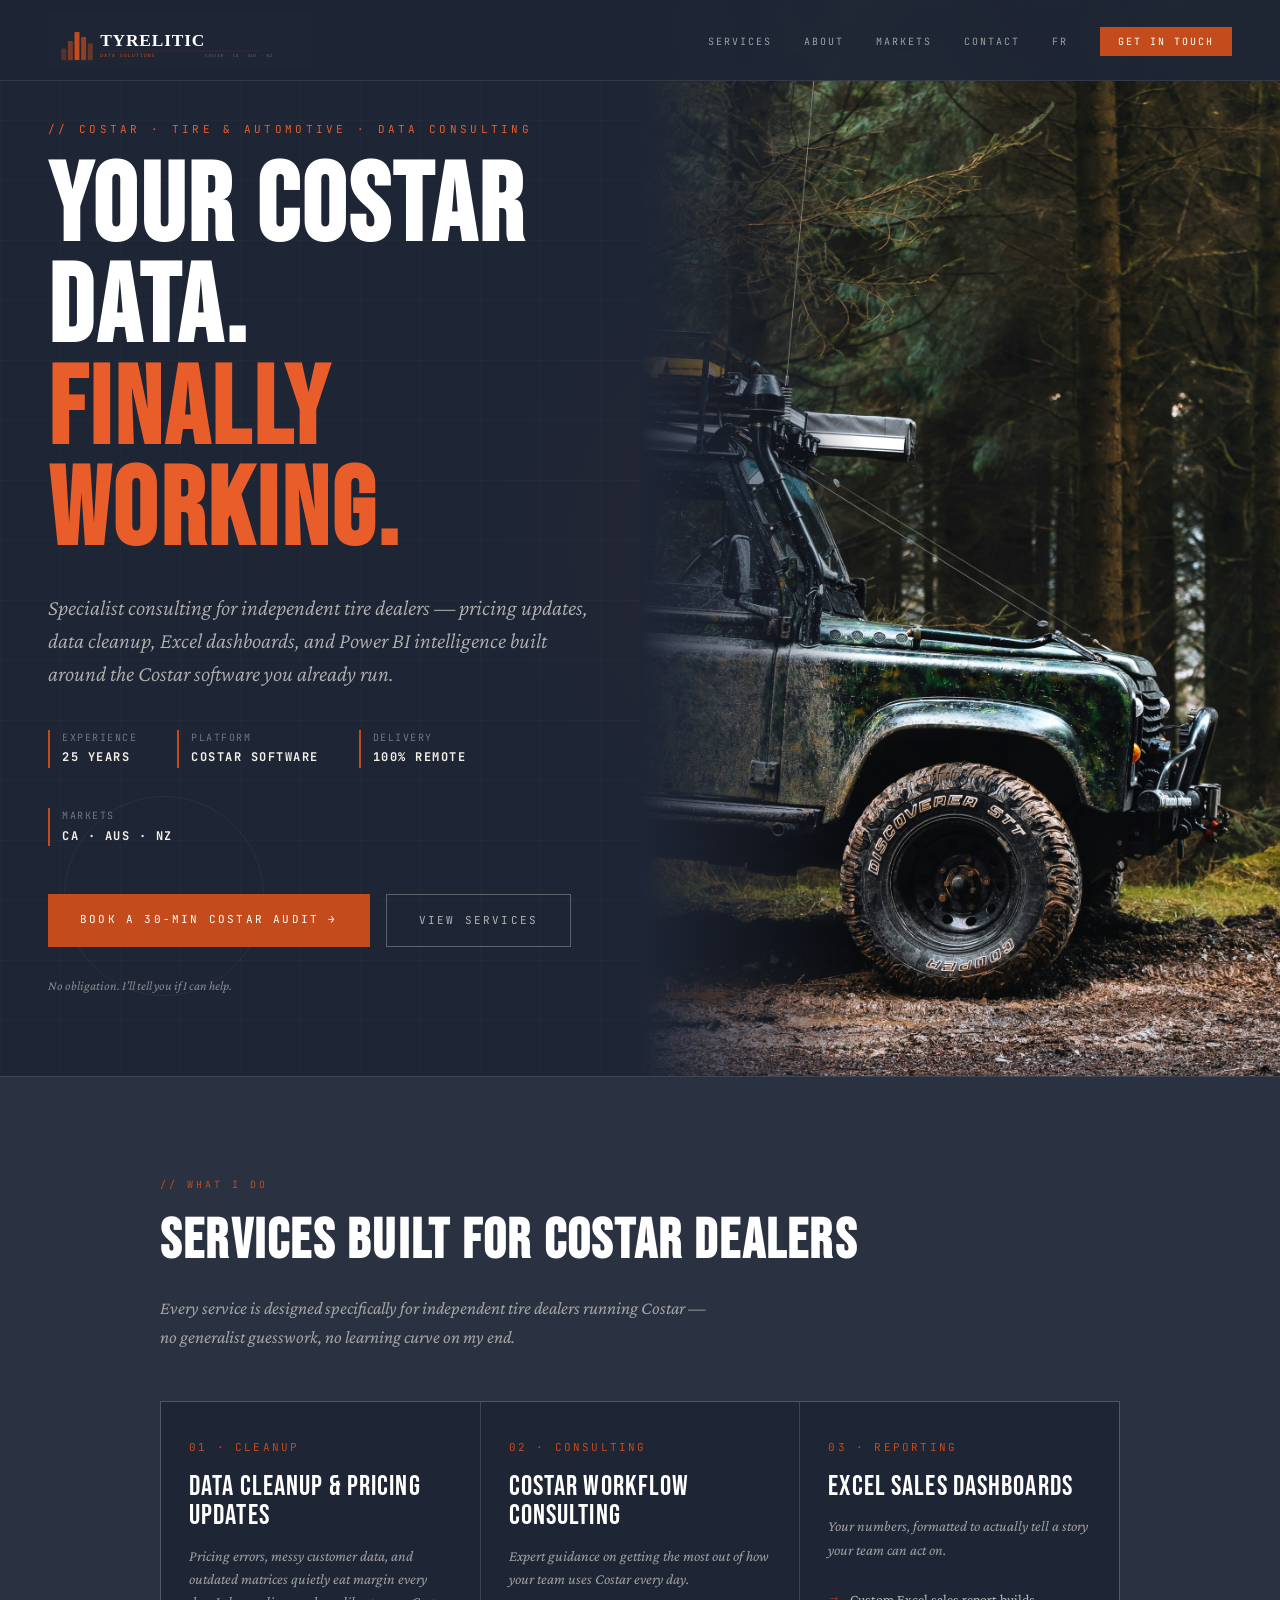
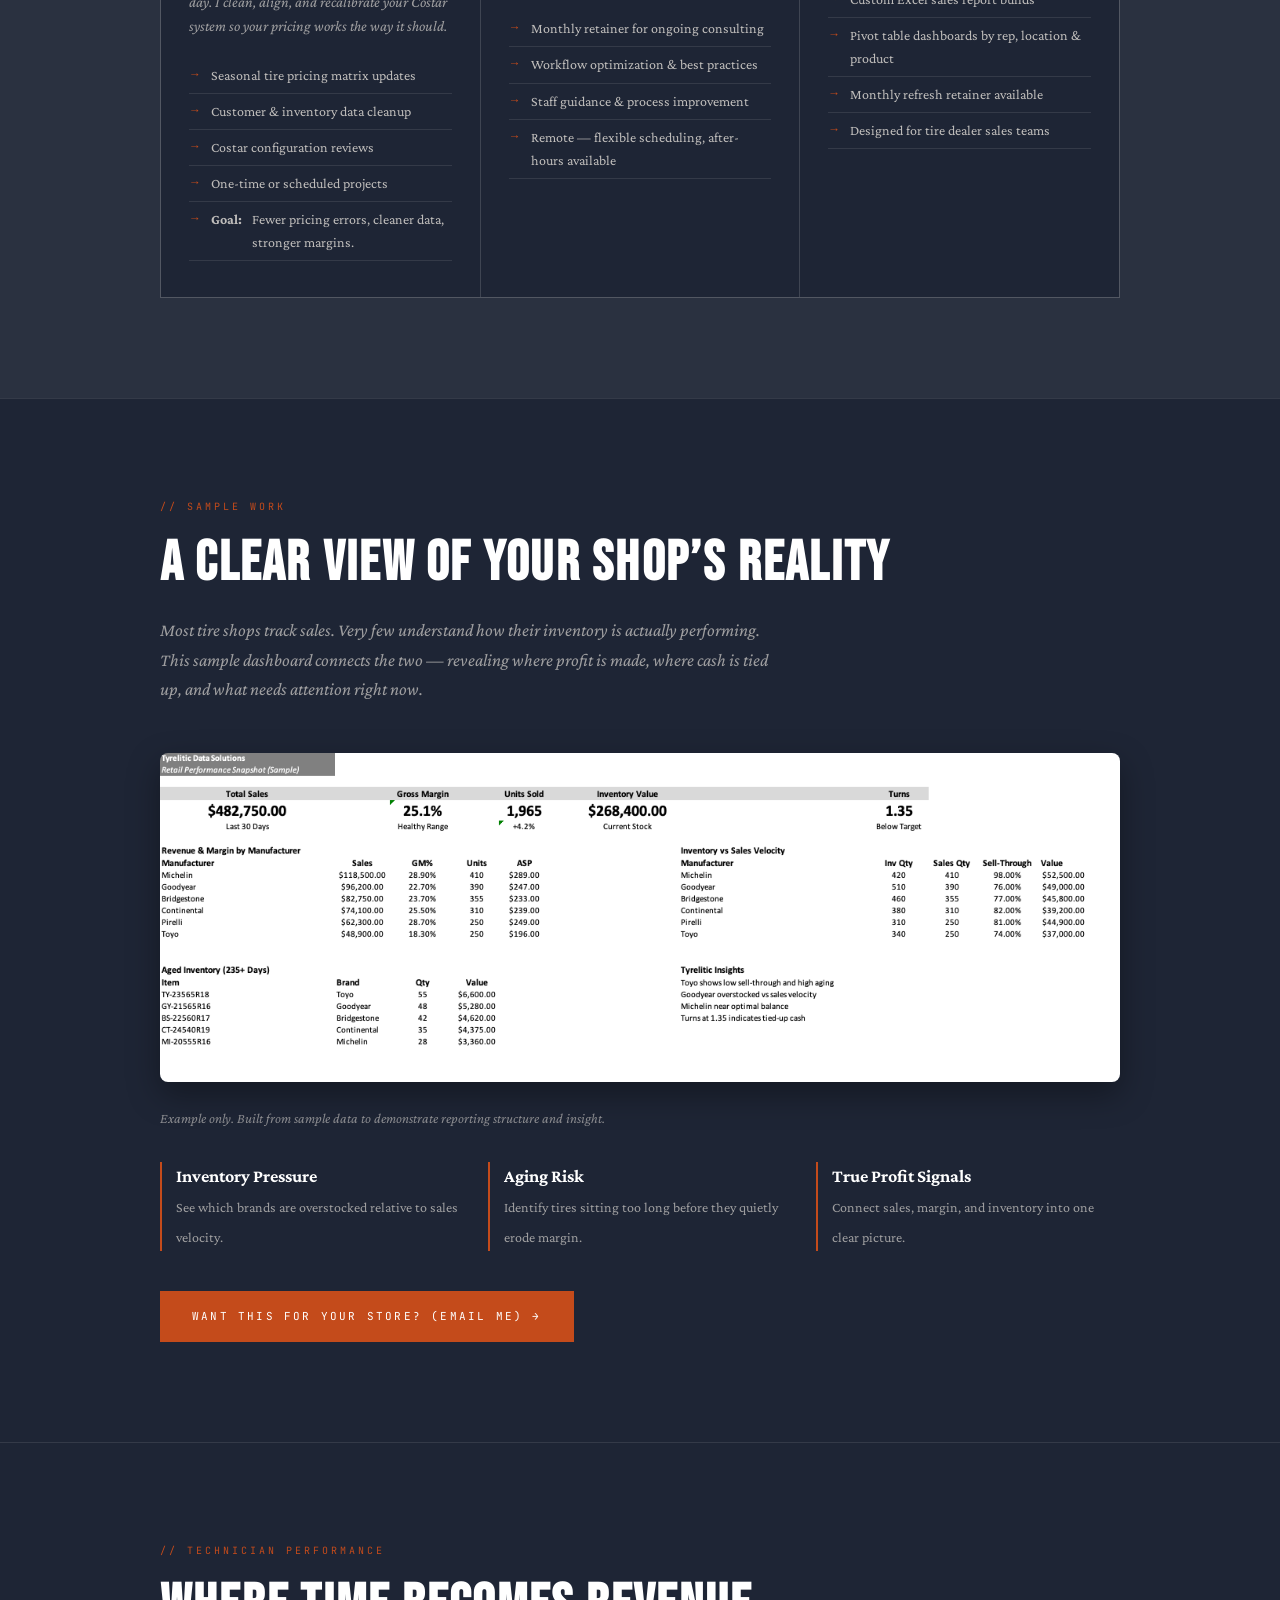
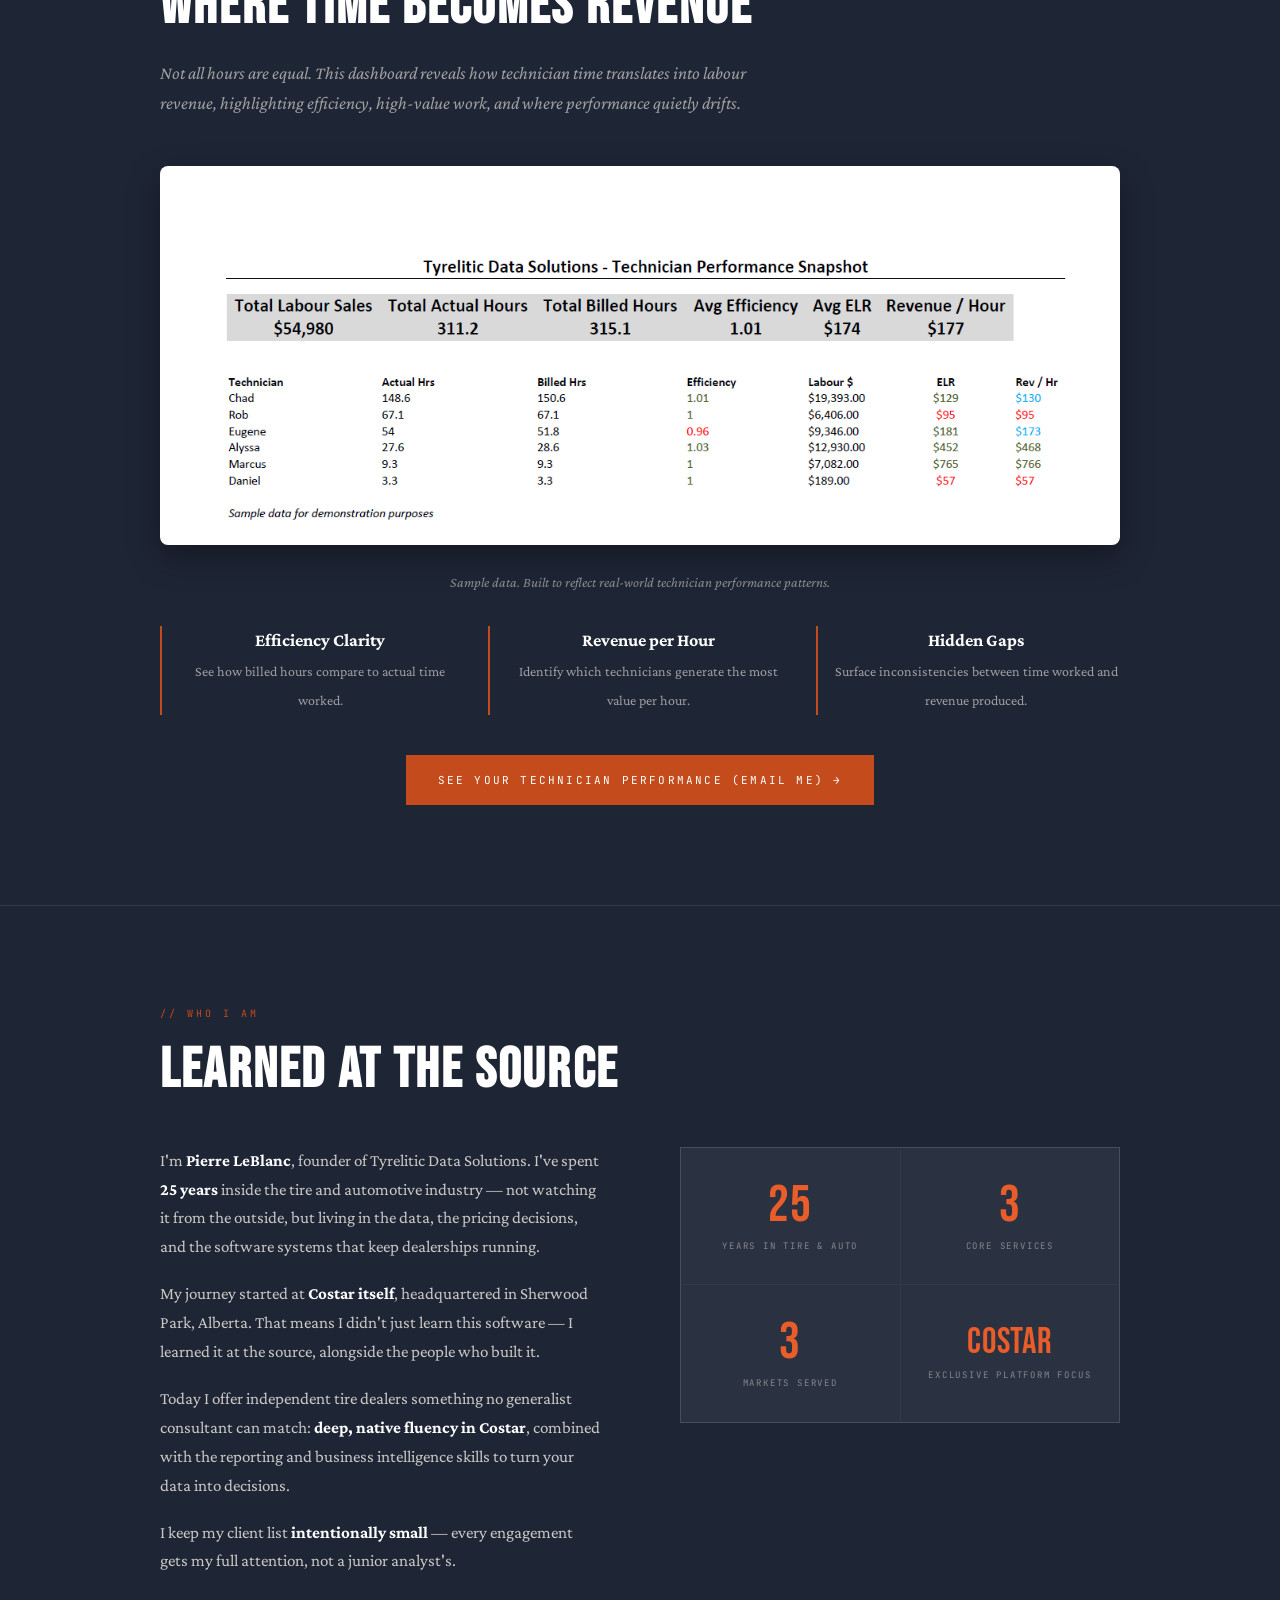
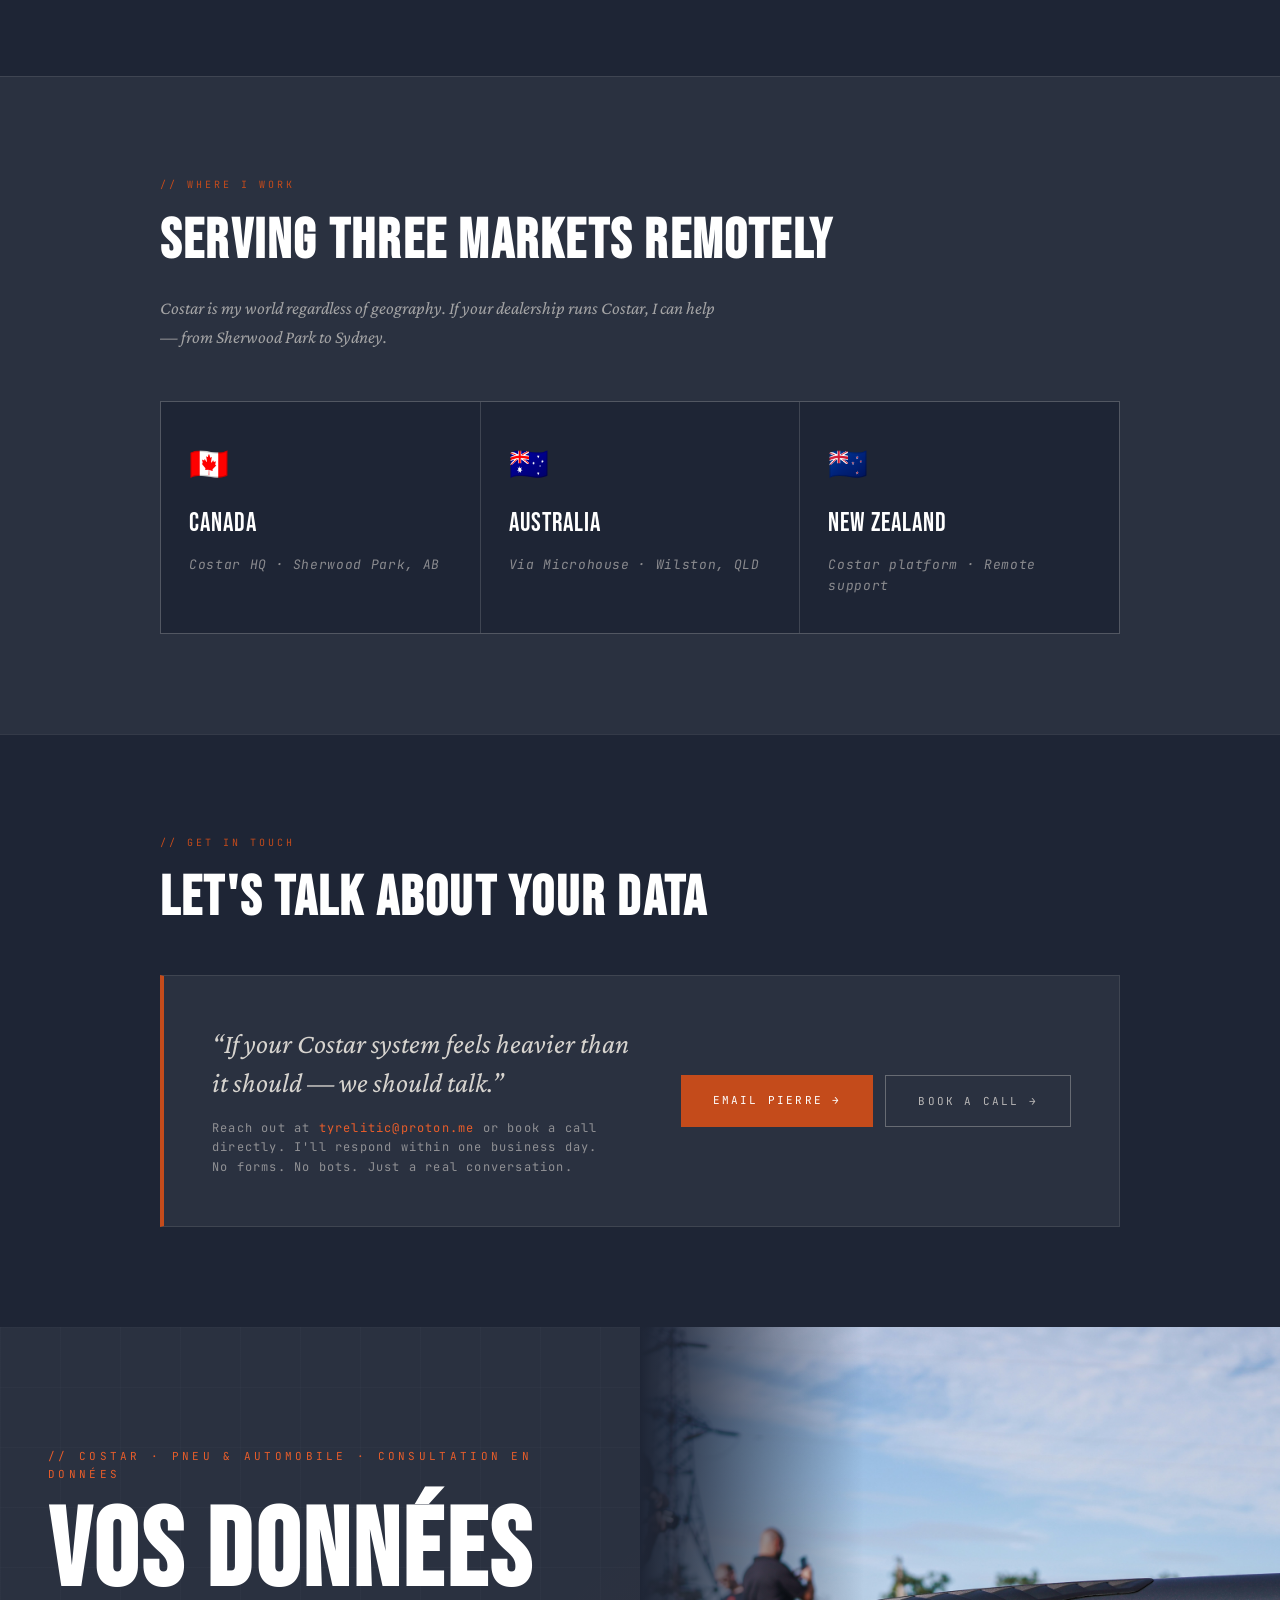
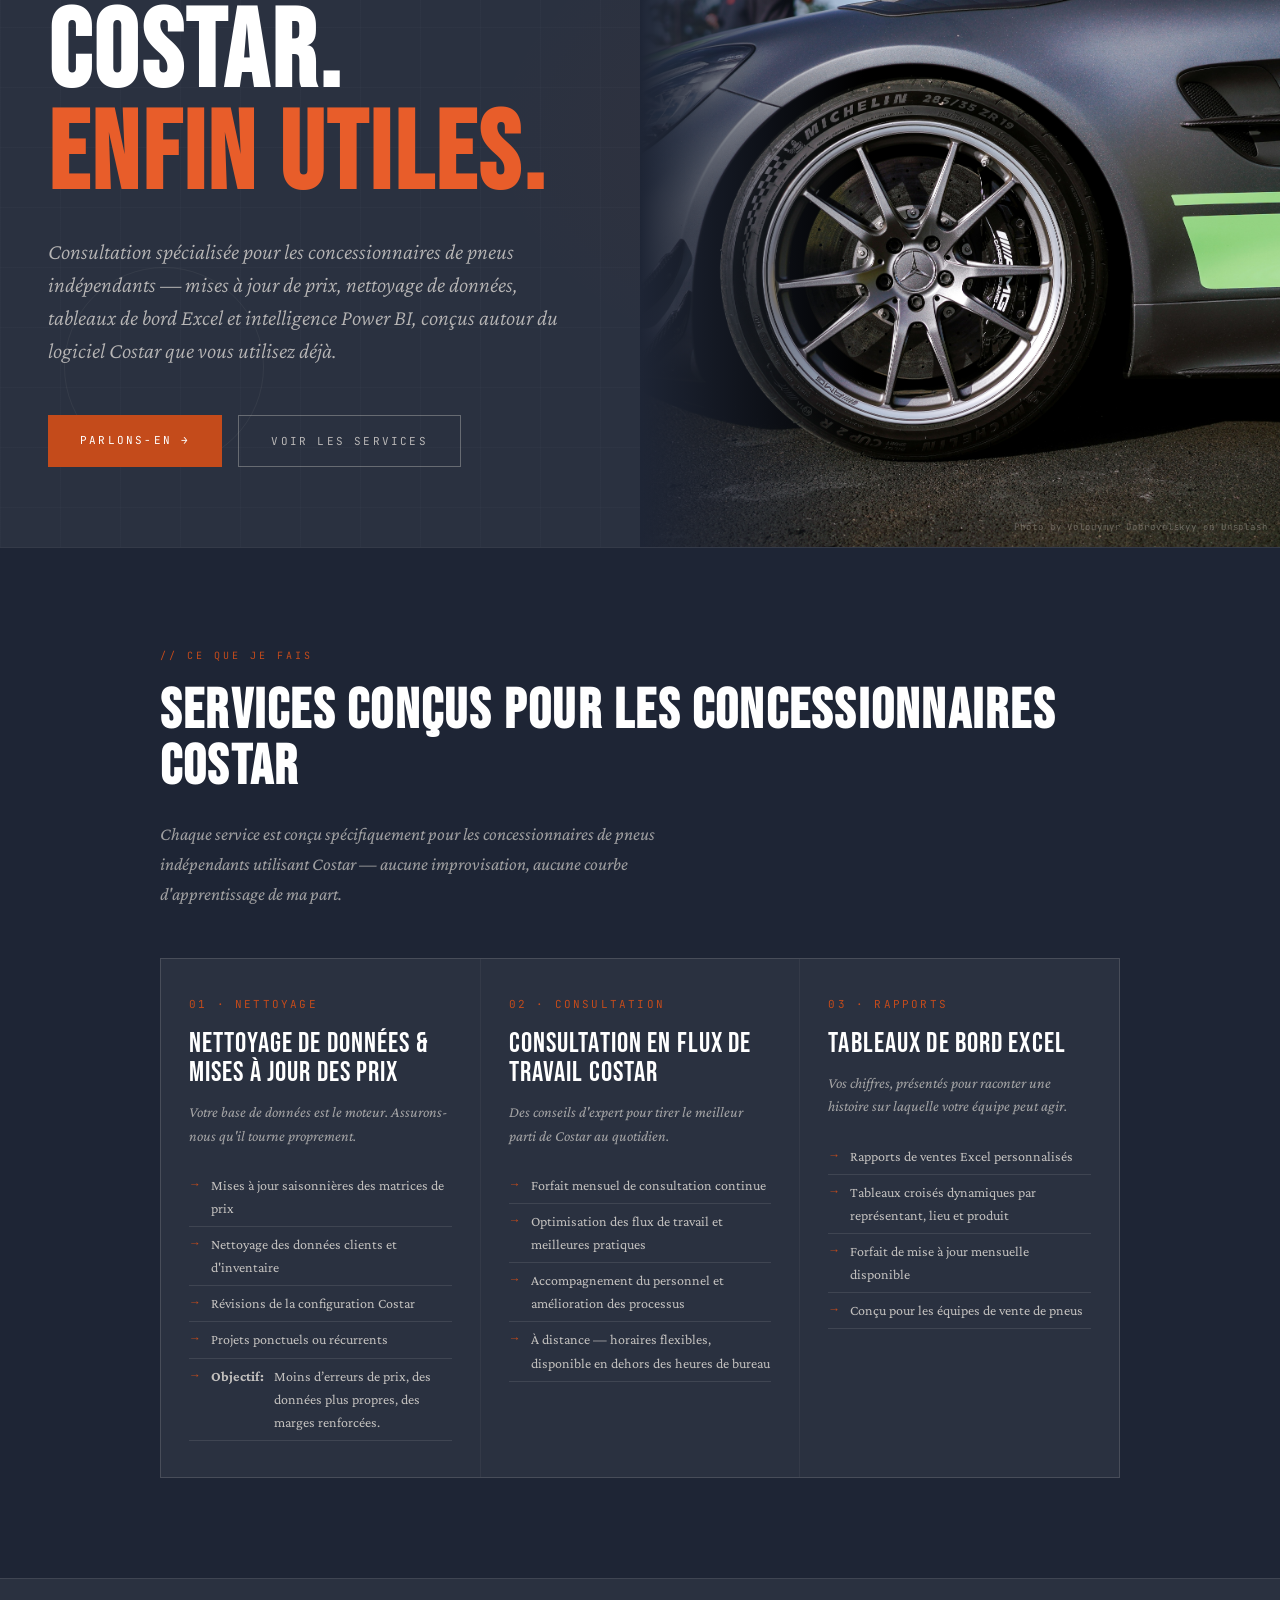
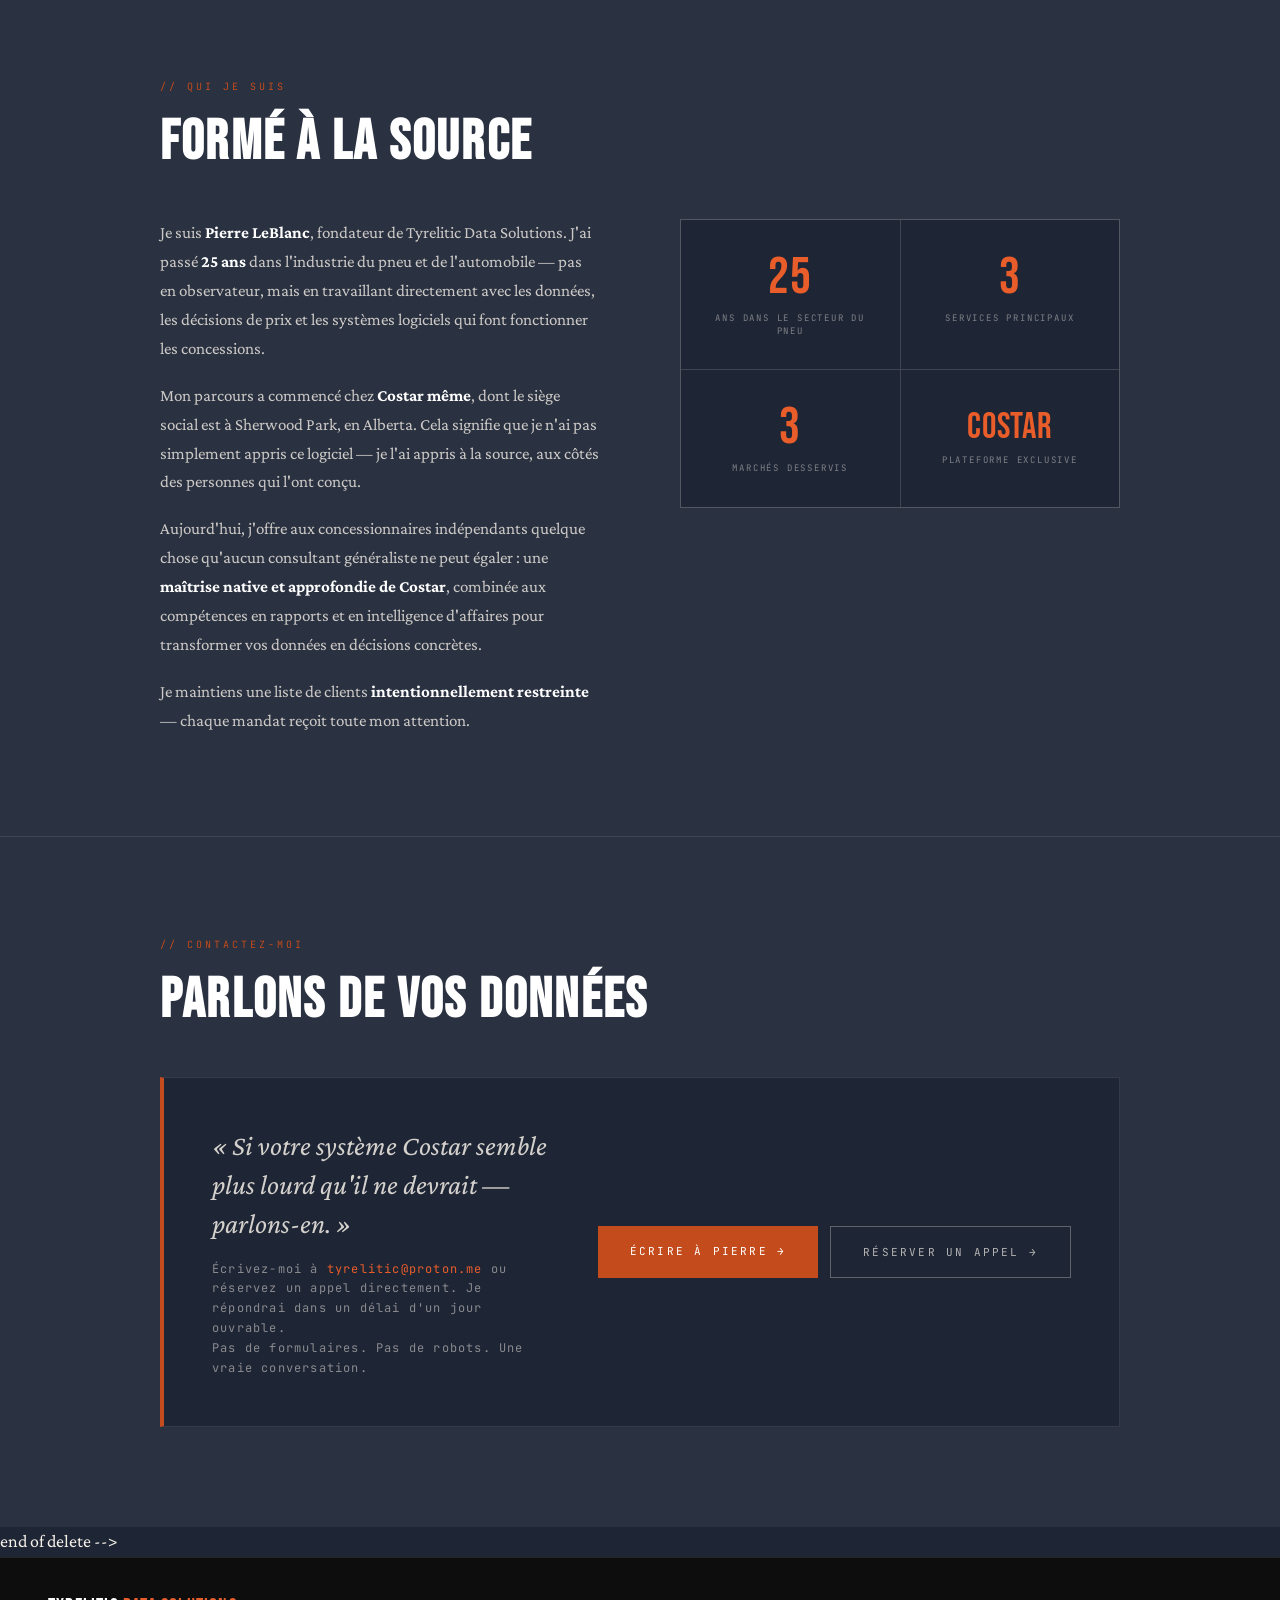
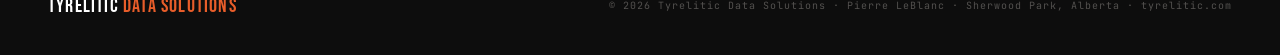
==== index.html @ 3309d840 "Add files via upload" ====
<!DOCTYPE html>
<html lang="en">
<head>
<meta charset="UTF-8">
<meta name="viewport" content="width=device-width, initial-scale=1.0">

<!-- Primary SEO -->
<title>Tyrelitic Data Solutions | Costar Tire Dealer Consultant — Canada, Australia, New Zealand</title>
<meta name="description" content="Expert Costar software consulting for independent tire dealers. Pricing updates, data cleanup, Excel dashboards, and Power BI reporting. Serving dealers across Canada, Australia (via Microhouse), and New Zealand. Remote. Flexible. 25 years of tire industry experience.">
<meta name="keywords" content="Costar software consultant, Costar tire dealer support, Costar pricing update, tire pricing matrix, Costar data cleanup, Microhouse tire software, independent tire dealer consultant, tire dealer Excel reporting, Power BI tire dealer, Costar workflow consulting, tire dealer data solutions, Costar Canada, Costar Australia, Costar New Zealand, Microhouse Queensland, tire shop software support, automotive dealer data consulting">
<meta name="author" content="Pierre LeBlanc — Tyrelitic Data Solutions">
<meta name="robots" content="index, follow">
<link rel="canonical" href="https://tyrelitic.com">

<!-- Geographic targeting -->
<meta name="geo.region" content="CA-AB">
<meta name="geo.placename" content="Sherwood Park, Alberta, Canada">
<meta name="geo.region" content="AU-QLD">
<meta name="geo.region" content="NZ">

<!-- Open Graph (social sharing) -->
<meta property="og:type" content="website">
<meta property="og:url" content="https://tyrelitic.com">
<meta property="og:title" content="Tyrelitic Data Solutions | Costar Tire Dealer Consultant">
<meta property="og:description" content="Expert Costar software consulting for independent tire dealers across Canada, Australia, and New Zealand. Pricing updates, data cleanup, Excel dashboards, and Power BI reporting.">
<meta property="og:image" content="https://tyrelitic.com/tyrelitic-logo-dark.svg">
<meta property="og:locale" content="en_CA">
<meta property="og:locale:alternate" content="fr_CA">

<!-- Twitter/X Card -->
<meta name="twitter:card" content="summary_large_image">
<meta name="twitter:title" content="Tyrelitic Data Solutions | Costar Tire Dealer Consultant">
<meta name="twitter:description" content="Expert Costar software consulting for independent tire dealers across Canada, Australia, and New Zealand.">

<!-- Schema.org structured data -->
<script type="application/ld+json">
{
  "@context": "https://schema.org",
  "@type": "ProfessionalService",
  "name": "Tyrelitic Data Solutions",
  "description": "Expert Costar software consulting for independent tire dealers. Pricing updates, data cleanup, Excel dashboards, and Power BI reporting.",
  "url": "https://tyrelitic.com",
  "email": "tyrelitic@proton.me",
  "founder": {
    "@type": "Person",
    "name": "Pierre LeBlanc"
  },
  "address": {
    "@type": "PostalAddress",
    "addressLocality": "Sherwood Park",
    "addressRegion": "Alberta",
    "addressCountry": "CA"
  },
  "areaServed": ["CA", "AU", "NZ"],
  "serviceType": [
    "Costar Software Consulting",
    "Tire Dealer Data Cleanup",
    "Pricing Matrix Updates",
    "Excel Sales Dashboards",
    "Power BI Reporting"
  ],
  "knowsAbout": ["Costar Software", "Microhouse", "Tire Pricing", "Automotive Data", "Power BI", "Microsoft Excel"]
}
</script>
<link href="https://fonts.googleapis.com/css2?family=Bebas+Neue&family=Crimson+Pro:ital,wght@0,300;0,400;0,600;1,300;1,400;1,600&family=JetBrains+Mono:wght@300;400;500&display=swap" rel="stylesheet">
<style>
  :root {
    --ink: #0d0d0d;
    --rust: #c44b1b;
    --rust-light: #e85d2a;
    --steel: #1e2535;
    --steel-mid: #2a3140;
    --steel-light: #3a4255;
    --cream: #f5f0e8;
    --divider: rgba(245,240,232,0.1);
  }
  * { margin: 0; padding: 0; box-sizing: border-box; }
  html { scroll-behavior: smooth; }
  body { background: var(--steel); color: var(--cream); font-family: 'Crimson Pro', Georgia, serif; font-size: 18px; line-height: 1.65; overflow-x: hidden; }

  /* NAV */
  nav { position: fixed; top: 0; left: 0; right: 0; z-index: 100; display: flex; justify-content: space-between; align-items: center; padding: 12px 48px; background: rgba(30,37,53,0.95); backdrop-filter: blur(12px); border-bottom: 1px solid var(--divider); }
  .nav-logo img { height: 56px; width: auto; display: block; }
  .nav-links { display: flex; gap: 32px; list-style: none; }
  .nav-links a { font-family: 'JetBrains Mono', monospace; font-size: 10px; letter-spacing: 0.2em; text-transform: uppercase; color: rgba(245,240,232,0.6); text-decoration: none; transition: color 0.2s; }
  .nav-links a:hover { color: var(--rust-light); }
  .nav-cta { color: #fff !important; background: var(--rust); padding: 8px 18px; transition: background 0.2s !important; }
  .nav-cta:hover { background: var(--rust-light) !important; }
  @media (max-width: 680px) { nav { padding: 12px 24px; } .nav-links { display: none; } }

  /* HERO */
  .hero { min-height: 100vh; position: relative; overflow: hidden; display: flex; flex-direction: column; }
  .hero-bg { position: absolute; inset: 0; background: radial-gradient(ellipse 60% 50% at 80% 50%, rgba(196,75,27,0.08) 0%, transparent 70%); }
  .hero-bg::after { content: ''; position: absolute; inset: 0; background-image: linear-gradient(rgba(245,240,232,0.02) 1px, transparent 1px), linear-gradient(90deg, rgba(245,240,232,0.02) 1px, transparent 1px); background-size: 60px 60px; }
  .hero-ring { position: absolute; border-radius: 50%; border: 1px solid rgba(196,75,27,0.15); pointer-events: none; }
  .ring-1 { width: 500px; height: 500px; top: -100px; right: -100px; }
  .ring-2 { width: 300px; height: 300px; top: 50px; right: 50px; border-color: rgba(196,75,27,0.08); }
  .ring-3 { width: 200px; height: 200px; bottom: 80px; left: 5%; border-color: rgba(245,240,232,0.05); }
  .hero-inner { display: grid; grid-template-columns: 1fr 1fr; flex: 1; position: relative; z-index: 1; }
  .hero-left { display: flex; flex-direction: column; justify-content: center; padding: 120px 48px 80px; }
  .hero-right { position: relative; overflow: hidden; min-height: 500px; }
  .hero-right img { width: 100%; height: 100%; object-fit: cover; object-position: center center; display: block; }
  .hero-right::before { content: ''; position: absolute; inset: 0; background: linear-gradient(to right, var(--steel) 0%, transparent 35%); z-index: 1; }
  .hero-photo-credit { position: absolute; bottom: 12px; right: 12px; font-family: 'JetBrains Mono', monospace; font-size: 9px; letter-spacing: 0.1em; color: rgba(245,240,232,0.3); z-index: 2; }
  .hero-photo-credit a { color: rgba(245,240,232,0.3); text-decoration: none; }
  .hero-photo-credit a:hover { color: rgba(245,240,232,0.6); }
  @media (max-width: 768px) { .hero-inner { grid-template-columns: 1fr; } .hero-right { min-height: 280px; } .hero-left { padding: 100px 24px 48px; } }
  .hero-eyebrow { font-family: 'JetBrains Mono', monospace; font-size: 11px; letter-spacing: 0.3em; text-transform: uppercase; color: var(--rust-light); margin-bottom: 20px; opacity: 0; animation: fadeUp 0.8s ease forwards 0.2s; }
  .hero-title { font-family: 'Bebas Neue', sans-serif; font-size: clamp(56px, 10vw, 110px); line-height: 0.92; letter-spacing: 0.03em; color: #fff; opacity: 0; animation: fadeUp 0.8s ease forwards 0.4s; }
  .hero-title .accent { color: var(--rust-light); }
  .hero-subtitle { margin-top: 28px; font-size: clamp(18px, 2.5vw, 22px); font-style: italic; font-weight: 300; color: rgba(245,240,232,0.7); max-width: 540px; line-height: 1.5; opacity: 0; animation: fadeUp 0.8s ease forwards 0.6s; }
  .hero-meta { margin-top: 40px; display: flex; gap: 40px; flex-wrap: wrap; opacity: 0; animation: fadeUp 0.8s ease forwards 0.8s; }
  .hero-meta-item { font-family: 'JetBrains Mono', monospace; font-size: 10px; letter-spacing: 0.15em; text-transform: uppercase; color: rgba(245,240,232,0.4); border-left: 2px solid var(--rust); padding-left: 12px; }
  .hero-meta-item strong { display: block; font-size: 12px; color: var(--cream); margin-top: 2px; }
  .hero-cta { margin-top: 48px; display: flex; gap: 16px; flex-wrap: wrap; opacity: 0; animation: fadeUp 0.8s ease forwards 1s; }

  /* BUTTONS */
  .btn-primary { font-family: 'JetBrains Mono', monospace; font-size: 11px; letter-spacing: 0.2em; text-transform: uppercase; background: var(--rust); color: #fff; padding: 16px 32px; text-decoration: none; transition: background 0.2s, transform 0.2s; display: inline-block; }
  .btn-primary:hover { background: var(--rust-light); transform: translateY(-2px); }
  .btn-secondary { font-family: 'JetBrains Mono', monospace; font-size: 11px; letter-spacing: 0.2em; text-transform: uppercase; border: 1px solid rgba(245,240,232,0.3); color: rgba(245,240,232,0.7); padding: 16px 32px; text-decoration: none; transition: border-color 0.2s, color 0.2s; display: inline-block; }
  .btn-secondary:hover { border-color: var(--rust-light); color: var(--rust-light); }
  .cta-note {
  flex-basis: 100%;
  margin-top: 12px;
  font-size: 13px;
  font-style: italic;
  color: rgba(245,240,232,0.5);
  font-family: 'Crimson Pro', serif;
}

  /* SECTIONS */
  section { padding: 100px 48px; border-top: 1px solid var(--divider); position: relative; }
  @media (max-width: 680px) { section { padding: 72px 24px; } }
  .section-inner { max-width: 960px; margin: 0 auto; }
  .section-label { font-family: 'JetBrains Mono', monospace; font-size: 10px; letter-spacing: 0.3em; text-transform: uppercase; color: var(--rust); margin-bottom: 20px; }
  .section-title { font-family: 'Bebas Neue', sans-serif; font-size: clamp(36px, 5vw, 56px); letter-spacing: 0.04em; color: #fff; line-height: 1; margin-bottom: 24px; }

  /* SERVICES */
  #services { background: var(--steel-mid); }
  #fr-services { background: var(--steel); }
  .services-grid { display: grid; grid-template-columns: repeat(auto-fit, minmax(220px, 1fr)); gap: 1px; background: var(--divider); margin-top: 48px; border: 1px solid var(--divider); }
  .service-card { background: var(--steel); padding: 36px 28px; transition: background 0.25s; position: relative; overflow: hidden; }
  #fr-services .service-card { background: var(--steel-mid); }
  .service-card::before { content: ''; position: absolute; top: 0; left: 0; right: 0; height: 2px; background: var(--rust); transform: scaleX(0); transform-origin: left; transition: transform 0.3s ease; }
  .service-card:hover { background: var(--steel-light); }
  .service-card:hover::before { transform: scaleX(1); }
  .service-icon { font-family: 'JetBrains Mono', monospace; font-size: 11px; letter-spacing: 0.2em; color: var(--rust); margin-bottom: 16px; text-transform: uppercase; }
  .service-name { font-family: 'Bebas Neue', sans-serif; font-size: 28px; letter-spacing: 0.04em; color: #fff; line-height: 1.05; margin-bottom: 14px; }
  .service-desc { font-size: 15px; color: rgba(245,240,232,0.6); font-style: italic; line-height: 1.55; margin-bottom: 20px; }
  .service-list { list-style: none; }
  .service-list li { font-size: 14px; color: rgba(245,240,232,0.75); padding: 6px 0; border-bottom: 1px solid var(--divider); display: flex; gap: 10px; align-items: flex-start; }
  .service-list li::before { content: '→'; color: var(--rust); flex-shrink: 0; margin-top: 1px; font-size: 12px; }
  .coming-soon { display: inline-block; margin-top: 16px; font-family: 'JetBrains Mono', monospace; font-size: 9px; letter-spacing: 0.2em; text-transform: uppercase; color: var(--rust-light); border: 1px solid var(--rust); padding: 4px 10px; }

  
  /* ABOUT */
  #about { background: var(--steel); }
  #fr-about { background: var(--steel-mid); }
  .about-grid { display: grid; grid-template-columns: 1fr 1fr; gap: 80px; margin-top: 48px; align-items: start; }
  @media (max-width: 768px) { .about-grid { grid-template-columns: 1fr; gap: 40px; } }
  .about-text p { font-size: 17px; color: rgba(245,240,232,0.8); margin-bottom: 18px; line-height: 1.7; }
  .about-text p:last-child { margin-bottom: 0; }
  .about-text strong { color: #fff; }
  .about-stats { display: grid; grid-template-columns: 1fr 1fr; gap: 1px; background: var(--divider); border: 1px solid var(--divider); height: fit-content; }
  .stat-box { background: var(--steel-mid); padding: 32px 24px; text-align: center; }
  #fr-about .stat-box { background: var(--steel); }
  .stat-number { font-family: 'Bebas Neue', sans-serif; font-size: 52px; color: var(--rust-light); line-height: 1; letter-spacing: 0.02em; }
  .stat-label { font-family: 'JetBrains Mono', monospace; font-size: 9px; letter-spacing: 0.2em; text-transform: uppercase; color: rgba(245,240,232,0.45); margin-top: 8px; line-height: 1.4; }

  /* MARKETS */
  #markets { background: var(--steel-mid); }
  .markets-row { display: flex; gap: 1px; background: var(--divider); border: 1px solid var(--divider); margin-top: 48px; flex-wrap: wrap; }
  .market-card { flex: 1; min-width: 200px; background: var(--steel); padding: 36px 28px; transition: background 0.2s; }
  .market-card:hover { background: var(--steel-light); }
  .market-flag { font-size: 32px; margin-bottom: 12px; }
  .market-name { font-family: 'Bebas Neue', sans-serif; font-size: 26px; letter-spacing: 0.04em; color: #fff; margin-bottom: 8px; }
  .market-note { font-size: 13px; color: rgba(245,240,232,0.5); font-style: italic; font-family: 'JetBrains Mono', monospace; letter-spacing: 0.05em; }

  /* CONTACT */
  #contact { background: var(--steel); }
  #fr-contact { background: var(--steel-mid); }
  .contact-box { margin-top: 48px; border: 1px solid var(--divider); border-left: 4px solid var(--rust); padding: 48px; background: var(--steel-mid); display: grid; grid-template-columns: 1fr auto; gap: 48px; align-items: center; }
  #fr-contact .contact-box { background: var(--steel); }
  @media (max-width: 680px) { .contact-box { grid-template-columns: 1fr; padding: 32px 24px; } }
  .contact-lead { font-size: clamp(20px, 3vw, 28px); font-style: italic; color: rgba(245,240,232,0.85); line-height: 1.4; margin-bottom: 16px; }
  .contact-detail { font-family: 'JetBrains Mono', monospace; font-size: 12px; letter-spacing: 0.1em; color: rgba(245,240,232,0.5); }
  .contact-detail a { color: var(--rust-light); text-decoration: none; }
  .contact-detail a:hover { text-decoration: underline; }
  .contact-buttons { display: flex; gap: 12px; flex-wrap: wrap; }

  /* LANG DIVIDER */
  .lang-divider { display: flex; align-items: center; gap: 24px; padding: 48px; background: var(--rust); justify-content: center; }
  .lang-divider-text { font-family: 'Bebas Neue', sans-serif; font-size: 28px; letter-spacing: 0.1em; color: #fff; }
  .lang-divider-line { flex: 1; max-width: 120px; height: 1px; background: rgba(255,255,255,0.3); }

  /* FOOTER */
  footer { background: var(--ink); padding: 32px 48px; display: flex; justify-content: space-between; align-items: center; flex-wrap: wrap; gap: 12px; border-top: 1px solid var(--divider); }
  .footer-logo { font-family: 'Bebas Neue', sans-serif; font-size: 20px; letter-spacing: 0.06em; color: #fff; }
  .footer-logo span { color: var(--rust-light); }
  .footer-copy { font-family: 'JetBrains Mono', monospace; font-size: 10px; letter-spacing: 0.1em; color: rgba(245,240,232,0.3); }
  iframe {
  border-radius: 8px;
  box-shadow: 0 8px 24px rgba(0,0,0,0.25);
}
iframe {
  border-radius: 8px;
  box-shadow: 0 8px 24px rgba(0,0,0,0.25);
}

img {
  transition: transform 0.2s ease;
}

img:hover {
  transform: scale(1.01);
}
  @keyframes fadeUp { from { opacity: 0; transform: translateY(24px); } to { opacity: 1; transform: translateY(0); } }
</style>
</head>
<body>

<nav>
  <div class="nav-logo"><img src="tyrelitic-logo-dark.svg" alt="Tyrelitic Data Solutions"></div>
  <ul class="nav-links">
    <li><a href="#services">Services</a></li>
    <li><a href="#about">About</a></li>
    <li><a href="#markets">Markets</a></li>
    <li><a href="#contact">Contact</a></li>
    <li><a href="fr.html">FR</a></li>
    <li><a href="mailto:tyrelitic@proton.me" class="nav-cta">Get in Touch</a></li>
  </ul>
</nav>

<!-- ENGLISH -->

<div class="hero" id="top">
  <div class="hero-bg"></div>
  <div class="hero-ring ring-1"></div>
  <div class="hero-ring ring-2"></div>
  <div class="hero-ring ring-3"></div>
  <div class="hero-inner">
    <div class="hero-left">
      <div class="hero-eyebrow">// Costar &middot; Tire &amp; Automotive &middot; Data Consulting</div>
      <h1 class="hero-title">Your Costar<br>Data.<br><span class="accent">Finally Working.</span></h1>
      <p class="hero-subtitle">Specialist consulting for independent tire dealers &mdash; pricing updates, data cleanup, Excel dashboards, and Power BI intelligence built around the Costar software you already run.</p>
      <div class="hero-meta">
        <div class="hero-meta-item">Experience<strong>25 Years</strong></div>
        <div class="hero-meta-item">Platform<strong>Costar Software</strong></div>
        <div class="hero-meta-item">Delivery<strong>100% Remote</strong></div>
        <div class="hero-meta-item">Markets<strong>CA &middot; AUS &middot; NZ</strong></div>
      </div>
      <div class="hero-cta">
        <a href="mailto:tyrelitic@proton.me" class="btn-primary">Book a 30-Min Costar Audit &rarr;</a>
        <a href="#services" class="btn-secondary">View Services</a>
        <p class="cta-note">No obligation. I’ll tell you if I can help.</p>
      </div>
    </div>
    <div class="hero-right">
      <img src="hero.jpg" alt="Land Rover Defender with Cooper tires in forest">
      <div class="hero-photo-credit">Photo by <a href="https://unsplash.com/@theheadlinedesign" target="_blank">Thomas Tucker</a> on Unsplash</div>
    </div>
  </div>
</div>

<section id="services">
  <div class="section-inner">
    <div class="section-label">// What I Do</div>
    <h2 class="section-title">Services Built for Costar Dealers</h2>
    <p style="max-width:560px; color:rgba(245,240,232,0.6); font-style:italic;">Every service is designed specifically for independent tire dealers running Costar &mdash; no generalist guesswork, no learning curve on my end.</p>
    <div class="services-grid">
      <div class="service-card">
        <div class="service-icon">01 &middot; Cleanup</div>
        <div class="service-name">Data Cleanup &amp; Pricing Updates</div>
        <div class="service-desc">
Pricing errors, messy customer data, and outdated matrices quietly eat margin every day. I clean, align, and recalibrate your Costar system so your pricing works the way it should.
</div>
        <ul class="service-list">
          <li>Seasonal tire pricing matrix updates</li>
          <li>Customer &amp; inventory data cleanup</li>
          <li>Costar configuration reviews</li>
          <li>One-time or scheduled projects</li>
          <li><strong>Goal:</strong> Fewer pricing errors, cleaner data, stronger margins.</li>
        </ul>
      </div>
      <div class="service-card">
        <div class="service-icon">02 &middot; Consulting</div>
        <div class="service-name">Costar Workflow Consulting</div>
        <div class="service-desc">Expert guidance on getting the most out of how your team uses Costar every day.</div>
        <ul class="service-list">
          <li>Monthly retainer for ongoing consulting</li>
          <li>Workflow optimization &amp; best practices</li>
          <li>Staff guidance &amp; process improvement</li>
          <li>Remote &mdash; flexible scheduling, after-hours available</li>
        </ul>
      </div>
      <div class="service-card">
        <div class="service-icon">03 &middot; Reporting</div>
        <div class="service-name">Excel Sales Dashboards</div>
        <div class="service-desc">Your numbers, formatted to actually tell a story your team can act on.</div>
        <ul class="service-list">
          <li>Custom Excel sales report builds</li>
          <li>Pivot table dashboards by rep, location &amp; product</li>
          <li>Monthly refresh retainer available</li>
          <li>Designed for tire dealer sales teams</li>
        </ul>
      </div>
      <!--
<div class="service-card" style="background: linear-gradient(135deg, var(--steel-mid) 0%, rgba(196,75,27,0.12) 100%);">
  <div class="service-icon">04 &middot; Intelligence</div>
  <div class="service-name">Power BI Live Dashboards</div>
  <div class="service-desc">Real-time intelligence, connected directly to your Costar database.</div>
  <ul class="service-list">
    <li>Live Costar database connection</li>
    <li>Sales, inventory &amp; pricing dashboards</li>
    <li>Custom KPIs for your dealership</li>
    <li>Business intelligence, automated</li>
  </ul>
  <div class="coming-soon">Launching Spring 2026</div>
</div>
-->
    </div>
  </div>
</section>
<section id="sample">
  <div class="section-inner">
    <div class="section-label">// Sample Work</div>
    <h2 class="section-title">A Clear View of Your Shop’s Reality</h2>

    <p style="max-width:620px; color:rgba(245,240,232,0.6); font-style:italic;">
      Most tire shops track sales. Very few understand how their inventory is actually performing.
      This sample dashboard connects the two — revealing where profit is made, where cash is tied up,
      and what needs attention right now.
    </p>

  <div style="margin-top:48px; text-align:center;">
  <a href="RetailSnapshotSample.pdf" target="_blank">
    <img 
      src="RetailSnapshotSample.png" 
      alt="Tyrelitic Tire Dashboard Sample"
      style="max-width:100%; border-radius:8px; box-shadow:0 12px 32px rgba(0,0,0,0.35); transition: transform 0.2s;">
  </a>
</div>

    <p style="margin-top:16px; font-size:14px; color:rgba(245,240,232,0.5); font-style:italic;">
      Example only. Built from sample data to demonstrate reporting structure and insight.
    </p>

    <div style="margin-top:32px; display:grid; grid-template-columns:repeat(auto-fit, minmax(220px,1fr)); gap:24px;">
      
      <div style="border-left:2px solid var(--rust); padding-left:14px;">
        <strong style="color:#fff;">Inventory Pressure</strong><br>
        <span style="font-size:14px; color:rgba(245,240,232,0.6);">
          See which brands are overstocked relative to sales velocity.
        </span>
      </div>

      <div style="border-left:2px solid var(--rust); padding-left:14px;">
        <strong style="color:#fff;">Aging Risk</strong><br>
        <span style="font-size:14px; color:rgba(245,240,232,0.6);">
          Identify tires sitting too long before they quietly erode margin.
        </span>
      </div>

      <div style="border-left:2px solid var(--rust); padding-left:14px;">
        <strong style="color:#fff;">True Profit Signals</strong><br>
        <span style="font-size:14px; color:rgba(245,240,232,0.6);">
          Connect sales, margin, and inventory into one clear picture.
        </span>
      </div>

    </div>

    <div style="margin-top:40px;">
      <a href="mailto:tyrelitic@proton.me" class="btn-primary">
        Want This for Your Store? (Email me)  &rarr;
      </a>
    </div>

  </div>
</section>
  <section id="technicians">
  <div class="section-inner">
    <div class="section-label">// Technician Performance</div>
    <h2 class="section-title">Where Time Becomes Revenue</h2>

    <p style="max-width:620px; color:rgba(245,240,232,0.6); font-style:italic;">
      Not all hours are equal. This dashboard reveals how technician time translates into labour revenue,
      highlighting efficiency, high-value work, and where performance quietly drifts.
    </p>

     <div style="margin-top:48px; text-align:center;">
      <a href="Technician_Dashboard_Sample.pdf" target="_blank">
        <img 
          src="Technician_Dashboard_Sample.png" 
          alt="Technician Performance Dashboard"
          style="max-width:100%; border-radius:8px; box-shadow:0 12px 32px rgba(0,0,0,0.35);">
      </a> 
     
    <p style="margin-top:16px; font-size:14px; color:rgba(245,240,232,0.5); font-style:italic;">
      Sample data. Built to reflect real-world technician performance patterns.
    </p>

    <div style="margin-top:32px; display:grid; grid-template-columns:repeat(auto-fit, minmax(220px,1fr)); gap:24px;">
      
      <div style="border-left:2px solid var(--rust); padding-left:14px;">
        <strong style="color:#fff;">Efficiency Clarity</strong><br>
        <span style="font-size:14px; color:rgba(245,240,232,0.6);">
          See how billed hours compare to actual time worked.
        </span>
      </div>

      <div style="border-left:2px solid var(--rust); padding-left:14px;">
        <strong style="color:#fff;">Revenue per Hour</strong><br>
        <span style="font-size:14px; color:rgba(245,240,232,0.6);">
          Identify which technicians generate the most value per hour.
        </span>
      </div>

      <div style="border-left:2px solid var(--rust); padding-left:14px;">
        <strong style="color:#fff;">Hidden Gaps</strong><br>
        <span style="font-size:14px; color:rgba(245,240,232,0.6);">
          Surface inconsistencies between time worked and revenue produced.
        </span>
      </div>

    </div>

    <div style="margin-top:40px;">
      <a href="mailto:tyrelitic@proton.me" class="btn-primary">
        See Your Technician Performance (Email me) &rarr;
      </a>
    </div>

  </div>
</section>
<section id="about">
  <div class="section-inner">
    <div class="section-label">// Who I Am</div>
    <h2 class="section-title">Learned at the Source</h2>
    <div class="about-grid">
      <div class="about-text">
        <p>I&#39;m <strong>Pierre LeBlanc</strong>, founder of Tyrelitic Data Solutions. I&#39;ve spent <strong>25 years</strong> inside the tire and automotive industry &mdash; not watching it from the outside, but living in the data, the pricing decisions, and the software systems that keep dealerships running.</p>
        <p>My journey started at <strong>Costar itself</strong>, headquartered in Sherwood Park, Alberta. That means I didn&#39;t just learn this software &mdash; I learned it at the source, alongside the people who built it.</p>
        <p>Today I offer independent tire dealers something no generalist consultant can match: <strong>deep, native fluency in Costar</strong>, combined with the reporting and business intelligence skills to turn your data into decisions.</p>
        <p>I keep my client list <strong>intentionally small</strong> &mdash; every engagement gets my full attention, not a junior analyst&#39;s.</p>
      </div>
      <div class="about-stats">
        <div class="stat-box"><div class="stat-number">25</div><div class="stat-label">Years in Tire &amp; Auto</div></div>
        <div class="stat-box"><div class="stat-number">3</div><div class="stat-label">Core Services</div></div>
        <div class="stat-box"><div class="stat-number">3</div><div class="stat-label">Markets Served</div></div>
        <div class="stat-box"><div class="stat-number" style="font-size:36px;padding-top:8px;">Costar</div><div class="stat-label">Exclusive Platform Focus</div></div>
      </div>
    </div>
  </div>
</section>

<section id="markets">
  <div class="section-inner">
    <div class="section-label">// Where I Work</div>
    <h2 class="section-title">Serving Three Markets Remotely</h2>
    <p style="max-width:560px; color:rgba(245,240,232,0.6); font-style:italic;">Costar is my world regardless of geography. If your dealership runs Costar, I can help &mdash; from Sherwood Park to Sydney.</p>
    <div class="markets-row">
      <div class="market-card"><div class="market-flag">&#127464;&#127462;</div><div class="market-name">Canada</div><div class="market-note">Costar HQ &middot; Sherwood Park, AB</div></div>
      <div class="market-card"><div class="market-flag">&#127462;&#127482;</div><div class="market-name">Australia</div><div class="market-note">Via Microhouse &middot; Wilston, QLD</div></div>
      <div class="market-card"><div class="market-flag">&#127475;&#127487;</div><div class="market-name">New Zealand</div><div class="market-note">Costar platform &middot; Remote support</div></div>
    </div>
  </div>
</section>

<section id="contact">
  <div class="section-inner">
    <div class="section-label">// Get in Touch</div>
    <h2 class="section-title">Let&#39;s Talk About Your Data</h2>
    <div class="contact-box">
      <div>
        <p class="contact-lead">&ldquo;If your Costar system feels heavier than it should &mdash; we should talk.&rdquo;</p>
        <p class="contact-detail">Reach out at <a href="mailto:tyrelitic@proton.me">tyrelitic@proton.me</a> or book a call directly. I&#39;ll respond within one business day.<br>No forms. No bots. Just a real conversation.</p>
      </div>
      <div class="contact-buttons">
        <a href="mailto:tyrelitic@proton.me" class="btn-primary" style="white-space:nowrap;">Email Pierre &rarr;</a>
        <a href="https://calendar.proton.me/bookings#vPKWCAFpTAHfR4FjWbgsDrqKMrx75NHlermlY7PmTB0=" target="_blank" class="btn-secondary" style="white-space:nowrap;">Book a Call &rarr;</a>
      </div>
    </div>
  </div>
</section>

<!-- Delete from here down
<div class="lang-divider">
  <div class="lang-divider-line"></div>
  <div class="lang-divider-text">Version Fran&#231;aise</div>
  <div class="lang-divider-line"></div>
</div>

<!-- FRANCAIS -->

<div class="hero" id="fr-hero" style="min-height:80vh; background: var(--steel-mid);">
  <div class="hero-bg"></div>
  <div class="hero-ring ring-1"></div>
  <div class="hero-ring ring-3"></div>
  <div class="hero-inner" style="min-height:80vh;">
    <div class="hero-left">
      <div class="hero-eyebrow">// Costar &middot; Pneu &amp; Automobile &middot; Consultation en donn&#233;es</div>
      <h1 class="hero-title">Vos donn&#233;es<br>Costar.<br><span class="accent">Enfin utiles.</span></h1>
      <p class="hero-subtitle">Consultation sp&#233;cialis&#233;e pour les concessionnaires de pneus ind&#233;pendants &mdash; mises &#224; jour de prix, nettoyage de donn&#233;es, tableaux de bord Excel et intelligence Power BI, con&#231;us autour du logiciel Costar que vous utilisez d&#233;j&#224;.</p>
      <div class="hero-cta">
        <a href="mailto:tyrelitic@proton.me" class="btn-primary">Parlons-en &rarr;</a>
        <a href="#fr-services" class="btn-secondary">Voir les services</a>
      </div>
    </div>
    <div class="hero-right">
      <img src="hero-fr.jpg" alt="Mercedes-AMG GT avec pneus Michelin">
      <div class="hero-photo-credit">Photo by <a href="https://unsplash.com/@vdobrovolskyy" target="_blank">Volodymyr Dobrovolskyy</a> on Unsplash</div>
    </div>
  </div>
</div>

<section id="fr-services">
  <div class="section-inner">
    <div class="section-label">// Ce que je fais</div>
    <h2 class="section-title">Services con&#231;us pour les concessionnaires Costar</h2>
    <p style="max-width:560px; color:rgba(245,240,232,0.6); font-style:italic;">Chaque service est con&#231;u sp&#233;cifiquement pour les concessionnaires de pneus ind&#233;pendants utilisant Costar &mdash; aucune improvisation, aucune courbe d&#39;apprentissage de ma part.</p>
    <div class="services-grid">
      <div class="service-card">
        <div class="service-icon">01 &middot; Nettoyage</div>
        <div class="service-name">Nettoyage de donn&#233;es &amp; mises &#224; jour des prix</div>
        <div class="service-desc">Votre base de donn&#233;es est le moteur. Assurons-nous qu&#39;il tourne proprement.</div>
        <ul class="service-list">
          <li>Mises &#224; jour saisonni&#232;res des matrices de prix</li>
          <li>Nettoyage des donn&#233;es clients et d&#39;inventaire</li>
          <li>R&#233;visions de la configuration Costar</li>
          <li>Projets ponctuels ou r&#233;currents</li>
          <li><strong>Objectif:</strong> Moins d’erreurs de prix, des données plus propres, des marges renforcées.</li>
        </ul>
      </div>
      <div class="service-card">
        <div class="service-icon">02 &middot; Consultation</div>
        <div class="service-name">Consultation en flux de travail Costar</div>
        <div class="service-desc">Des conseils d&#39;expert pour tirer le meilleur parti de Costar au quotidien.</div>
        <ul class="service-list">
          <li>Forfait mensuel de consultation continue</li>
          <li>Optimisation des flux de travail et meilleures pratiques</li>
          <li>Accompagnement du personnel et am&#233;lioration des processus</li>
          <li>&#192; distance &mdash; horaires flexibles, disponible en dehors des heures de bureau</li>
        </ul>
      </div>
      <div class="service-card">
        <div class="service-icon">03 &middot; Rapports</div>
        <div class="service-name">Tableaux de bord Excel</div>
        <div class="service-desc">Vos chiffres, pr&#233;sent&#233;s pour raconter une histoire sur laquelle votre &#233;quipe peut agir.</div>
        <ul class="service-list">
          <li>Rapports de ventes Excel personnalis&#233;s</li>
          <li>Tableaux crois&#233;s dynamiques par repr&#233;sentant, lieu et produit</li>
          <li>Forfait de mise &#224; jour mensuelle disponible</li>
          <li>Con&#231;u pour les &#233;quipes de vente de pneus</li>
        </ul>
      </div>
     <!-- <div class="service-card" style="background: linear-gradient(135deg, var(--steel) 0%, rgba(196,75,27,0.12) 100%);">
        <div class="service-icon">04 &middot; Intelligence</div>
        <div class="service-name">Tableaux de bord Power BI en direct</div>
        <div class="service-desc">Intelligence en temps r&#233;el, connect&#233;e directement &#224; votre base de donn&#233;es Costar.</div>
        <ul class="service-list">
          <li>Connexion directe &#224; la base de donn&#233;es Costar</li>
          <li>Tableaux de bord ventes, inventaire &amp; prix</li>
          <li>Indicateurs cl&#233;s personnalis&#233;s pour votre concession</li>
          <li>Intelligence d&#39;affaires automatis&#233;e</li>
        </ul>
        <div class="coming-soon">Lancement Printemps 2026</div>
        </div> -->
    </div>
  </div>
</section>

<section id="fr-about">
  <div class="section-inner">
    <div class="section-label">// Qui je suis</div>
    <h2 class="section-title">Form&#233; &#224; la source</h2>
    <div class="about-grid">
      <div class="about-text">
        <p>Je suis <strong>Pierre LeBlanc</strong>, fondateur de Tyrelitic Data Solutions. J&#39;ai pass&#233; <strong>25 ans</strong> dans l&#39;industrie du pneu et de l&#39;automobile &mdash; pas en observateur, mais en travaillant directement avec les donn&#233;es, les d&#233;cisions de prix et les syst&#232;mes logiciels qui font fonctionner les concessions.</p>
        <p>Mon parcours a commenc&#233; chez <strong>Costar m&#234;me</strong>, dont le si&#232;ge social est &#224; Sherwood Park, en Alberta. Cela signifie que je n&#39;ai pas simplement appris ce logiciel &mdash; je l&#39;ai appris &#224; la source, aux c&#244;t&#233;s des personnes qui l&#39;ont con&#231;u.</p>
        <p>Aujourd&#39;hui, j&#39;offre aux concessionnaires ind&#233;pendants quelque chose qu&#39;aucun consultant g&#233;n&#233;raliste ne peut &#233;galer&nbsp;: une <strong>ma&#238;trise native et approfondie de Costar</strong>, combin&#233;e aux comp&#233;tences en rapports et en intelligence d&#39;affaires pour transformer vos donn&#233;es en d&#233;cisions concr&#232;tes.</p>
        <p>Je maintiens une liste de clients <strong>intentionnellement restreinte</strong> &mdash; chaque mandat re&#231;oit toute mon attention.</p>
      </div>
      <div class="about-stats">
        <div class="stat-box"><div class="stat-number">25</div><div class="stat-label">Ans dans le secteur du pneu</div></div>
        <div class="stat-box"><div class="stat-number">3</div><div class="stat-label">Services principaux</div></div>
        <div class="stat-box"><div class="stat-number">3</div><div class="stat-label">March&#233;s desservis</div></div>
        <div class="stat-box"><div class="stat-number" style="font-size:36px;padding-top:8px;">Costar</div><div class="stat-label">Plateforme exclusive</div></div>
      </div>
    </div>
  </div>
</section>

<section id="fr-contact">
  <div class="section-inner">
    <div class="section-label">// Contactez-moi</div>
    <h2 class="section-title">Parlons de vos donn&#233;es</h2>
    <div class="contact-box">
      <div>
        <p class="contact-lead">&#171;&nbsp;Si votre syst&#232;me Costar semble plus lourd qu&#39;il ne devrait &mdash; parlons-en.&nbsp;&#187;</p>
        <p class="contact-detail">&#201;crivez-moi &#224; <a href="mailto:tyrelitic@proton.me">tyrelitic@proton.me</a> ou r&#233;servez un appel directement. Je r&#233;pondrai dans un d&#233;lai d&#39;un jour ouvrable.<br>Pas de formulaires. Pas de robots. Une vraie conversation.</p>
      </div>
      <div class="contact-buttons">
        <a href="mailto:tyrelitic@proton.me" class="btn-primary" style="white-space:nowrap;">&#201;crire &#224; Pierre &rarr;</a>
        <a href="https://calendar.proton.me/bookings#vPKWCAFpTAHfR4FjWbgsDrqKMrx75NHlermlY7PmTB0=" target="_blank" class="btn-secondary" style="white-space:nowrap;">R&#233;server un appel &rarr;</a>
      </div>
    </div>
  </div>
</section> end of delete  -->

<footer>
  <div class="footer-logo">Tyrelitic <span>Data Solutions</span></div>
  <div class="footer-copy">&copy; 2026 Tyrelitic Data Solutions &middot; Pierre LeBlanc &middot; Sherwood Park, Alberta &middot; tyrelitic.com</div>
</footer>

</body>
</html>
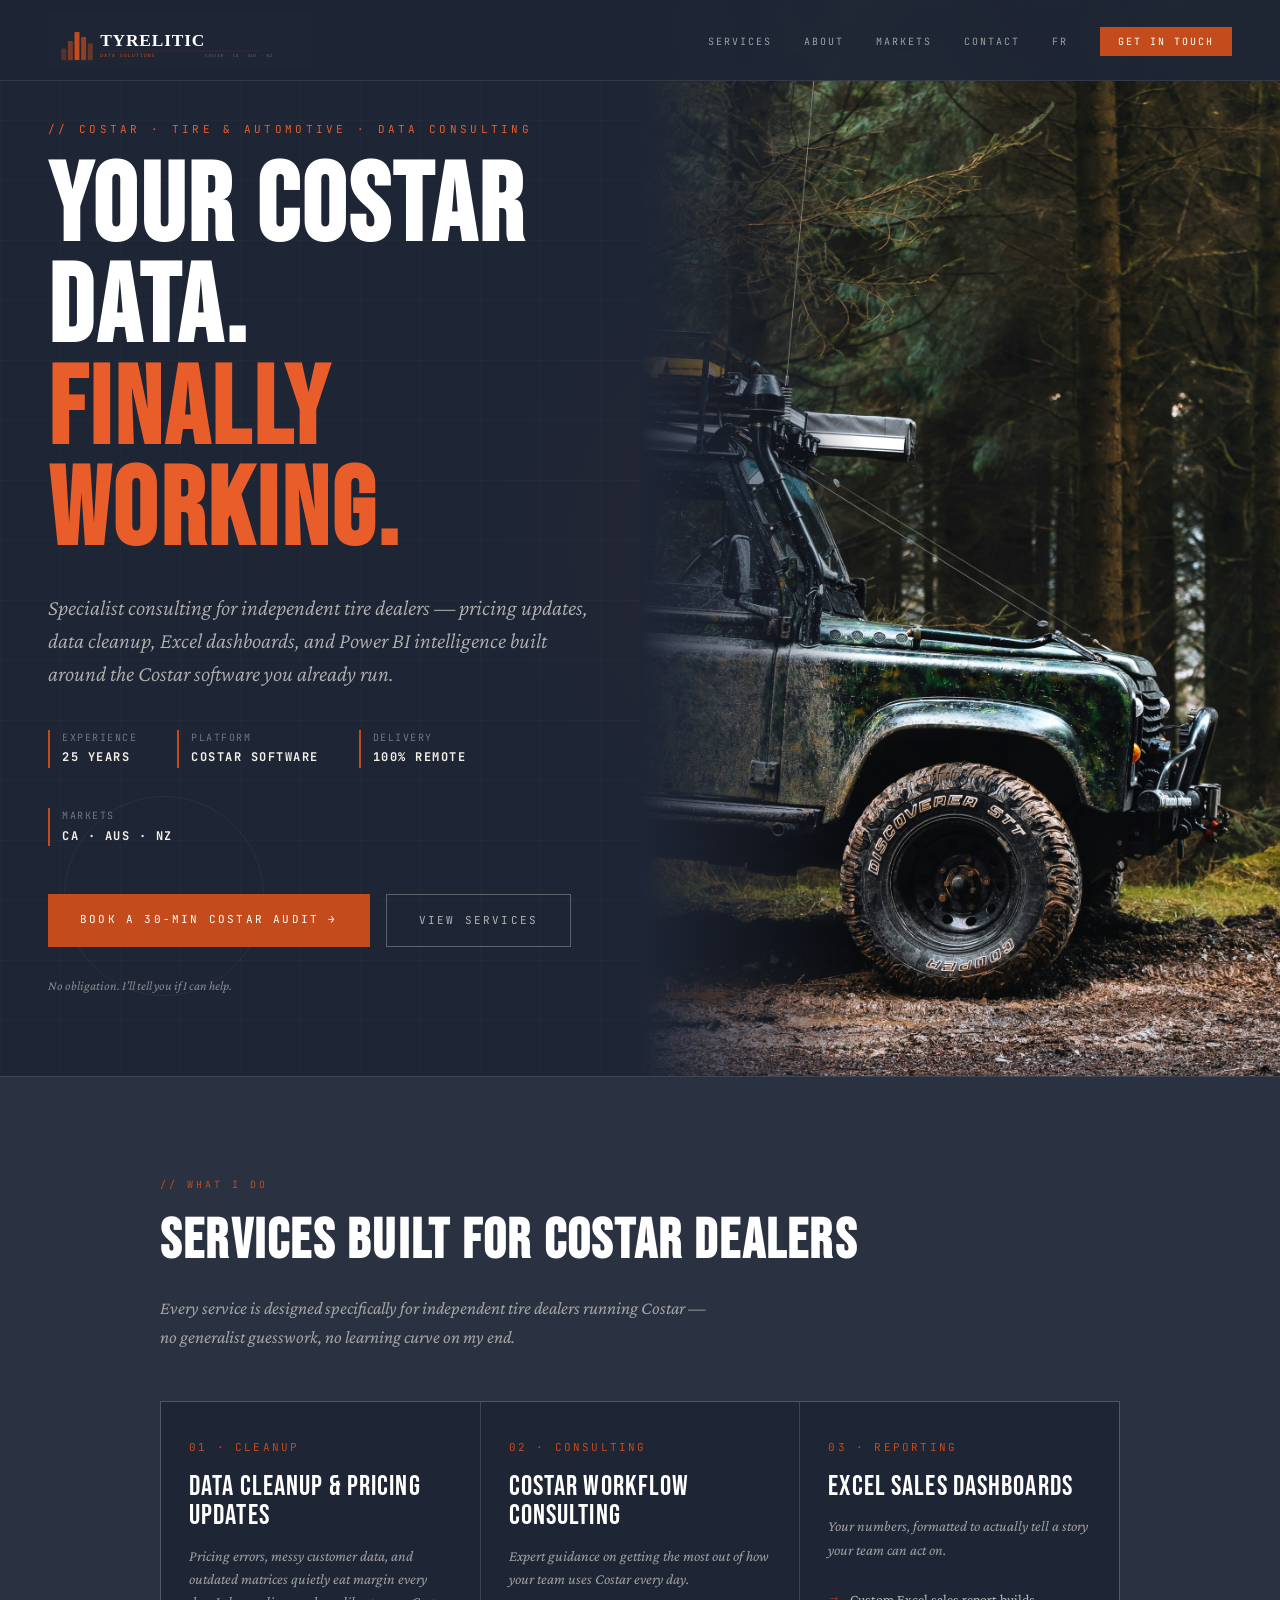
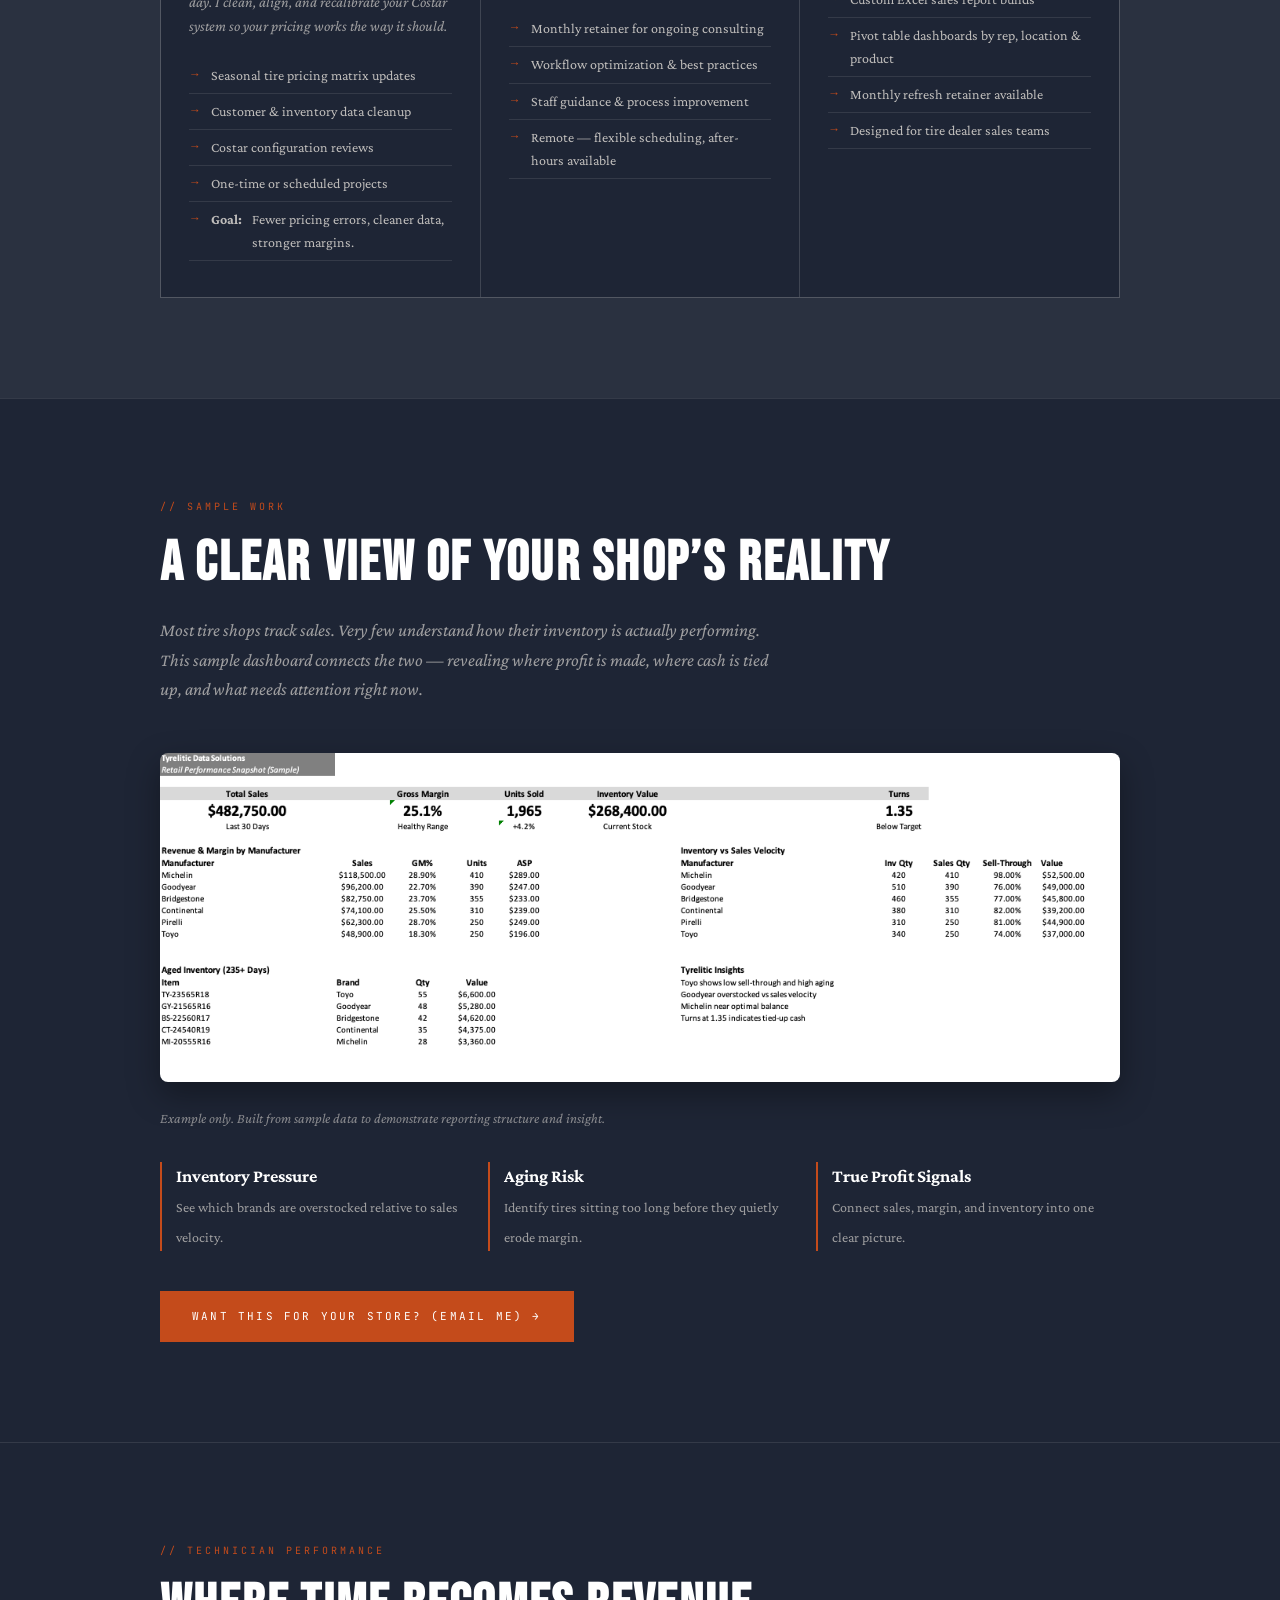
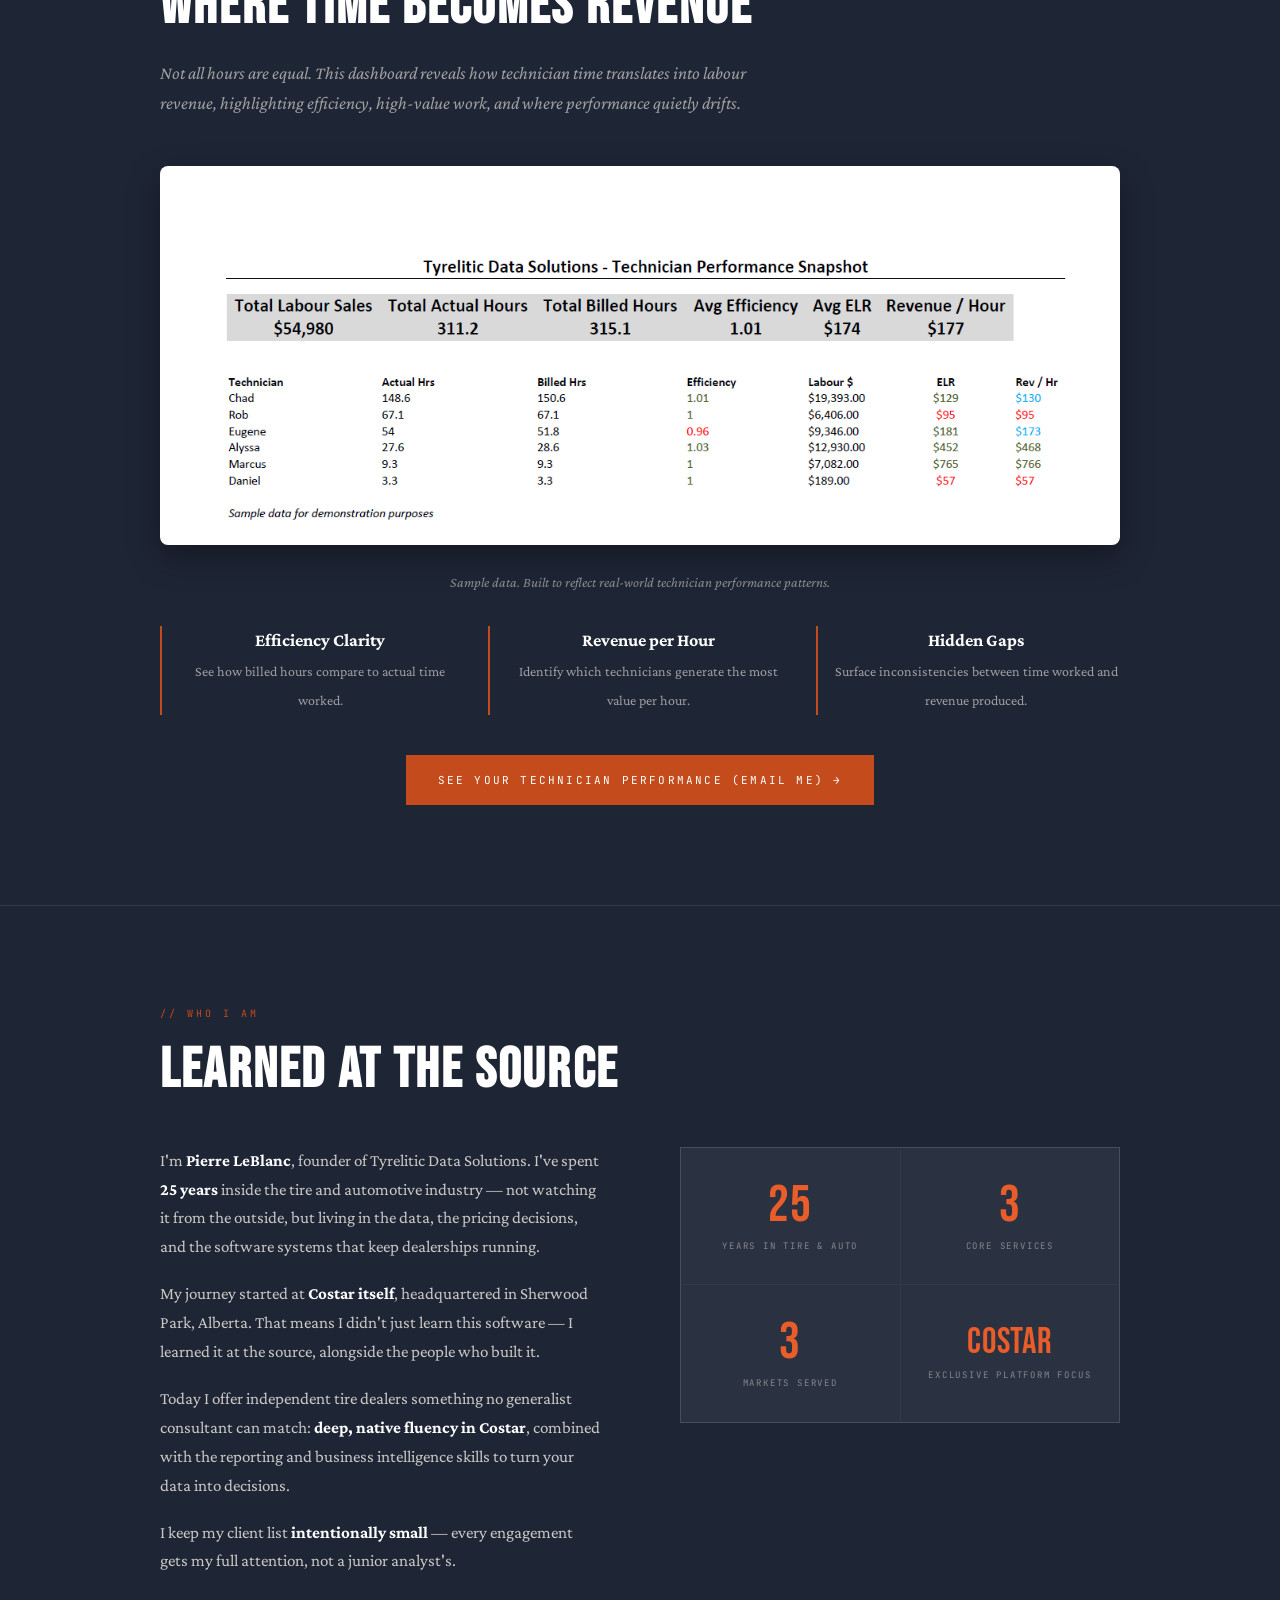
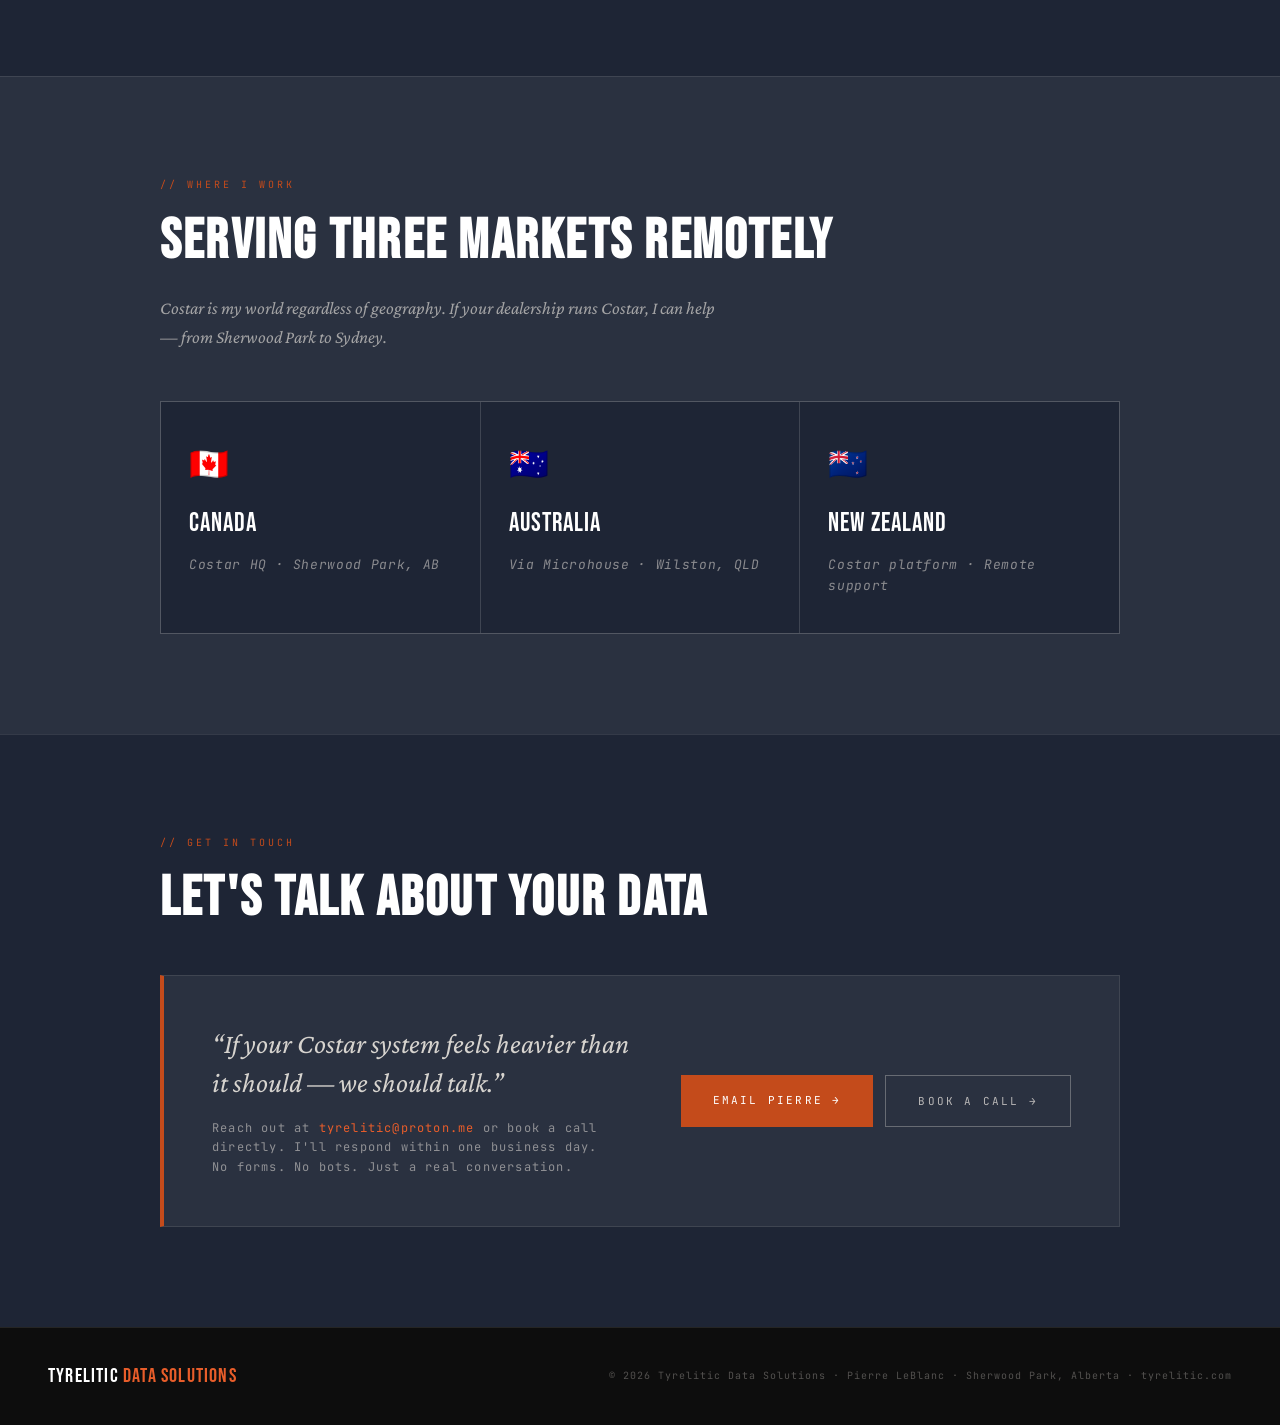
==== commit 0697d0f8: "Add files via upload" ====
--- a/index.html
+++ b/index.html
@@ -483,131 +483,7 @@
     </div>
   </div>
 </section>
-
-<!-- Delete from here down
-<div class="lang-divider">
-  <div class="lang-divider-line"></div>
-  <div class="lang-divider-text">Version Fran&#231;aise</div>
-  <div class="lang-divider-line"></div>
-</div>
-
-<!-- FRANCAIS -->
-
-<div class="hero" id="fr-hero" style="min-height:80vh; background: var(--steel-mid);">
-  <div class="hero-bg"></div>
-  <div class="hero-ring ring-1"></div>
-  <div class="hero-ring ring-3"></div>
-  <div class="hero-inner" style="min-height:80vh;">
-    <div class="hero-left">
-      <div class="hero-eyebrow">// Costar &middot; Pneu &amp; Automobile &middot; Consultation en donn&#233;es</div>
-      <h1 class="hero-title">Vos donn&#233;es<br>Costar.<br><span class="accent">Enfin utiles.</span></h1>
-      <p class="hero-subtitle">Consultation sp&#233;cialis&#233;e pour les concessionnaires de pneus ind&#233;pendants &mdash; mises &#224; jour de prix, nettoyage de donn&#233;es, tableaux de bord Excel et intelligence Power BI, con&#231;us autour du logiciel Costar que vous utilisez d&#233;j&#224;.</p>
-      <div class="hero-cta">
-        <a href="mailto:tyrelitic@proton.me" class="btn-primary">Parlons-en &rarr;</a>
-        <a href="#fr-services" class="btn-secondary">Voir les services</a>
-      </div>
-    </div>
-    <div class="hero-right">
-      <img src="hero-fr.jpg" alt="Mercedes-AMG GT avec pneus Michelin">
-      <div class="hero-photo-credit">Photo by <a href="https://unsplash.com/@vdobrovolskyy" target="_blank">Volodymyr Dobrovolskyy</a> on Unsplash</div>
-    </div>
-  </div>
-</div>
-
-<section id="fr-services">
-  <div class="section-inner">
-    <div class="section-label">// Ce que je fais</div>
-    <h2 class="section-title">Services con&#231;us pour les concessionnaires Costar</h2>
-    <p style="max-width:560px; color:rgba(245,240,232,0.6); font-style:italic;">Chaque service est con&#231;u sp&#233;cifiquement pour les concessionnaires de pneus ind&#233;pendants utilisant Costar &mdash; aucune improvisation, aucune courbe d&#39;apprentissage de ma part.</p>
-    <div class="services-grid">
-      <div class="service-card">
-        <div class="service-icon">01 &middot; Nettoyage</div>
-        <div class="service-name">Nettoyage de donn&#233;es &amp; mises &#224; jour des prix</div>
-        <div class="service-desc">Votre base de donn&#233;es est le moteur. Assurons-nous qu&#39;il tourne proprement.</div>
-        <ul class="service-list">
-          <li>Mises &#224; jour saisonni&#232;res des matrices de prix</li>
-          <li>Nettoyage des donn&#233;es clients et d&#39;inventaire</li>
-          <li>R&#233;visions de la configuration Costar</li>
-          <li>Projets ponctuels ou r&#233;currents</li>
-          <li><strong>Objectif:</strong> Moins d’erreurs de prix, des données plus propres, des marges renforcées.</li>
-        </ul>
-      </div>
-      <div class="service-card">
-        <div class="service-icon">02 &middot; Consultation</div>
-        <div class="service-name">Consultation en flux de travail Costar</div>
-        <div class="service-desc">Des conseils d&#39;expert pour tirer le meilleur parti de Costar au quotidien.</div>
-        <ul class="service-list">
-          <li>Forfait mensuel de consultation continue</li>
-          <li>Optimisation des flux de travail et meilleures pratiques</li>
-          <li>Accompagnement du personnel et am&#233;lioration des processus</li>
-          <li>&#192; distance &mdash; horaires flexibles, disponible en dehors des heures de bureau</li>
-        </ul>
-      </div>
-      <div class="service-card">
-        <div class="service-icon">03 &middot; Rapports</div>
-        <div class="service-name">Tableaux de bord Excel</div>
-        <div class="service-desc">Vos chiffres, pr&#233;sent&#233;s pour raconter une histoire sur laquelle votre &#233;quipe peut agir.</div>
-        <ul class="service-list">
-          <li>Rapports de ventes Excel personnalis&#233;s</li>
-          <li>Tableaux crois&#233;s dynamiques par repr&#233;sentant, lieu et produit</li>
-          <li>Forfait de mise &#224; jour mensuelle disponible</li>
-          <li>Con&#231;u pour les &#233;quipes de vente de pneus</li>
-        </ul>
-      </div>
-     <!-- <div class="service-card" style="background: linear-gradient(135deg, var(--steel) 0%, rgba(196,75,27,0.12) 100%);">
-        <div class="service-icon">04 &middot; Intelligence</div>
-        <div class="service-name">Tableaux de bord Power BI en direct</div>
-        <div class="service-desc">Intelligence en temps r&#233;el, connect&#233;e directement &#224; votre base de donn&#233;es Costar.</div>
-        <ul class="service-list">
-          <li>Connexion directe &#224; la base de donn&#233;es Costar</li>
-          <li>Tableaux de bord ventes, inventaire &amp; prix</li>
-          <li>Indicateurs cl&#233;s personnalis&#233;s pour votre concession</li>
-          <li>Intelligence d&#39;affaires automatis&#233;e</li>
-        </ul>
-        <div class="coming-soon">Lancement Printemps 2026</div>
-        </div> -->
-    </div>
-  </div>
-</section>
-
-<section id="fr-about">
-  <div class="section-inner">
-    <div class="section-label">// Qui je suis</div>
-    <h2 class="section-title">Form&#233; &#224; la source</h2>
-    <div class="about-grid">
-      <div class="about-text">
-        <p>Je suis <strong>Pierre LeBlanc</strong>, fondateur de Tyrelitic Data Solutions. J&#39;ai pass&#233; <strong>25 ans</strong> dans l&#39;industrie du pneu et de l&#39;automobile &mdash; pas en observateur, mais en travaillant directement avec les donn&#233;es, les d&#233;cisions de prix et les syst&#232;mes logiciels qui font fonctionner les concessions.</p>
-        <p>Mon parcours a commenc&#233; chez <strong>Costar m&#234;me</strong>, dont le si&#232;ge social est &#224; Sherwood Park, en Alberta. Cela signifie que je n&#39;ai pas simplement appris ce logiciel &mdash; je l&#39;ai appris &#224; la source, aux c&#244;t&#233;s des personnes qui l&#39;ont con&#231;u.</p>
-        <p>Aujourd&#39;hui, j&#39;offre aux concessionnaires ind&#233;pendants quelque chose qu&#39;aucun consultant g&#233;n&#233;raliste ne peut &#233;galer&nbsp;: une <strong>ma&#238;trise native et approfondie de Costar</strong>, combin&#233;e aux comp&#233;tences en rapports et en intelligence d&#39;affaires pour transformer vos donn&#233;es en d&#233;cisions concr&#232;tes.</p>
-        <p>Je maintiens une liste de clients <strong>intentionnellement restreinte</strong> &mdash; chaque mandat re&#231;oit toute mon attention.</p>
-      </div>
-      <div class="about-stats">
-        <div class="stat-box"><div class="stat-number">25</div><div class="stat-label">Ans dans le secteur du pneu</div></div>
-        <div class="stat-box"><div class="stat-number">3</div><div class="stat-label">Services principaux</div></div>
-        <div class="stat-box"><div class="stat-number">3</div><div class="stat-label">March&#233;s desservis</div></div>
-        <div class="stat-box"><div class="stat-number" style="font-size:36px;padding-top:8px;">Costar</div><div class="stat-label">Plateforme exclusive</div></div>
-      </div>
-    </div>
-  </div>
-</section>
-
-<section id="fr-contact">
-  <div class="section-inner">
-    <div class="section-label">// Contactez-moi</div>
-    <h2 class="section-title">Parlons de vos donn&#233;es</h2>
-    <div class="contact-box">
-      <div>
-        <p class="contact-lead">&#171;&nbsp;Si votre syst&#232;me Costar semble plus lourd qu&#39;il ne devrait &mdash; parlons-en.&nbsp;&#187;</p>
-        <p class="contact-detail">&#201;crivez-moi &#224; <a href="mailto:tyrelitic@proton.me">tyrelitic@proton.me</a> ou r&#233;servez un appel directement. Je r&#233;pondrai dans un d&#233;lai d&#39;un jour ouvrable.<br>Pas de formulaires. Pas de robots. Une vraie conversation.</p>
-      </div>
-      <div class="contact-buttons">
-        <a href="mailto:tyrelitic@proton.me" class="btn-primary" style="white-space:nowrap;">&#201;crire &#224; Pierre &rarr;</a>
-        <a href="https://calendar.proton.me/bookings#vPKWCAFpTAHfR4FjWbgsDrqKMrx75NHlermlY7PmTB0=" target="_blank" class="btn-secondary" style="white-space:nowrap;">R&#233;server un appel &rarr;</a>
-      </div>
-    </div>
-  </div>
-</section> end of delete  -->
-
+<!-- French was Deleted -->
 <footer>
   <div class="footer-logo">Tyrelitic <span>Data Solutions</span></div>
   <div class="footer-copy">&copy; 2026 Tyrelitic Data Solutions &middot; Pierre LeBlanc &middot; Sherwood Park, Alberta &middot; tyrelitic.com</div>
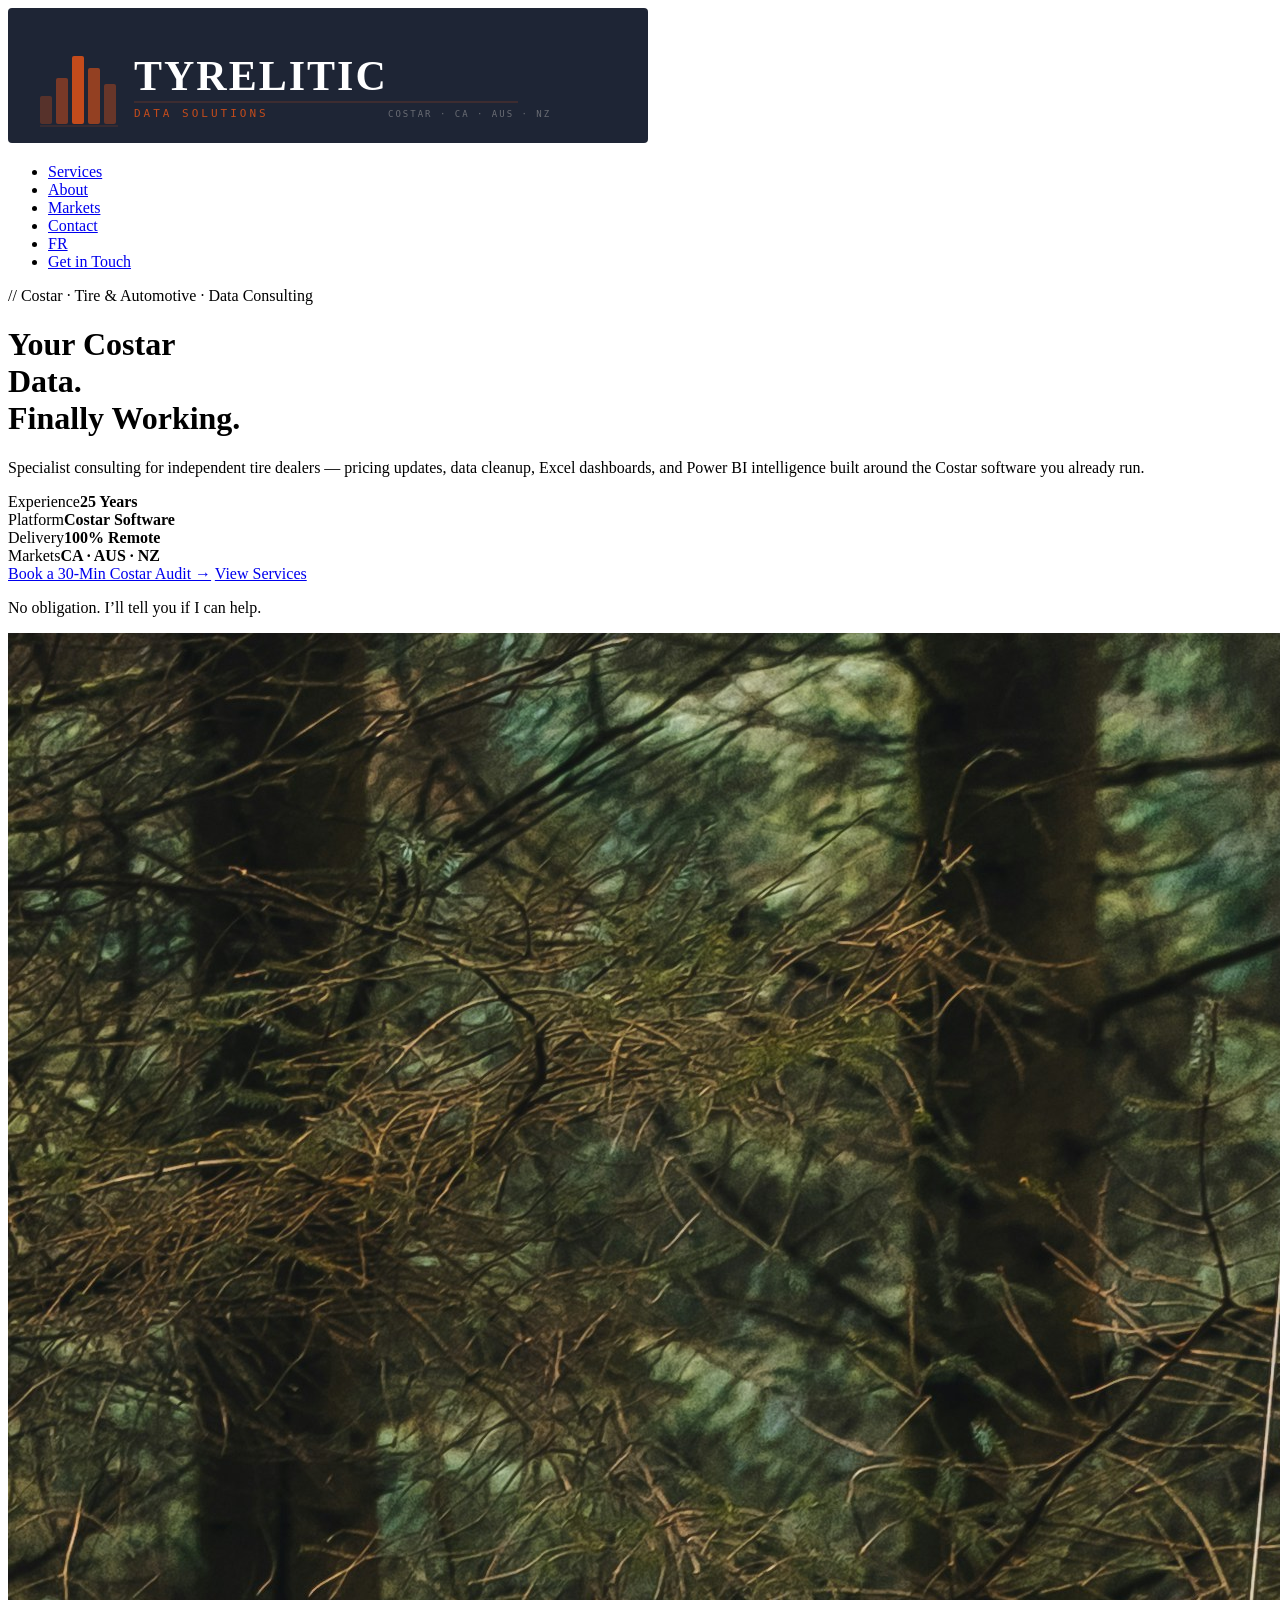
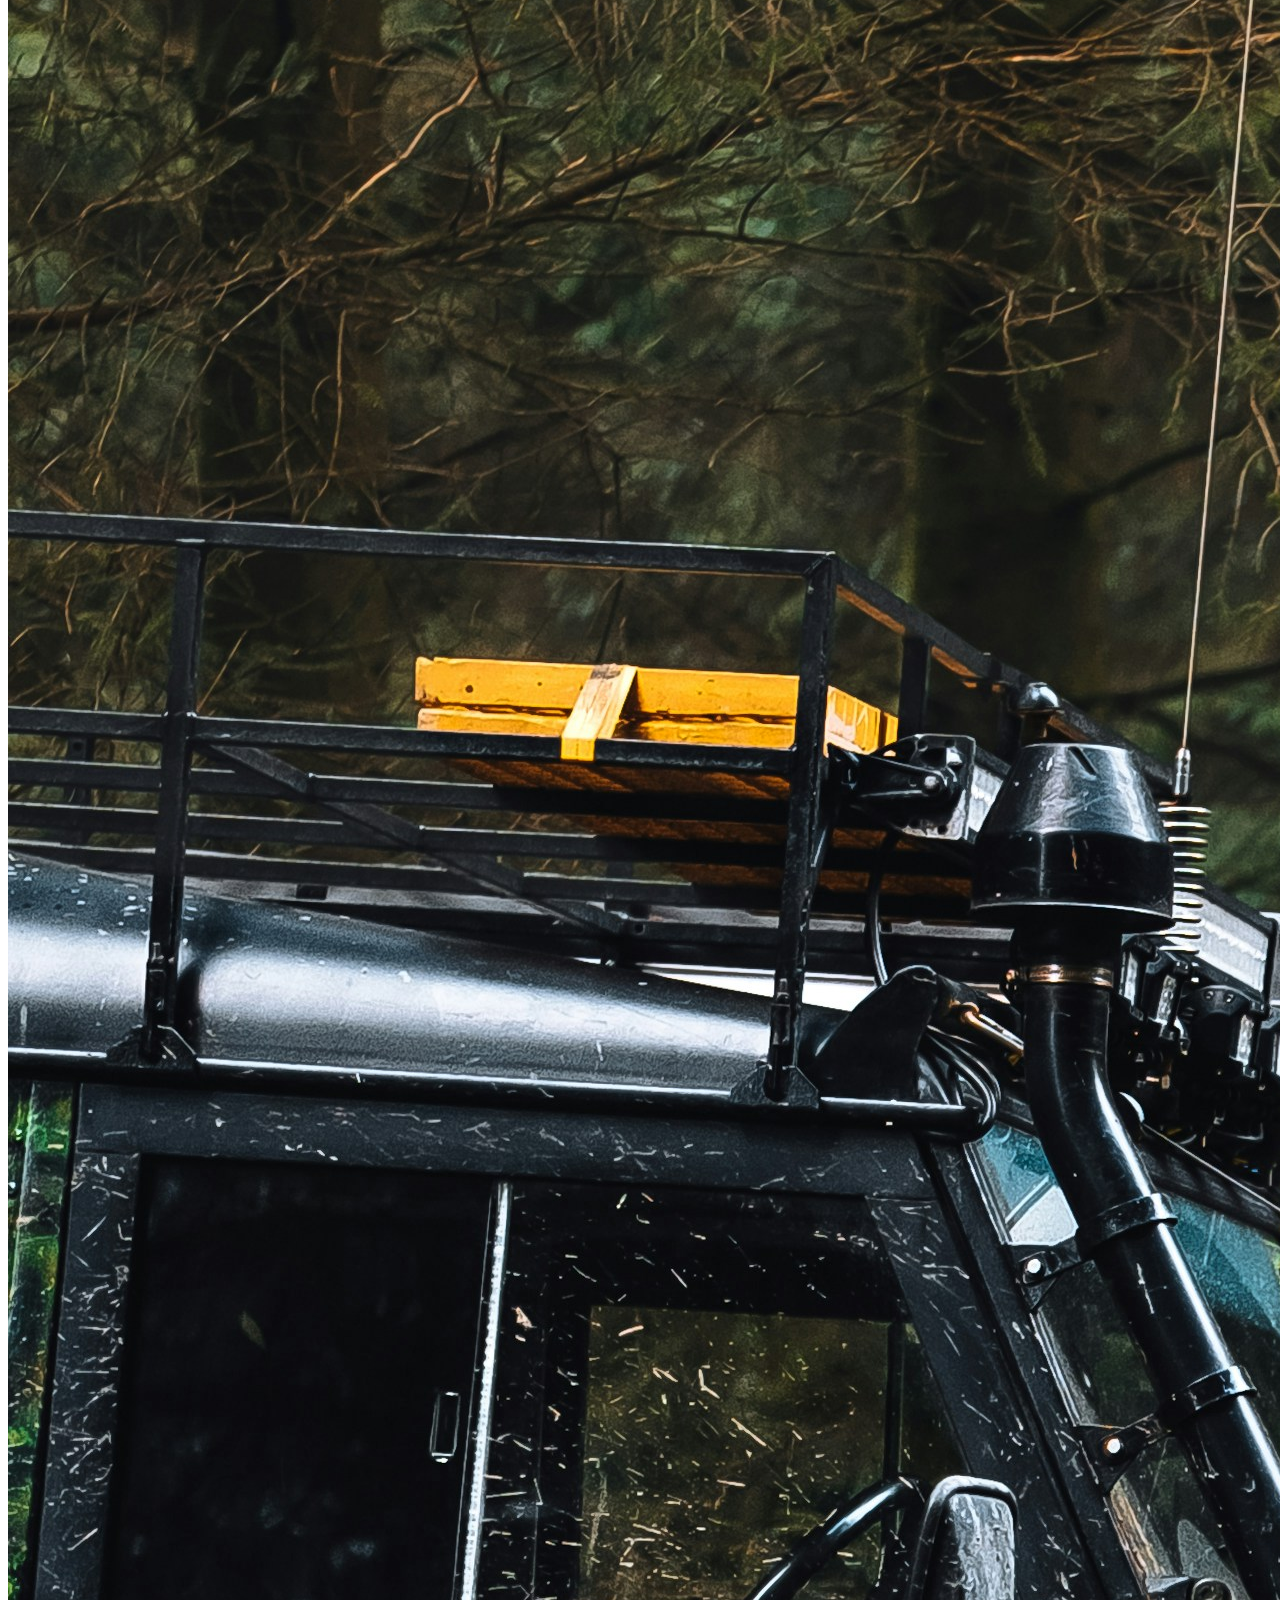
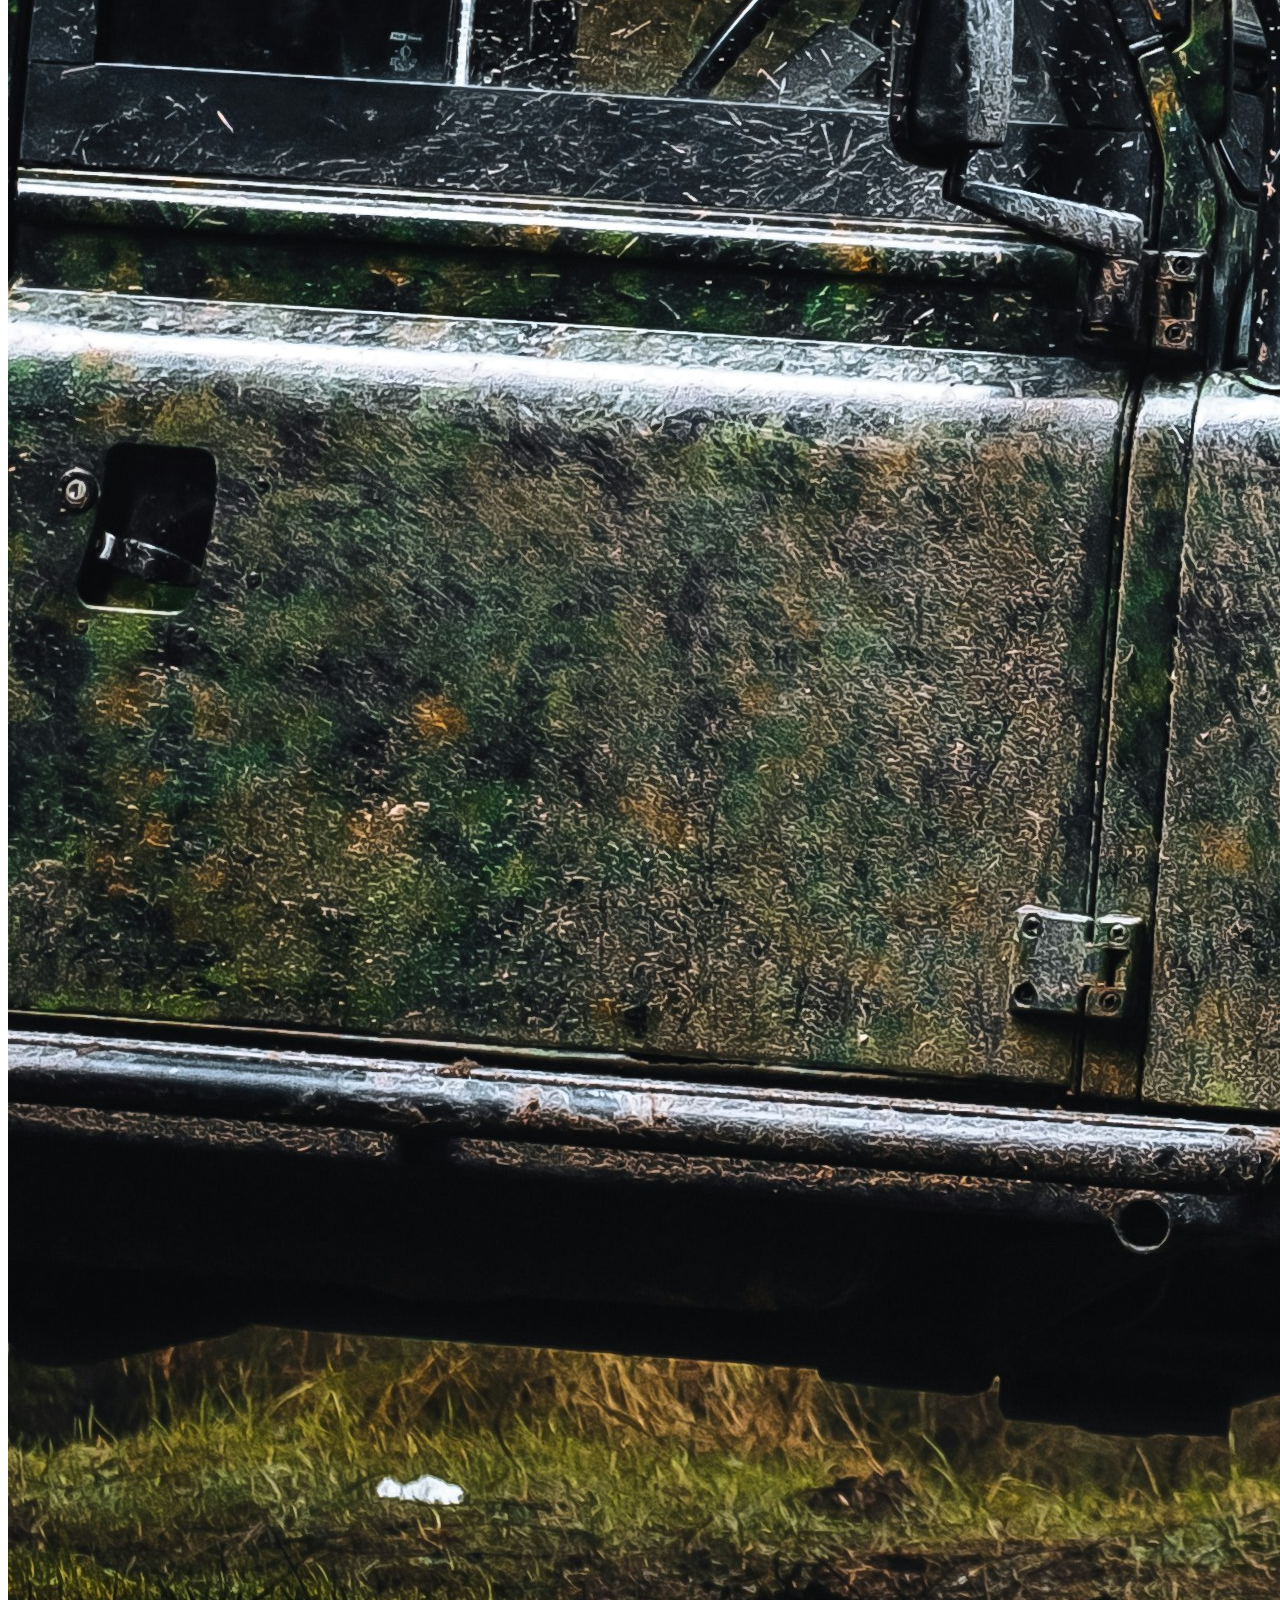
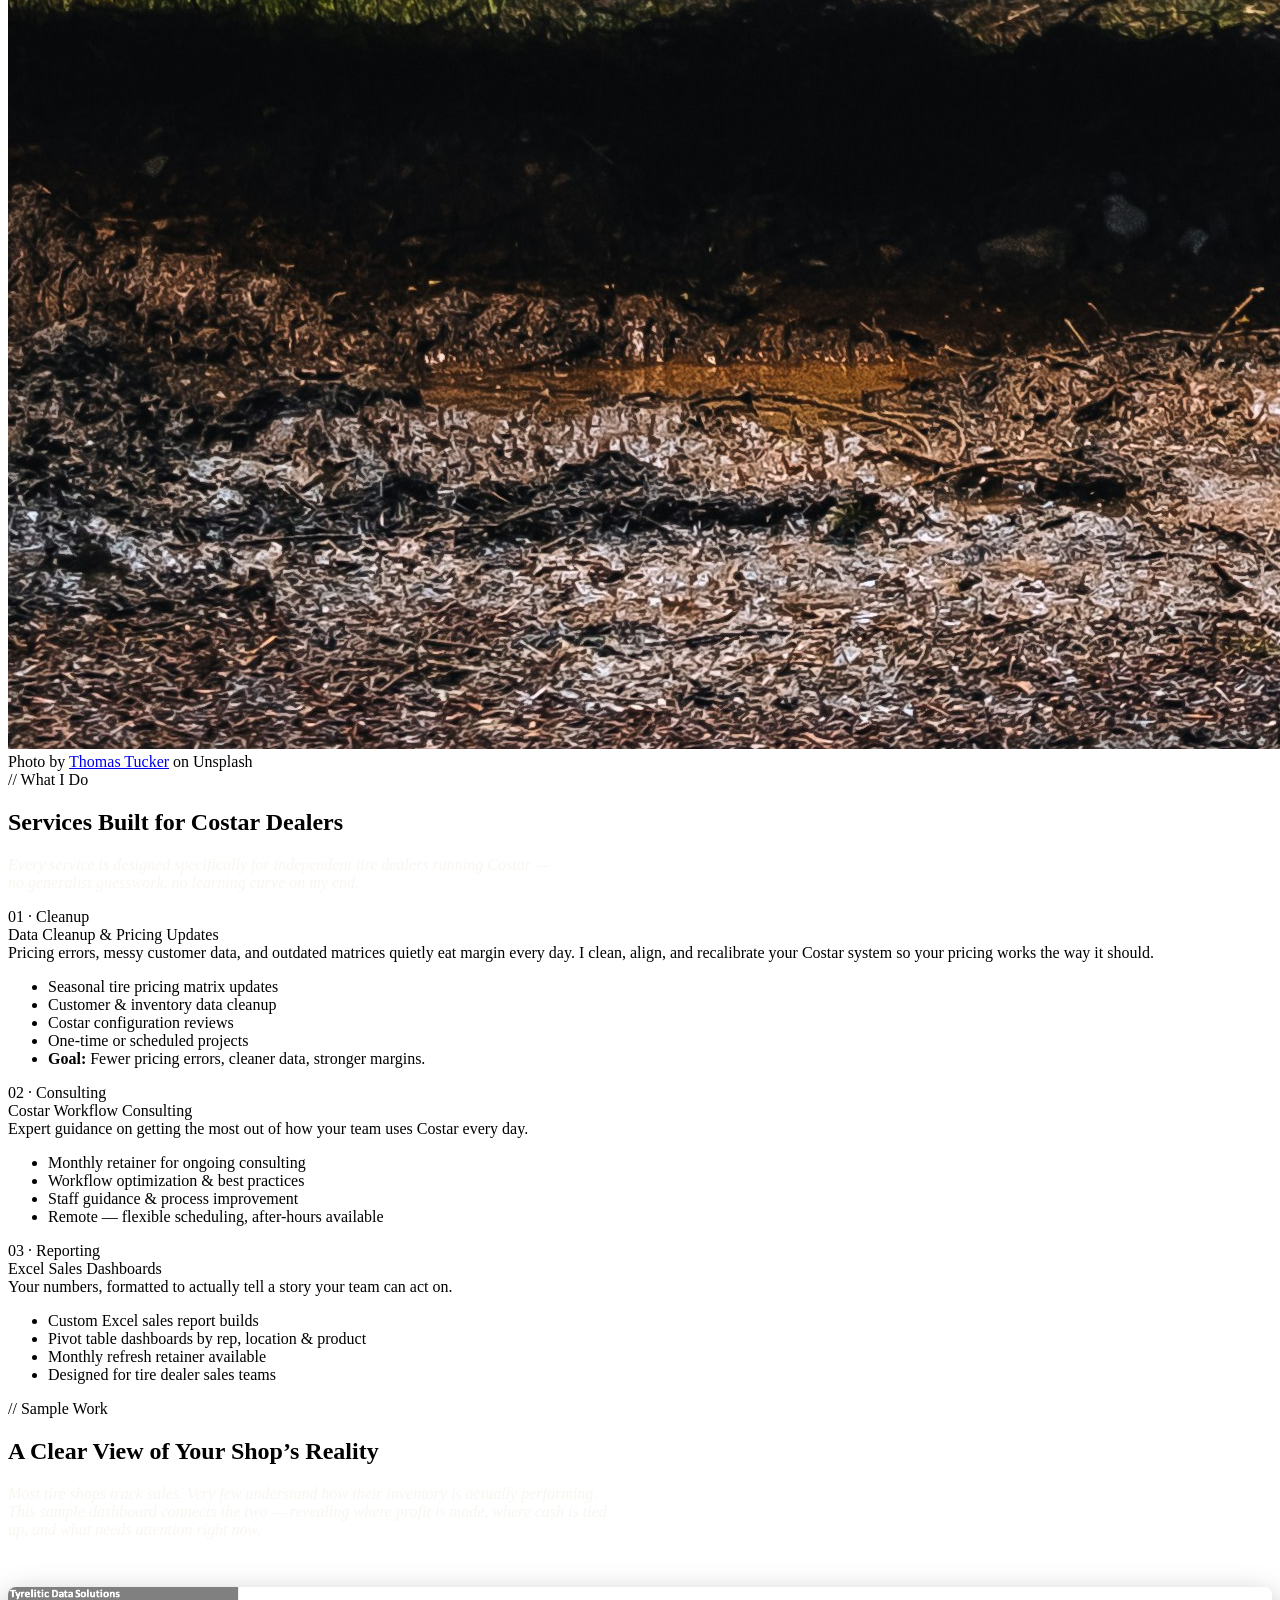
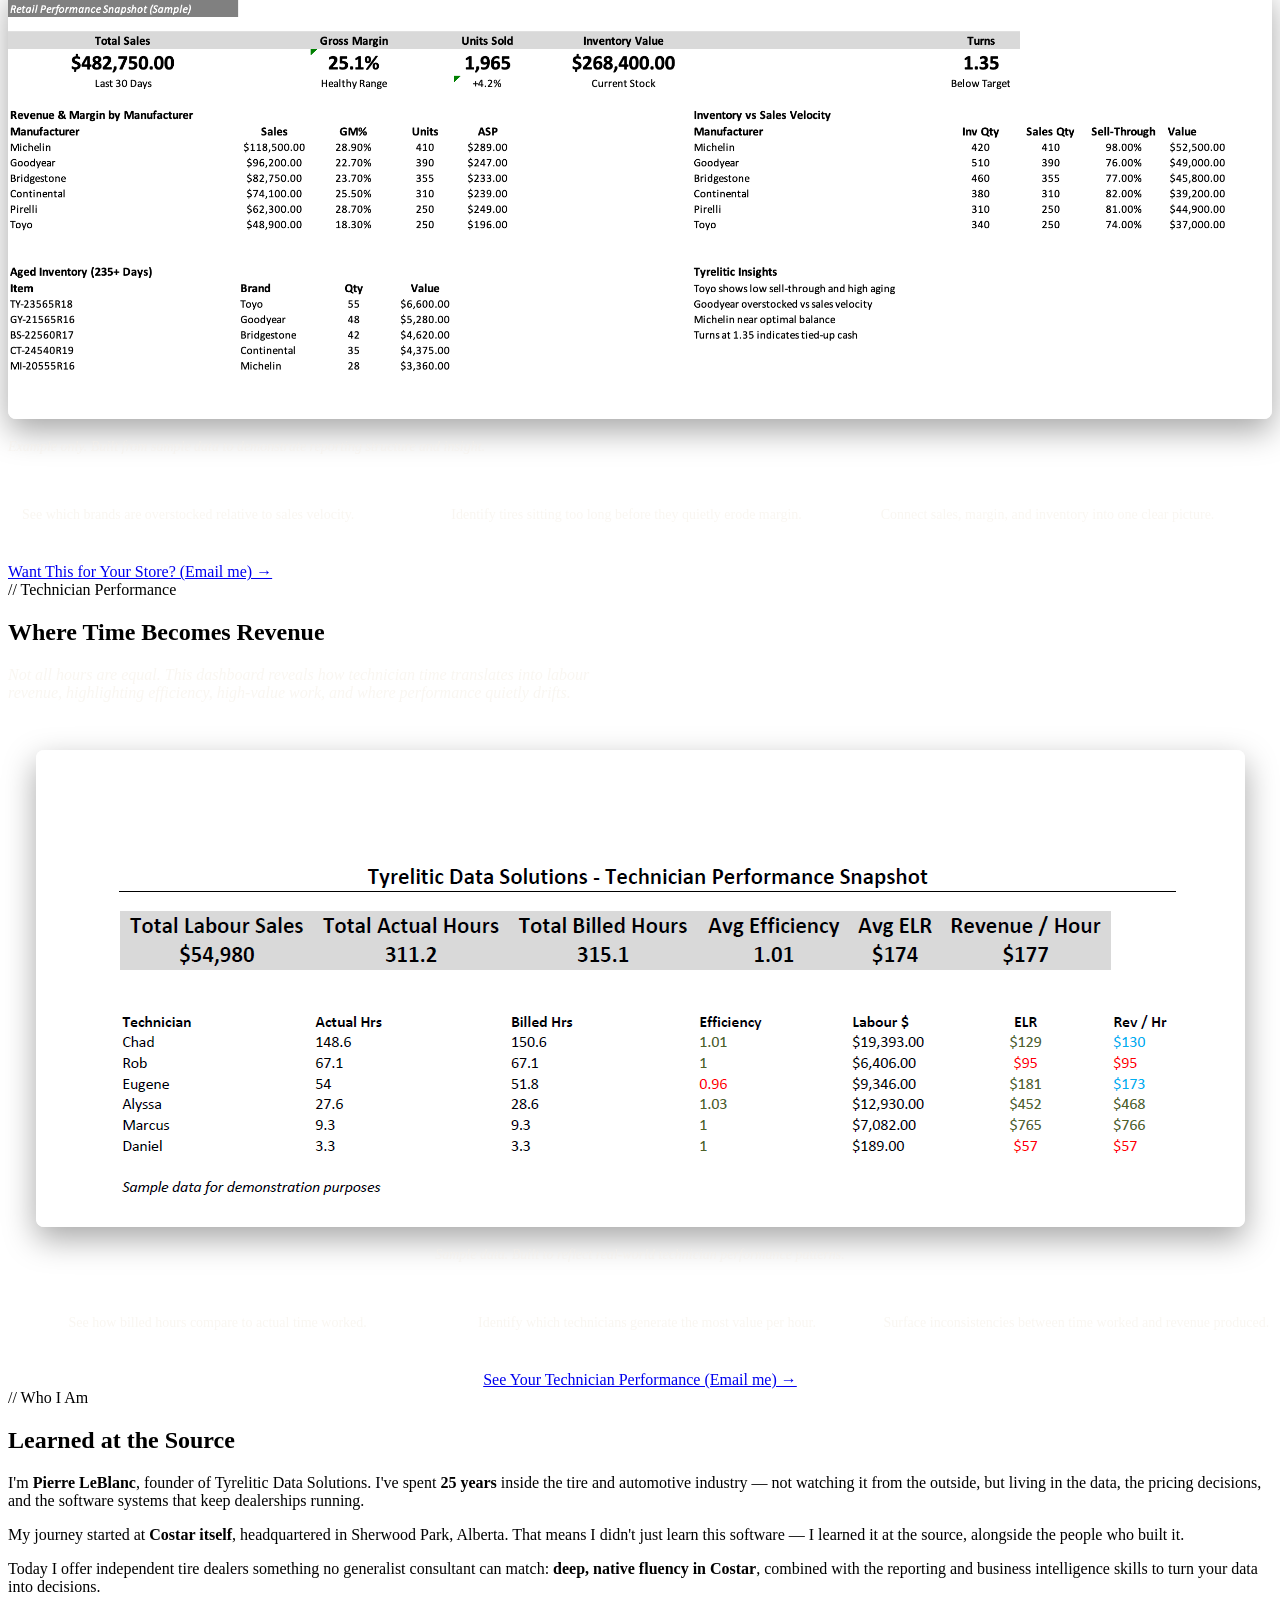
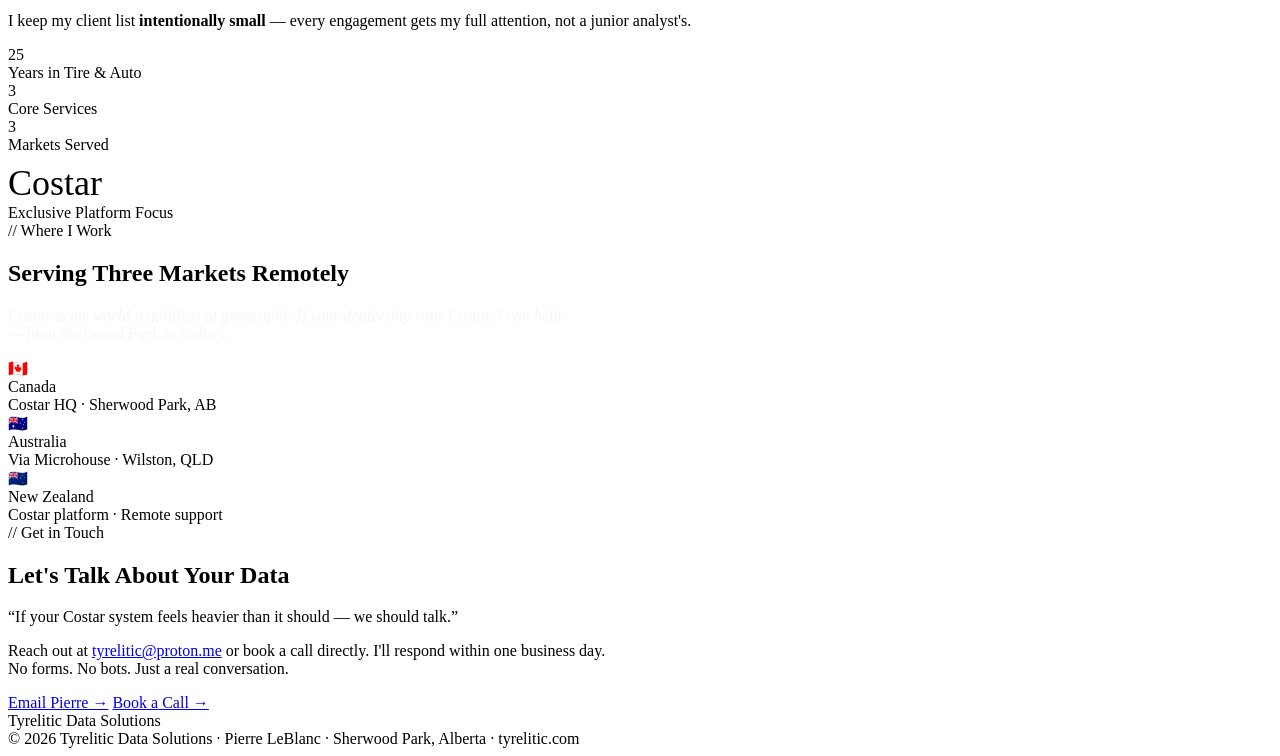
==== commit b86f444d: "Add files via upload" ====
--- a/index.html
+++ b/index.html
@@ -63,159 +63,7 @@
 }
 </script>
 <link href="https://fonts.googleapis.com/css2?family=Bebas+Neue&family=Crimson+Pro:ital,wght@0,300;0,400;0,600;1,300;1,400;1,600&family=JetBrains+Mono:wght@300;400;500&display=swap" rel="stylesheet">
-<style>
-  :root {
-    --ink: #0d0d0d;
-    --rust: #c44b1b;
-    --rust-light: #e85d2a;
-    --steel: #1e2535;
-    --steel-mid: #2a3140;
-    --steel-light: #3a4255;
-    --cream: #f5f0e8;
-    --divider: rgba(245,240,232,0.1);
-  }
-  * { margin: 0; padding: 0; box-sizing: border-box; }
-  html { scroll-behavior: smooth; }
-  body { background: var(--steel); color: var(--cream); font-family: 'Crimson Pro', Georgia, serif; font-size: 18px; line-height: 1.65; overflow-x: hidden; }
-
-  /* NAV */
-  nav { position: fixed; top: 0; left: 0; right: 0; z-index: 100; display: flex; justify-content: space-between; align-items: center; padding: 12px 48px; background: rgba(30,37,53,0.95); backdrop-filter: blur(12px); border-bottom: 1px solid var(--divider); }
-  .nav-logo img { height: 56px; width: auto; display: block; }
-  .nav-links { display: flex; gap: 32px; list-style: none; }
-  .nav-links a { font-family: 'JetBrains Mono', monospace; font-size: 10px; letter-spacing: 0.2em; text-transform: uppercase; color: rgba(245,240,232,0.6); text-decoration: none; transition: color 0.2s; }
-  .nav-links a:hover { color: var(--rust-light); }
-  .nav-cta { color: #fff !important; background: var(--rust); padding: 8px 18px; transition: background 0.2s !important; }
-  .nav-cta:hover { background: var(--rust-light) !important; }
-  @media (max-width: 680px) { nav { padding: 12px 24px; } .nav-links { display: none; } }
-
-  /* HERO */
-  .hero { min-height: 100vh; position: relative; overflow: hidden; display: flex; flex-direction: column; }
-  .hero-bg { position: absolute; inset: 0; background: radial-gradient(ellipse 60% 50% at 80% 50%, rgba(196,75,27,0.08) 0%, transparent 70%); }
-  .hero-bg::after { content: ''; position: absolute; inset: 0; background-image: linear-gradient(rgba(245,240,232,0.02) 1px, transparent 1px), linear-gradient(90deg, rgba(245,240,232,0.02) 1px, transparent 1px); background-size: 60px 60px; }
-  .hero-ring { position: absolute; border-radius: 50%; border: 1px solid rgba(196,75,27,0.15); pointer-events: none; }
-  .ring-1 { width: 500px; height: 500px; top: -100px; right: -100px; }
-  .ring-2 { width: 300px; height: 300px; top: 50px; right: 50px; border-color: rgba(196,75,27,0.08); }
-  .ring-3 { width: 200px; height: 200px; bottom: 80px; left: 5%; border-color: rgba(245,240,232,0.05); }
-  .hero-inner { display: grid; grid-template-columns: 1fr 1fr; flex: 1; position: relative; z-index: 1; }
-  .hero-left { display: flex; flex-direction: column; justify-content: center; padding: 120px 48px 80px; }
-  .hero-right { position: relative; overflow: hidden; min-height: 500px; }
-  .hero-right img { width: 100%; height: 100%; object-fit: cover; object-position: center center; display: block; }
-  .hero-right::before { content: ''; position: absolute; inset: 0; background: linear-gradient(to right, var(--steel) 0%, transparent 35%); z-index: 1; }
-  .hero-photo-credit { position: absolute; bottom: 12px; right: 12px; font-family: 'JetBrains Mono', monospace; font-size: 9px; letter-spacing: 0.1em; color: rgba(245,240,232,0.3); z-index: 2; }
-  .hero-photo-credit a { color: rgba(245,240,232,0.3); text-decoration: none; }
-  .hero-photo-credit a:hover { color: rgba(245,240,232,0.6); }
-  @media (max-width: 768px) { .hero-inner { grid-template-columns: 1fr; } .hero-right { min-height: 280px; } .hero-left { padding: 100px 24px 48px; } }
-  .hero-eyebrow { font-family: 'JetBrains Mono', monospace; font-size: 11px; letter-spacing: 0.3em; text-transform: uppercase; color: var(--rust-light); margin-bottom: 20px; opacity: 0; animation: fadeUp 0.8s ease forwards 0.2s; }
-  .hero-title { font-family: 'Bebas Neue', sans-serif; font-size: clamp(56px, 10vw, 110px); line-height: 0.92; letter-spacing: 0.03em; color: #fff; opacity: 0; animation: fadeUp 0.8s ease forwards 0.4s; }
-  .hero-title .accent { color: var(--rust-light); }
-  .hero-subtitle { margin-top: 28px; font-size: clamp(18px, 2.5vw, 22px); font-style: italic; font-weight: 300; color: rgba(245,240,232,0.7); max-width: 540px; line-height: 1.5; opacity: 0; animation: fadeUp 0.8s ease forwards 0.6s; }
-  .hero-meta { margin-top: 40px; display: flex; gap: 40px; flex-wrap: wrap; opacity: 0; animation: fadeUp 0.8s ease forwards 0.8s; }
-  .hero-meta-item { font-family: 'JetBrains Mono', monospace; font-size: 10px; letter-spacing: 0.15em; text-transform: uppercase; color: rgba(245,240,232,0.4); border-left: 2px solid var(--rust); padding-left: 12px; }
-  .hero-meta-item strong { display: block; font-size: 12px; color: var(--cream); margin-top: 2px; }
-  .hero-cta { margin-top: 48px; display: flex; gap: 16px; flex-wrap: wrap; opacity: 0; animation: fadeUp 0.8s ease forwards 1s; }
-
-  /* BUTTONS */
-  .btn-primary { font-family: 'JetBrains Mono', monospace; font-size: 11px; letter-spacing: 0.2em; text-transform: uppercase; background: var(--rust); color: #fff; padding: 16px 32px; text-decoration: none; transition: background 0.2s, transform 0.2s; display: inline-block; }
-  .btn-primary:hover { background: var(--rust-light); transform: translateY(-2px); }
-  .btn-secondary { font-family: 'JetBrains Mono', monospace; font-size: 11px; letter-spacing: 0.2em; text-transform: uppercase; border: 1px solid rgba(245,240,232,0.3); color: rgba(245,240,232,0.7); padding: 16px 32px; text-decoration: none; transition: border-color 0.2s, color 0.2s; display: inline-block; }
-  .btn-secondary:hover { border-color: var(--rust-light); color: var(--rust-light); }
-  .cta-note {
-  flex-basis: 100%;
-  margin-top: 12px;
-  font-size: 13px;
-  font-style: italic;
-  color: rgba(245,240,232,0.5);
-  font-family: 'Crimson Pro', serif;
-}
-
-  /* SECTIONS */
-  section { padding: 100px 48px; border-top: 1px solid var(--divider); position: relative; }
-  @media (max-width: 680px) { section { padding: 72px 24px; } }
-  .section-inner { max-width: 960px; margin: 0 auto; }
-  .section-label { font-family: 'JetBrains Mono', monospace; font-size: 10px; letter-spacing: 0.3em; text-transform: uppercase; color: var(--rust); margin-bottom: 20px; }
-  .section-title { font-family: 'Bebas Neue', sans-serif; font-size: clamp(36px, 5vw, 56px); letter-spacing: 0.04em; color: #fff; line-height: 1; margin-bottom: 24px; }
-
-  /* SERVICES */
-  #services { background: var(--steel-mid); }
-  #fr-services { background: var(--steel); }
-  .services-grid { display: grid; grid-template-columns: repeat(auto-fit, minmax(220px, 1fr)); gap: 1px; background: var(--divider); margin-top: 48px; border: 1px solid var(--divider); }
-  .service-card { background: var(--steel); padding: 36px 28px; transition: background 0.25s; position: relative; overflow: hidden; }
-  #fr-services .service-card { background: var(--steel-mid); }
-  .service-card::before { content: ''; position: absolute; top: 0; left: 0; right: 0; height: 2px; background: var(--rust); transform: scaleX(0); transform-origin: left; transition: transform 0.3s ease; }
-  .service-card:hover { background: var(--steel-light); }
-  .service-card:hover::before { transform: scaleX(1); }
-  .service-icon { font-family: 'JetBrains Mono', monospace; font-size: 11px; letter-spacing: 0.2em; color: var(--rust); margin-bottom: 16px; text-transform: uppercase; }
-  .service-name { font-family: 'Bebas Neue', sans-serif; font-size: 28px; letter-spacing: 0.04em; color: #fff; line-height: 1.05; margin-bottom: 14px; }
-  .service-desc { font-size: 15px; color: rgba(245,240,232,0.6); font-style: italic; line-height: 1.55; margin-bottom: 20px; }
-  .service-list { list-style: none; }
-  .service-list li { font-size: 14px; color: rgba(245,240,232,0.75); padding: 6px 0; border-bottom: 1px solid var(--divider); display: flex; gap: 10px; align-items: flex-start; }
-  .service-list li::before { content: '→'; color: var(--rust); flex-shrink: 0; margin-top: 1px; font-size: 12px; }
-  .coming-soon { display: inline-block; margin-top: 16px; font-family: 'JetBrains Mono', monospace; font-size: 9px; letter-spacing: 0.2em; text-transform: uppercase; color: var(--rust-light); border: 1px solid var(--rust); padding: 4px 10px; }
-
-  
-  /* ABOUT */
-  #about { background: var(--steel); }
-  #fr-about { background: var(--steel-mid); }
-  .about-grid { display: grid; grid-template-columns: 1fr 1fr; gap: 80px; margin-top: 48px; align-items: start; }
-  @media (max-width: 768px) { .about-grid { grid-template-columns: 1fr; gap: 40px; } }
-  .about-text p { font-size: 17px; color: rgba(245,240,232,0.8); margin-bottom: 18px; line-height: 1.7; }
-  .about-text p:last-child { margin-bottom: 0; }
-  .about-text strong { color: #fff; }
-  .about-stats { display: grid; grid-template-columns: 1fr 1fr; gap: 1px; background: var(--divider); border: 1px solid var(--divider); height: fit-content; }
-  .stat-box { background: var(--steel-mid); padding: 32px 24px; text-align: center; }
-  #fr-about .stat-box { background: var(--steel); }
-  .stat-number { font-family: 'Bebas Neue', sans-serif; font-size: 52px; color: var(--rust-light); line-height: 1; letter-spacing: 0.02em; }
-  .stat-label { font-family: 'JetBrains Mono', monospace; font-size: 9px; letter-spacing: 0.2em; text-transform: uppercase; color: rgba(245,240,232,0.45); margin-top: 8px; line-height: 1.4; }
-
-  /* MARKETS */
-  #markets { background: var(--steel-mid); }
-  .markets-row { display: flex; gap: 1px; background: var(--divider); border: 1px solid var(--divider); margin-top: 48px; flex-wrap: wrap; }
-  .market-card { flex: 1; min-width: 200px; background: var(--steel); padding: 36px 28px; transition: background 0.2s; }
-  .market-card:hover { background: var(--steel-light); }
-  .market-flag { font-size: 32px; margin-bottom: 12px; }
-  .market-name { font-family: 'Bebas Neue', sans-serif; font-size: 26px; letter-spacing: 0.04em; color: #fff; margin-bottom: 8px; }
-  .market-note { font-size: 13px; color: rgba(245,240,232,0.5); font-style: italic; font-family: 'JetBrains Mono', monospace; letter-spacing: 0.05em; }
-
-  /* CONTACT */
-  #contact { background: var(--steel); }
-  #fr-contact { background: var(--steel-mid); }
-  .contact-box { margin-top: 48px; border: 1px solid var(--divider); border-left: 4px solid var(--rust); padding: 48px; background: var(--steel-mid); display: grid; grid-template-columns: 1fr auto; gap: 48px; align-items: center; }
-  #fr-contact .contact-box { background: var(--steel); }
-  @media (max-width: 680px) { .contact-box { grid-template-columns: 1fr; padding: 32px 24px; } }
-  .contact-lead { font-size: clamp(20px, 3vw, 28px); font-style: italic; color: rgba(245,240,232,0.85); line-height: 1.4; margin-bottom: 16px; }
-  .contact-detail { font-family: 'JetBrains Mono', monospace; font-size: 12px; letter-spacing: 0.1em; color: rgba(245,240,232,0.5); }
-  .contact-detail a { color: var(--rust-light); text-decoration: none; }
-  .contact-detail a:hover { text-decoration: underline; }
-  .contact-buttons { display: flex; gap: 12px; flex-wrap: wrap; }
-
-  /* LANG DIVIDER */
-  .lang-divider { display: flex; align-items: center; gap: 24px; padding: 48px; background: var(--rust); justify-content: center; }
-  .lang-divider-text { font-family: 'Bebas Neue', sans-serif; font-size: 28px; letter-spacing: 0.1em; color: #fff; }
-  .lang-divider-line { flex: 1; max-width: 120px; height: 1px; background: rgba(255,255,255,0.3); }
-
-  /* FOOTER */
-  footer { background: var(--ink); padding: 32px 48px; display: flex; justify-content: space-between; align-items: center; flex-wrap: wrap; gap: 12px; border-top: 1px solid var(--divider); }
-  .footer-logo { font-family: 'Bebas Neue', sans-serif; font-size: 20px; letter-spacing: 0.06em; color: #fff; }
-  .footer-logo span { color: var(--rust-light); }
-  .footer-copy { font-family: 'JetBrains Mono', monospace; font-size: 10px; letter-spacing: 0.1em; color: rgba(245,240,232,0.3); }
-  iframe {
-  border-radius: 8px;
-  box-shadow: 0 8px 24px rgba(0,0,0,0.25);
-}
-iframe {
-  border-radius: 8px;
-  box-shadow: 0 8px 24px rgba(0,0,0,0.25);
-}
-
-img {
-  transition: transform 0.2s ease;
-}
-
-img:hover {
-  transform: scale(1.01);
-}
-  @keyframes fadeUp { from { opacity: 0; transform: translateY(24px); } to { opacity: 1; transform: translateY(0); } }
-</style>
+<link rel="stylesheet" href="styles.css">
 </head>
 <body>
 
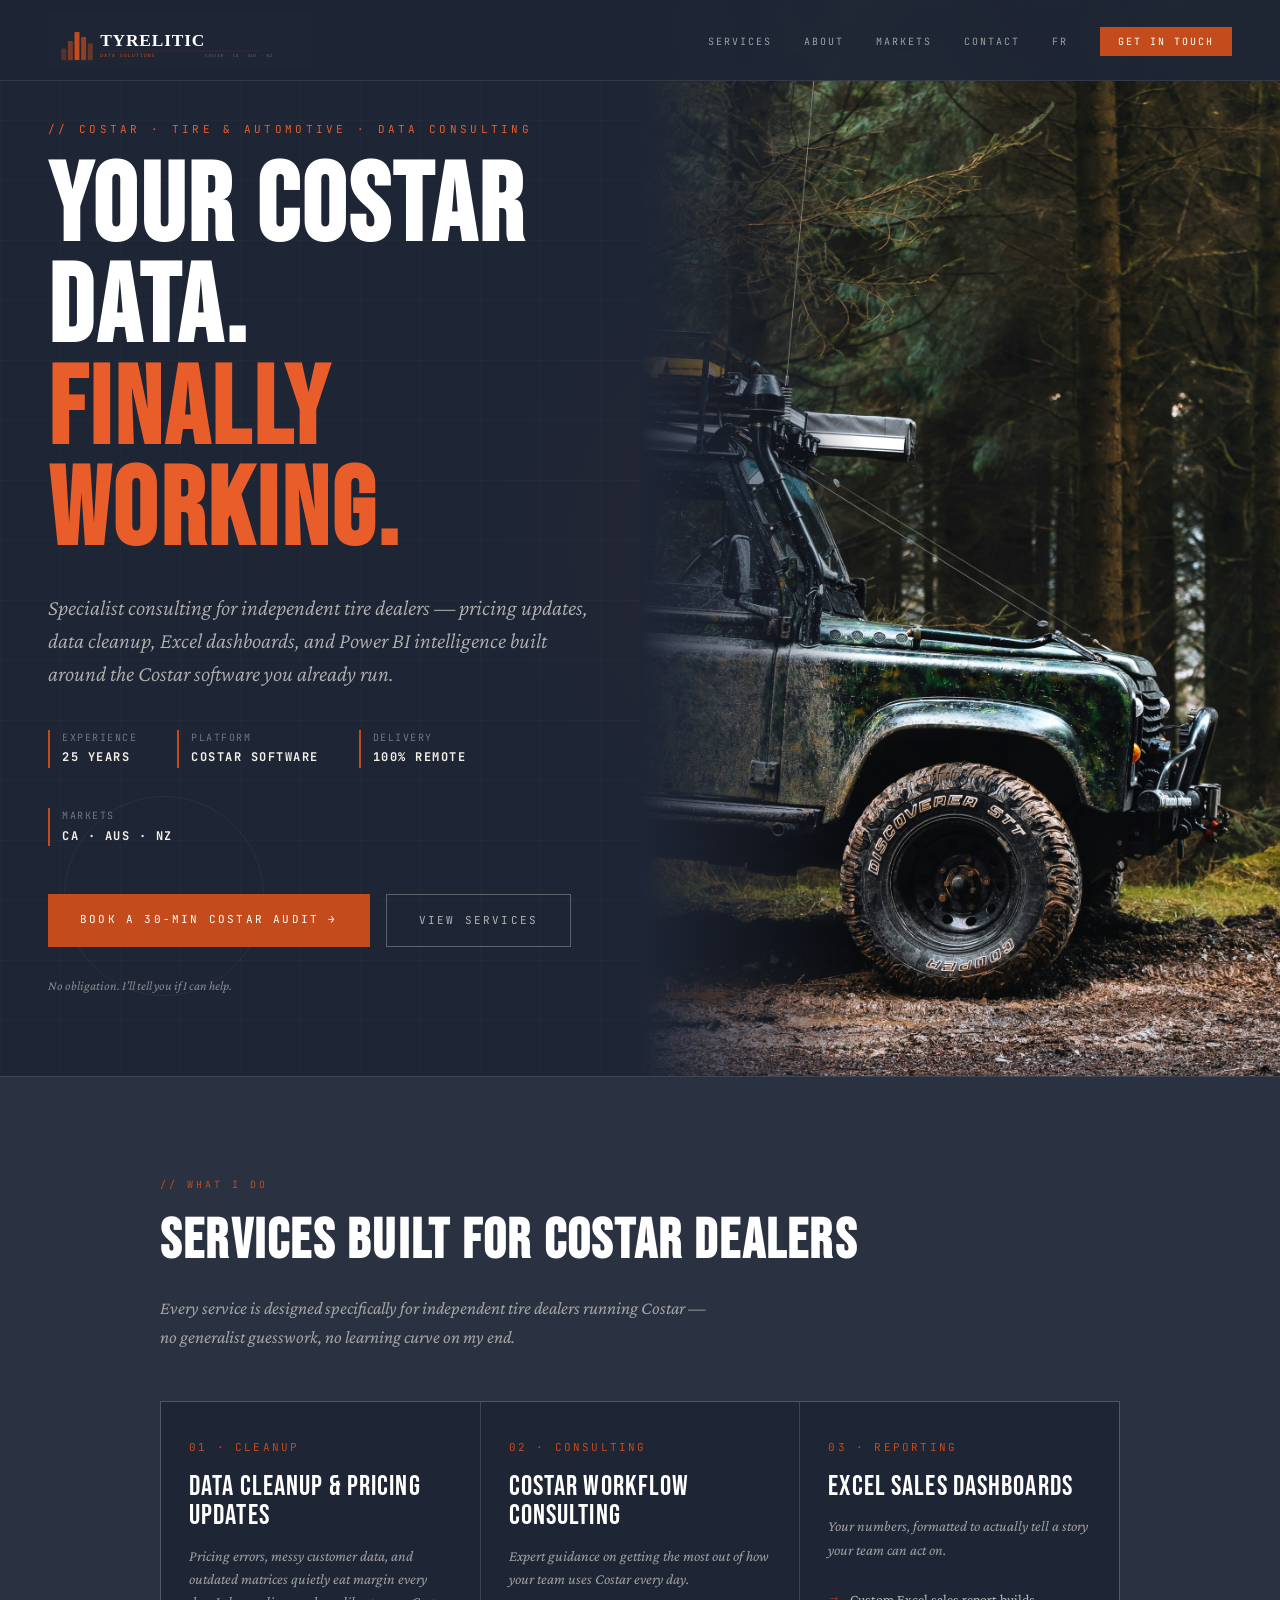
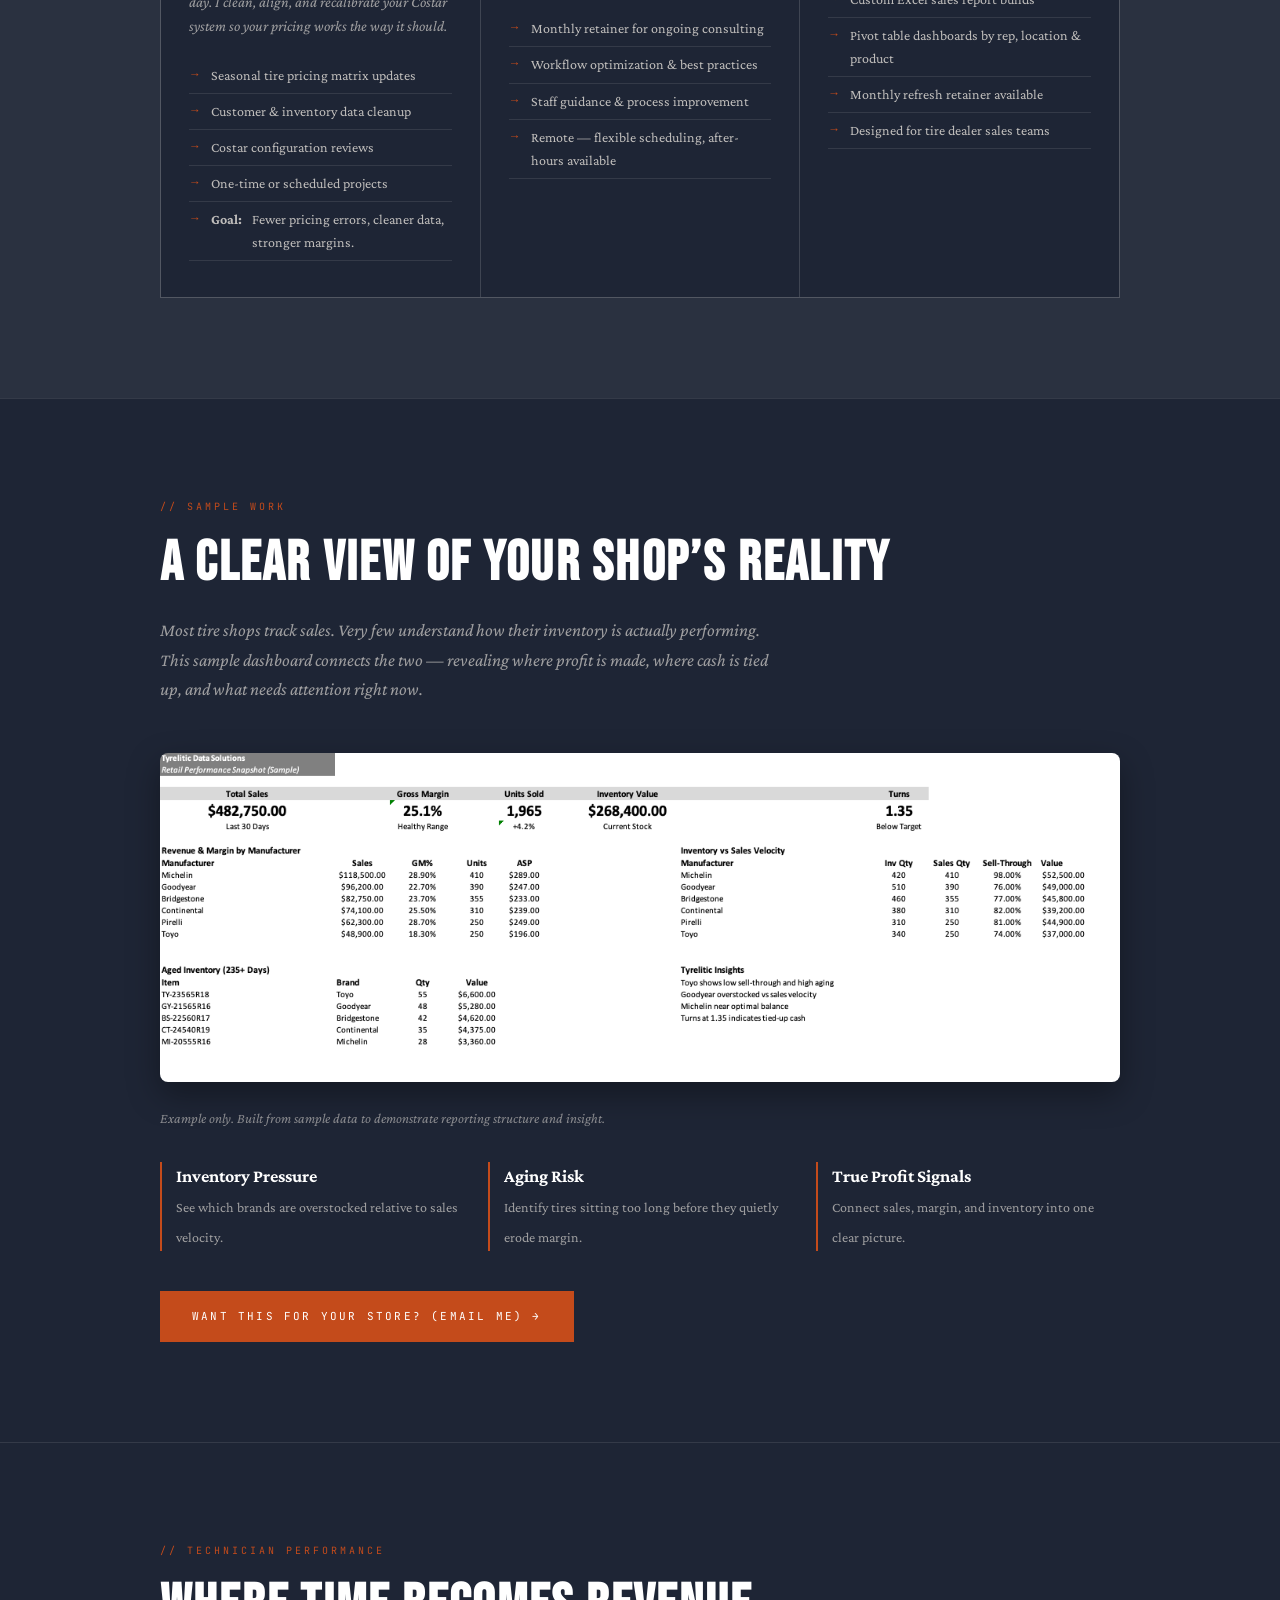
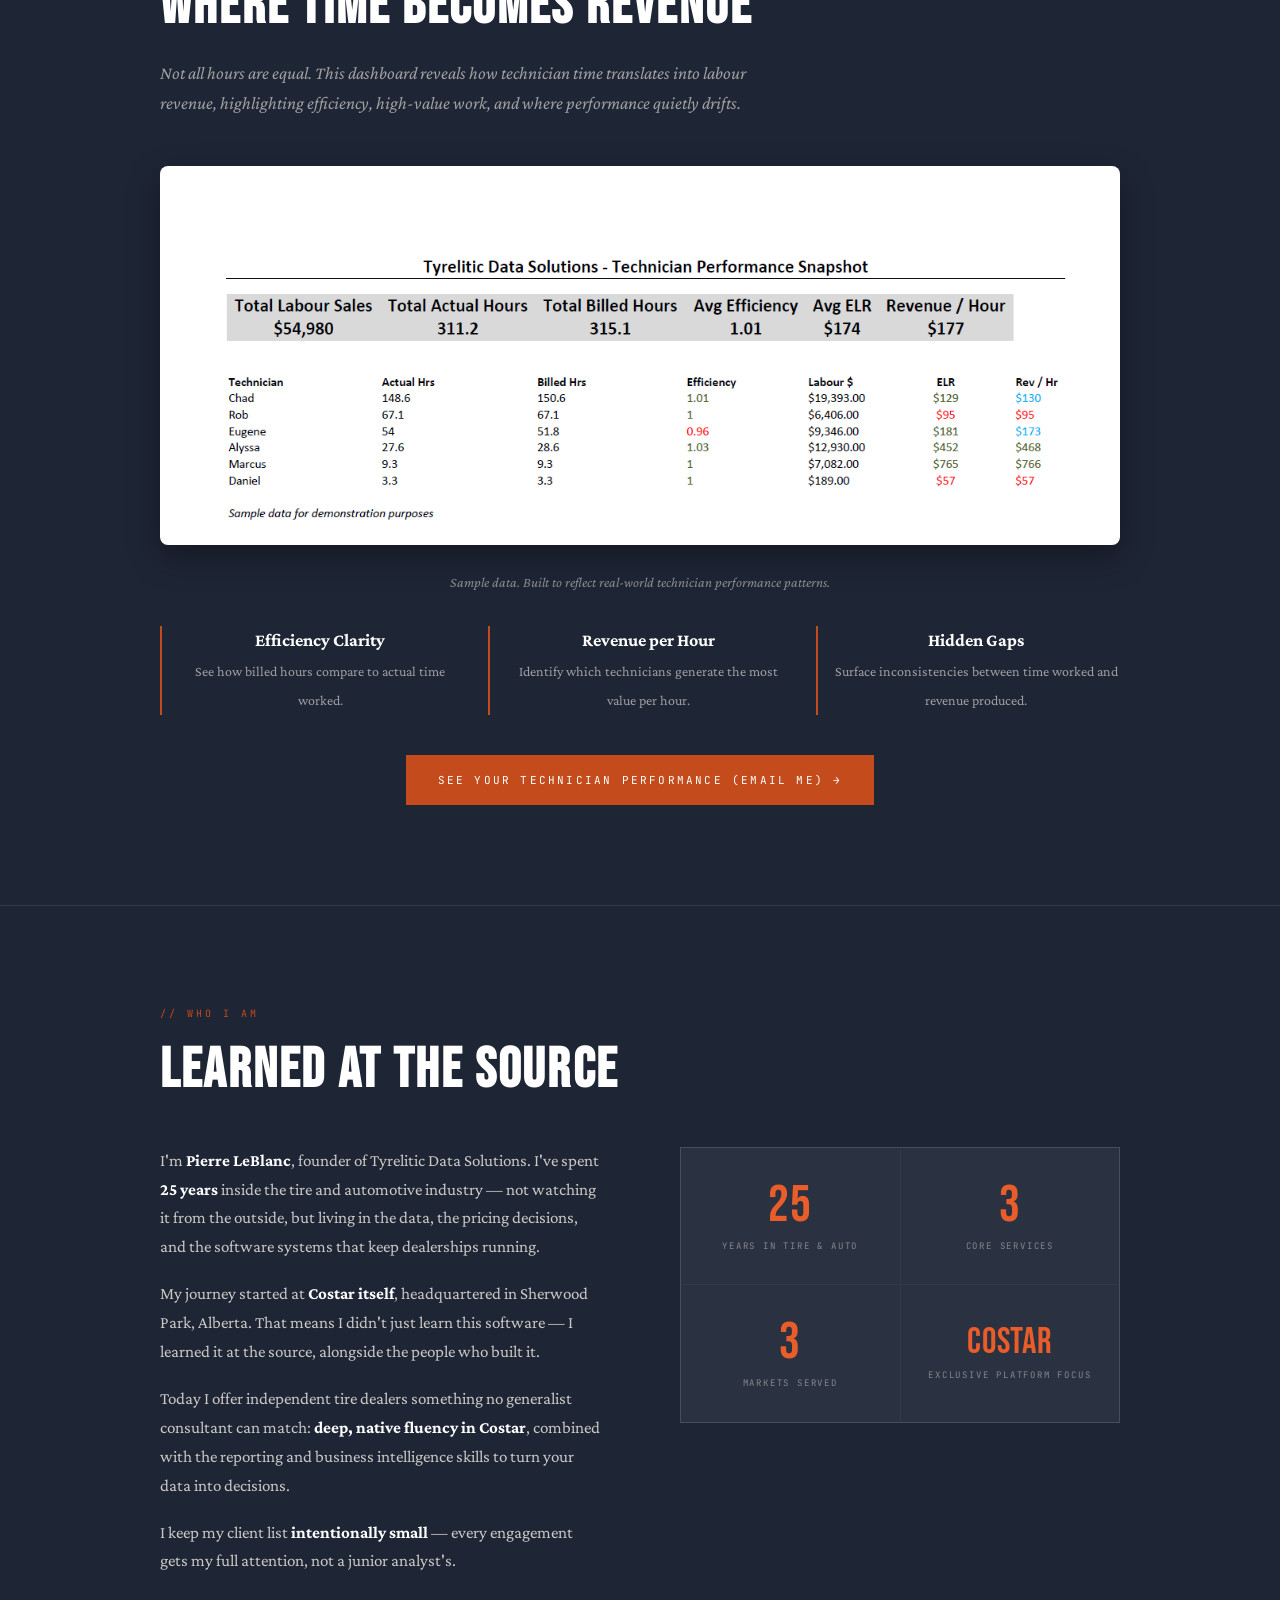
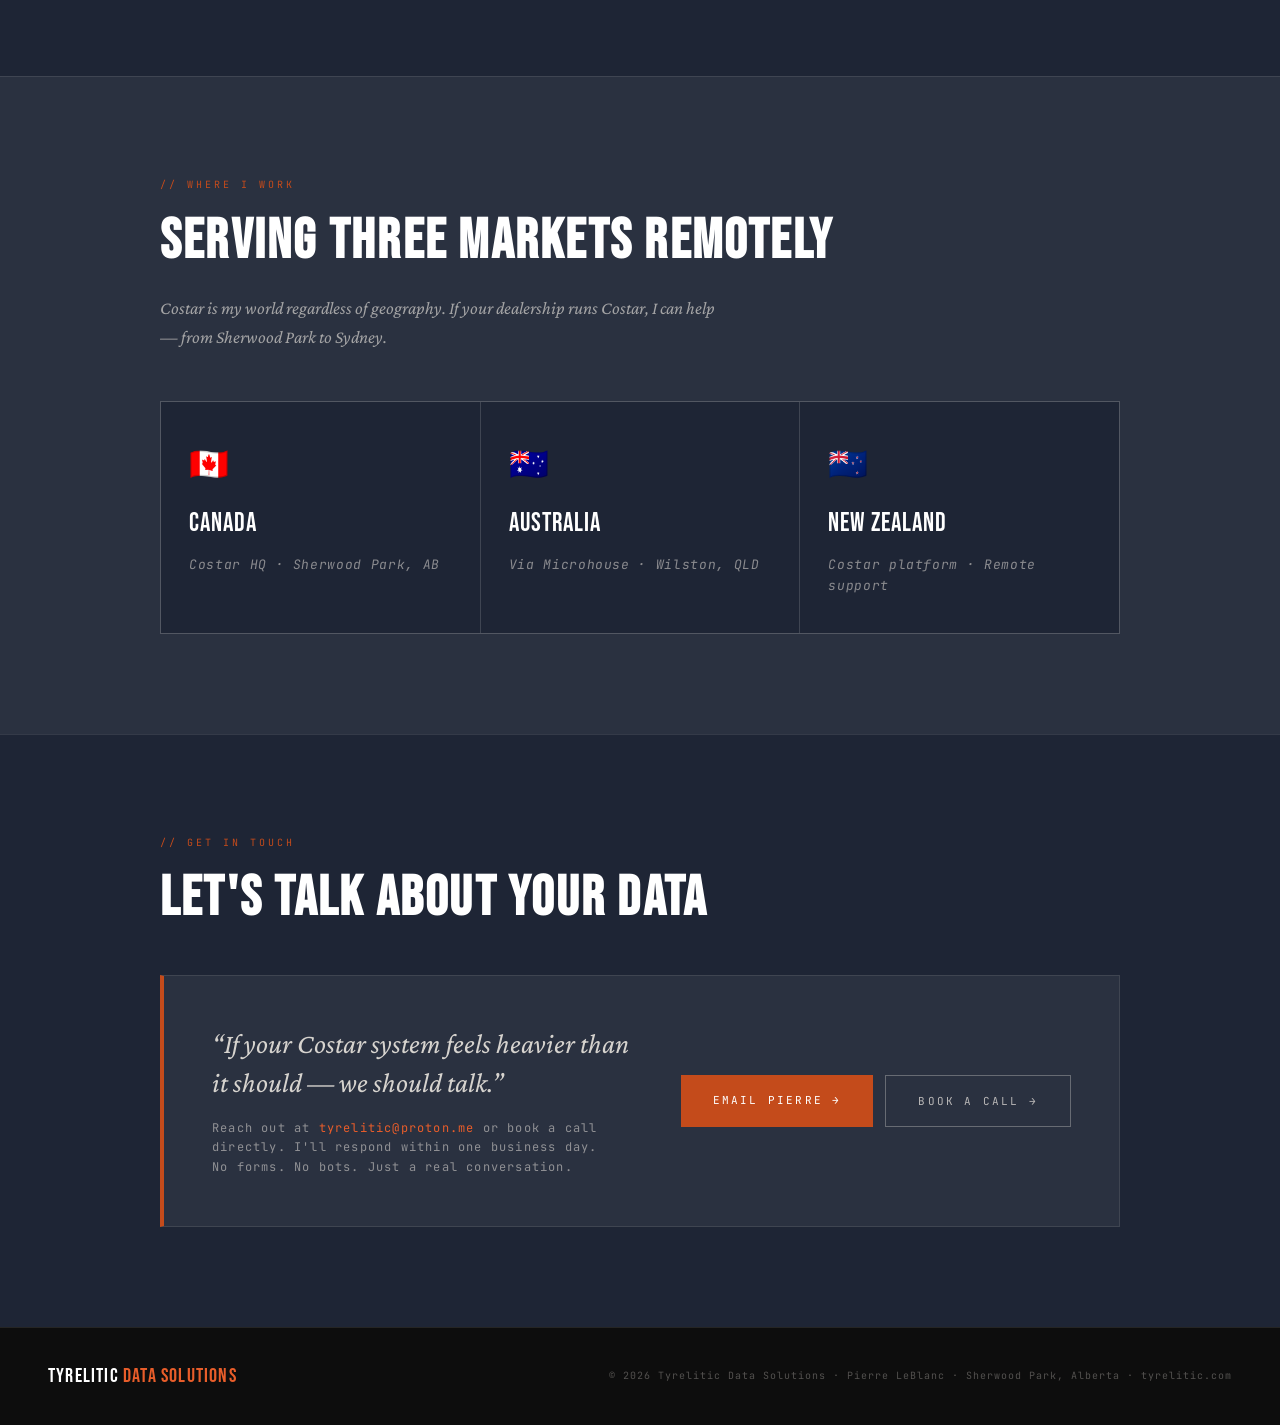
==== commit 803169b5: "Add files via upload" ====
--- a/index.html
+++ b/index.html
@@ -63,7 +63,159 @@
 }
 </script>
 <link href="https://fonts.googleapis.com/css2?family=Bebas+Neue&family=Crimson+Pro:ital,wght@0,300;0,400;0,600;1,300;1,400;1,600&family=JetBrains+Mono:wght@300;400;500&display=swap" rel="stylesheet">
-<link rel="stylesheet" href="styles.css">
+<style>
+  :root {
+    --ink: #0d0d0d;
+    --rust: #c44b1b;
+    --rust-light: #e85d2a;
+    --steel: #1e2535;
+    --steel-mid: #2a3140;
+    --steel-light: #3a4255;
+    --cream: #f5f0e8;
+    --divider: rgba(245,240,232,0.1);
+  }
+  * { margin: 0; padding: 0; box-sizing: border-box; }
+  html { scroll-behavior: smooth; }
+  body { background: var(--steel); color: var(--cream); font-family: 'Crimson Pro', Georgia, serif; font-size: 18px; line-height: 1.65; overflow-x: hidden; }
+
+  /* NAV */
+  nav { position: fixed; top: 0; left: 0; right: 0; z-index: 100; display: flex; justify-content: space-between; align-items: center; padding: 12px 48px; background: rgba(30,37,53,0.95); backdrop-filter: blur(12px); border-bottom: 1px solid var(--divider); }
+  .nav-logo img { height: 56px; width: auto; display: block; }
+  .nav-links { display: flex; gap: 32px; list-style: none; }
+  .nav-links a { font-family: 'JetBrains Mono', monospace; font-size: 10px; letter-spacing: 0.2em; text-transform: uppercase; color: rgba(245,240,232,0.6); text-decoration: none; transition: color 0.2s; }
+  .nav-links a:hover { color: var(--rust-light); }
+  .nav-cta { color: #fff !important; background: var(--rust); padding: 8px 18px; transition: background 0.2s !important; }
+  .nav-cta:hover { background: var(--rust-light) !important; }
+  @media (max-width: 680px) { nav { padding: 12px 24px; } .nav-links { display: none; } }
+
+  /* HERO */
+  .hero { min-height: 100vh; position: relative; overflow: hidden; display: flex; flex-direction: column; }
+  .hero-bg { position: absolute; inset: 0; background: radial-gradient(ellipse 60% 50% at 80% 50%, rgba(196,75,27,0.08) 0%, transparent 70%); }
+  .hero-bg::after { content: ''; position: absolute; inset: 0; background-image: linear-gradient(rgba(245,240,232,0.02) 1px, transparent 1px), linear-gradient(90deg, rgba(245,240,232,0.02) 1px, transparent 1px); background-size: 60px 60px; }
+  .hero-ring { position: absolute; border-radius: 50%; border: 1px solid rgba(196,75,27,0.15); pointer-events: none; }
+  .ring-1 { width: 500px; height: 500px; top: -100px; right: -100px; }
+  .ring-2 { width: 300px; height: 300px; top: 50px; right: 50px; border-color: rgba(196,75,27,0.08); }
+  .ring-3 { width: 200px; height: 200px; bottom: 80px; left: 5%; border-color: rgba(245,240,232,0.05); }
+  .hero-inner { display: grid; grid-template-columns: 1fr 1fr; flex: 1; position: relative; z-index: 1; }
+  .hero-left { display: flex; flex-direction: column; justify-content: center; padding: 120px 48px 80px; }
+  .hero-right { position: relative; overflow: hidden; min-height: 500px; }
+  .hero-right img { width: 100%; height: 100%; object-fit: cover; object-position: center center; display: block; }
+  .hero-right::before { content: ''; position: absolute; inset: 0; background: linear-gradient(to right, var(--steel) 0%, transparent 35%); z-index: 1; }
+  .hero-photo-credit { position: absolute; bottom: 12px; right: 12px; font-family: 'JetBrains Mono', monospace; font-size: 9px; letter-spacing: 0.1em; color: rgba(245,240,232,0.3); z-index: 2; }
+  .hero-photo-credit a { color: rgba(245,240,232,0.3); text-decoration: none; }
+  .hero-photo-credit a:hover { color: rgba(245,240,232,0.6); }
+  @media (max-width: 768px) { .hero-inner { grid-template-columns: 1fr; } .hero-right { min-height: 280px; } .hero-left { padding: 100px 24px 48px; } }
+  .hero-eyebrow { font-family: 'JetBrains Mono', monospace; font-size: 11px; letter-spacing: 0.3em; text-transform: uppercase; color: var(--rust-light); margin-bottom: 20px; opacity: 0; animation: fadeUp 0.8s ease forwards 0.2s; }
+  .hero-title { font-family: 'Bebas Neue', sans-serif; font-size: clamp(56px, 10vw, 110px); line-height: 0.92; letter-spacing: 0.03em; color: #fff; opacity: 0; animation: fadeUp 0.8s ease forwards 0.4s; }
+  .hero-title .accent { color: var(--rust-light); }
+  .hero-subtitle { margin-top: 28px; font-size: clamp(18px, 2.5vw, 22px); font-style: italic; font-weight: 300; color: rgba(245,240,232,0.7); max-width: 540px; line-height: 1.5; opacity: 0; animation: fadeUp 0.8s ease forwards 0.6s; }
+  .hero-meta { margin-top: 40px; display: flex; gap: 40px; flex-wrap: wrap; opacity: 0; animation: fadeUp 0.8s ease forwards 0.8s; }
+  .hero-meta-item { font-family: 'JetBrains Mono', monospace; font-size: 10px; letter-spacing: 0.15em; text-transform: uppercase; color: rgba(245,240,232,0.4); border-left: 2px solid var(--rust); padding-left: 12px; }
+  .hero-meta-item strong { display: block; font-size: 12px; color: var(--cream); margin-top: 2px; }
+  .hero-cta { margin-top: 48px; display: flex; gap: 16px; flex-wrap: wrap; opacity: 0; animation: fadeUp 0.8s ease forwards 1s; }
+
+  /* BUTTONS */
+  .btn-primary { font-family: 'JetBrains Mono', monospace; font-size: 11px; letter-spacing: 0.2em; text-transform: uppercase; background: var(--rust); color: #fff; padding: 16px 32px; text-decoration: none; transition: background 0.2s, transform 0.2s; display: inline-block; }
+  .btn-primary:hover { background: var(--rust-light); transform: translateY(-2px); }
+  .btn-secondary { font-family: 'JetBrains Mono', monospace; font-size: 11px; letter-spacing: 0.2em; text-transform: uppercase; border: 1px solid rgba(245,240,232,0.3); color: rgba(245,240,232,0.7); padding: 16px 32px; text-decoration: none; transition: border-color 0.2s, color 0.2s; display: inline-block; }
+  .btn-secondary:hover { border-color: var(--rust-light); color: var(--rust-light); }
+  .cta-note {
+  flex-basis: 100%;
+  margin-top: 12px;
+  font-size: 13px;
+  font-style: italic;
+  color: rgba(245,240,232,0.5);
+  font-family: 'Crimson Pro', serif;
+}
+
+  /* SECTIONS */
+  section { padding: 100px 48px; border-top: 1px solid var(--divider); position: relative; }
+  @media (max-width: 680px) { section { padding: 72px 24px; } }
+  .section-inner { max-width: 960px; margin: 0 auto; }
+  .section-label { font-family: 'JetBrains Mono', monospace; font-size: 10px; letter-spacing: 0.3em; text-transform: uppercase; color: var(--rust); margin-bottom: 20px; }
+  .section-title { font-family: 'Bebas Neue', sans-serif; font-size: clamp(36px, 5vw, 56px); letter-spacing: 0.04em; color: #fff; line-height: 1; margin-bottom: 24px; }
+
+  /* SERVICES */
+  #services { background: var(--steel-mid); }
+  #fr-services { background: var(--steel); }
+  .services-grid { display: grid; grid-template-columns: repeat(auto-fit, minmax(220px, 1fr)); gap: 1px; background: var(--divider); margin-top: 48px; border: 1px solid var(--divider); }
+  .service-card { background: var(--steel); padding: 36px 28px; transition: background 0.25s; position: relative; overflow: hidden; }
+  #fr-services .service-card { background: var(--steel-mid); }
+  .service-card::before { content: ''; position: absolute; top: 0; left: 0; right: 0; height: 2px; background: var(--rust); transform: scaleX(0); transform-origin: left; transition: transform 0.3s ease; }
+  .service-card:hover { background: var(--steel-light); }
+  .service-card:hover::before { transform: scaleX(1); }
+  .service-icon { font-family: 'JetBrains Mono', monospace; font-size: 11px; letter-spacing: 0.2em; color: var(--rust); margin-bottom: 16px; text-transform: uppercase; }
+  .service-name { font-family: 'Bebas Neue', sans-serif; font-size: 28px; letter-spacing: 0.04em; color: #fff; line-height: 1.05; margin-bottom: 14px; }
+  .service-desc { font-size: 15px; color: rgba(245,240,232,0.6); font-style: italic; line-height: 1.55; margin-bottom: 20px; }
+  .service-list { list-style: none; }
+  .service-list li { font-size: 14px; color: rgba(245,240,232,0.75); padding: 6px 0; border-bottom: 1px solid var(--divider); display: flex; gap: 10px; align-items: flex-start; }
+  .service-list li::before { content: '→'; color: var(--rust); flex-shrink: 0; margin-top: 1px; font-size: 12px; }
+  .coming-soon { display: inline-block; margin-top: 16px; font-family: 'JetBrains Mono', monospace; font-size: 9px; letter-spacing: 0.2em; text-transform: uppercase; color: var(--rust-light); border: 1px solid var(--rust); padding: 4px 10px; }
+
+  
+  /* ABOUT */
+  #about { background: var(--steel); }
+  #fr-about { background: var(--steel-mid); }
+  .about-grid { display: grid; grid-template-columns: 1fr 1fr; gap: 80px; margin-top: 48px; align-items: start; }
+  @media (max-width: 768px) { .about-grid { grid-template-columns: 1fr; gap: 40px; } }
+  .about-text p { font-size: 17px; color: rgba(245,240,232,0.8); margin-bottom: 18px; line-height: 1.7; }
+  .about-text p:last-child { margin-bottom: 0; }
+  .about-text strong { color: #fff; }
+  .about-stats { display: grid; grid-template-columns: 1fr 1fr; gap: 1px; background: var(--divider); border: 1px solid var(--divider); height: fit-content; }
+  .stat-box { background: var(--steel-mid); padding: 32px 24px; text-align: center; }
+  #fr-about .stat-box { background: var(--steel); }
+  .stat-number { font-family: 'Bebas Neue', sans-serif; font-size: 52px; color: var(--rust-light); line-height: 1; letter-spacing: 0.02em; }
+  .stat-label { font-family: 'JetBrains Mono', monospace; font-size: 9px; letter-spacing: 0.2em; text-transform: uppercase; color: rgba(245,240,232,0.45); margin-top: 8px; line-height: 1.4; }
+
+  /* MARKETS */
+  #markets { background: var(--steel-mid); }
+  .markets-row { display: flex; gap: 1px; background: var(--divider); border: 1px solid var(--divider); margin-top: 48px; flex-wrap: wrap; }
+  .market-card { flex: 1; min-width: 200px; background: var(--steel); padding: 36px 28px; transition: background 0.2s; }
+  .market-card:hover { background: var(--steel-light); }
+  .market-flag { font-size: 32px; margin-bottom: 12px; }
+  .market-name { font-family: 'Bebas Neue', sans-serif; font-size: 26px; letter-spacing: 0.04em; color: #fff; margin-bottom: 8px; }
+  .market-note { font-size: 13px; color: rgba(245,240,232,0.5); font-style: italic; font-family: 'JetBrains Mono', monospace; letter-spacing: 0.05em; }
+
+  /* CONTACT */
+  #contact { background: var(--steel); }
+  #fr-contact { background: var(--steel-mid); }
+  .contact-box { margin-top: 48px; border: 1px solid var(--divider); border-left: 4px solid var(--rust); padding: 48px; background: var(--steel-mid); display: grid; grid-template-columns: 1fr auto; gap: 48px; align-items: center; }
+  #fr-contact .contact-box { background: var(--steel); }
+  @media (max-width: 680px) { .contact-box { grid-template-columns: 1fr; padding: 32px 24px; } }
+  .contact-lead { font-size: clamp(20px, 3vw, 28px); font-style: italic; color: rgba(245,240,232,0.85); line-height: 1.4; margin-bottom: 16px; }
+  .contact-detail { font-family: 'JetBrains Mono', monospace; font-size: 12px; letter-spacing: 0.1em; color: rgba(245,240,232,0.5); }
+  .contact-detail a { color: var(--rust-light); text-decoration: none; }
+  .contact-detail a:hover { text-decoration: underline; }
+  .contact-buttons { display: flex; gap: 12px; flex-wrap: wrap; }
+
+  /* LANG DIVIDER */
+  .lang-divider { display: flex; align-items: center; gap: 24px; padding: 48px; background: var(--rust); justify-content: center; }
+  .lang-divider-text { font-family: 'Bebas Neue', sans-serif; font-size: 28px; letter-spacing: 0.1em; color: #fff; }
+  .lang-divider-line { flex: 1; max-width: 120px; height: 1px; background: rgba(255,255,255,0.3); }
+
+  /* FOOTER */
+  footer { background: var(--ink); padding: 32px 48px; display: flex; justify-content: space-between; align-items: center; flex-wrap: wrap; gap: 12px; border-top: 1px solid var(--divider); }
+  .footer-logo { font-family: 'Bebas Neue', sans-serif; font-size: 20px; letter-spacing: 0.06em; color: #fff; }
+  .footer-logo span { color: var(--rust-light); }
+  .footer-copy { font-family: 'JetBrains Mono', monospace; font-size: 10px; letter-spacing: 0.1em; color: rgba(245,240,232,0.3); }
+  iframe {
+  border-radius: 8px;
+  box-shadow: 0 8px 24px rgba(0,0,0,0.25);
+}
+iframe {
+  border-radius: 8px;
+  box-shadow: 0 8px 24px rgba(0,0,0,0.25);
+}
+
+img {
+  transition: transform 0.2s ease;
+}
+
+img:hover {
+  transform: scale(1.01);
+}
+  @keyframes fadeUp { from { opacity: 0; transform: translateY(24px); } to { opacity: 1; transform: translateY(0); } }
+</style>
 </head>
 <body>
 
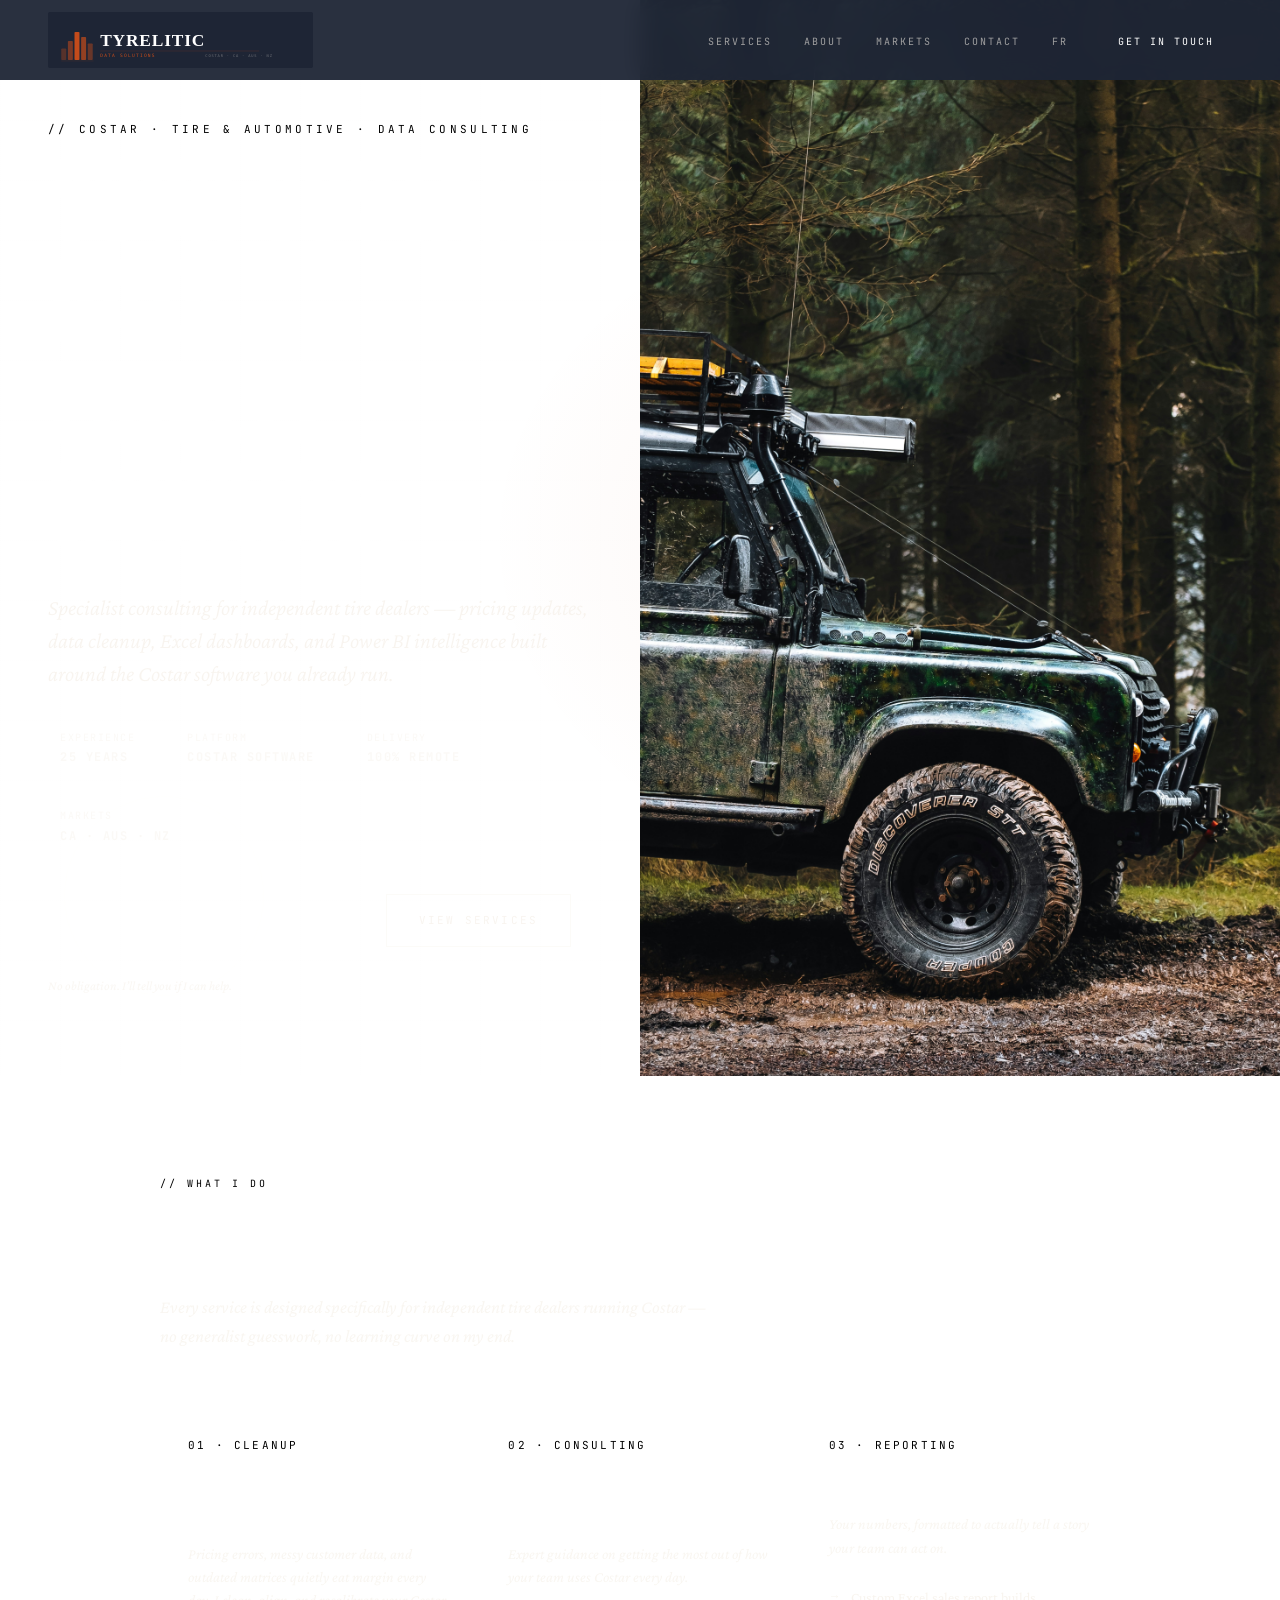
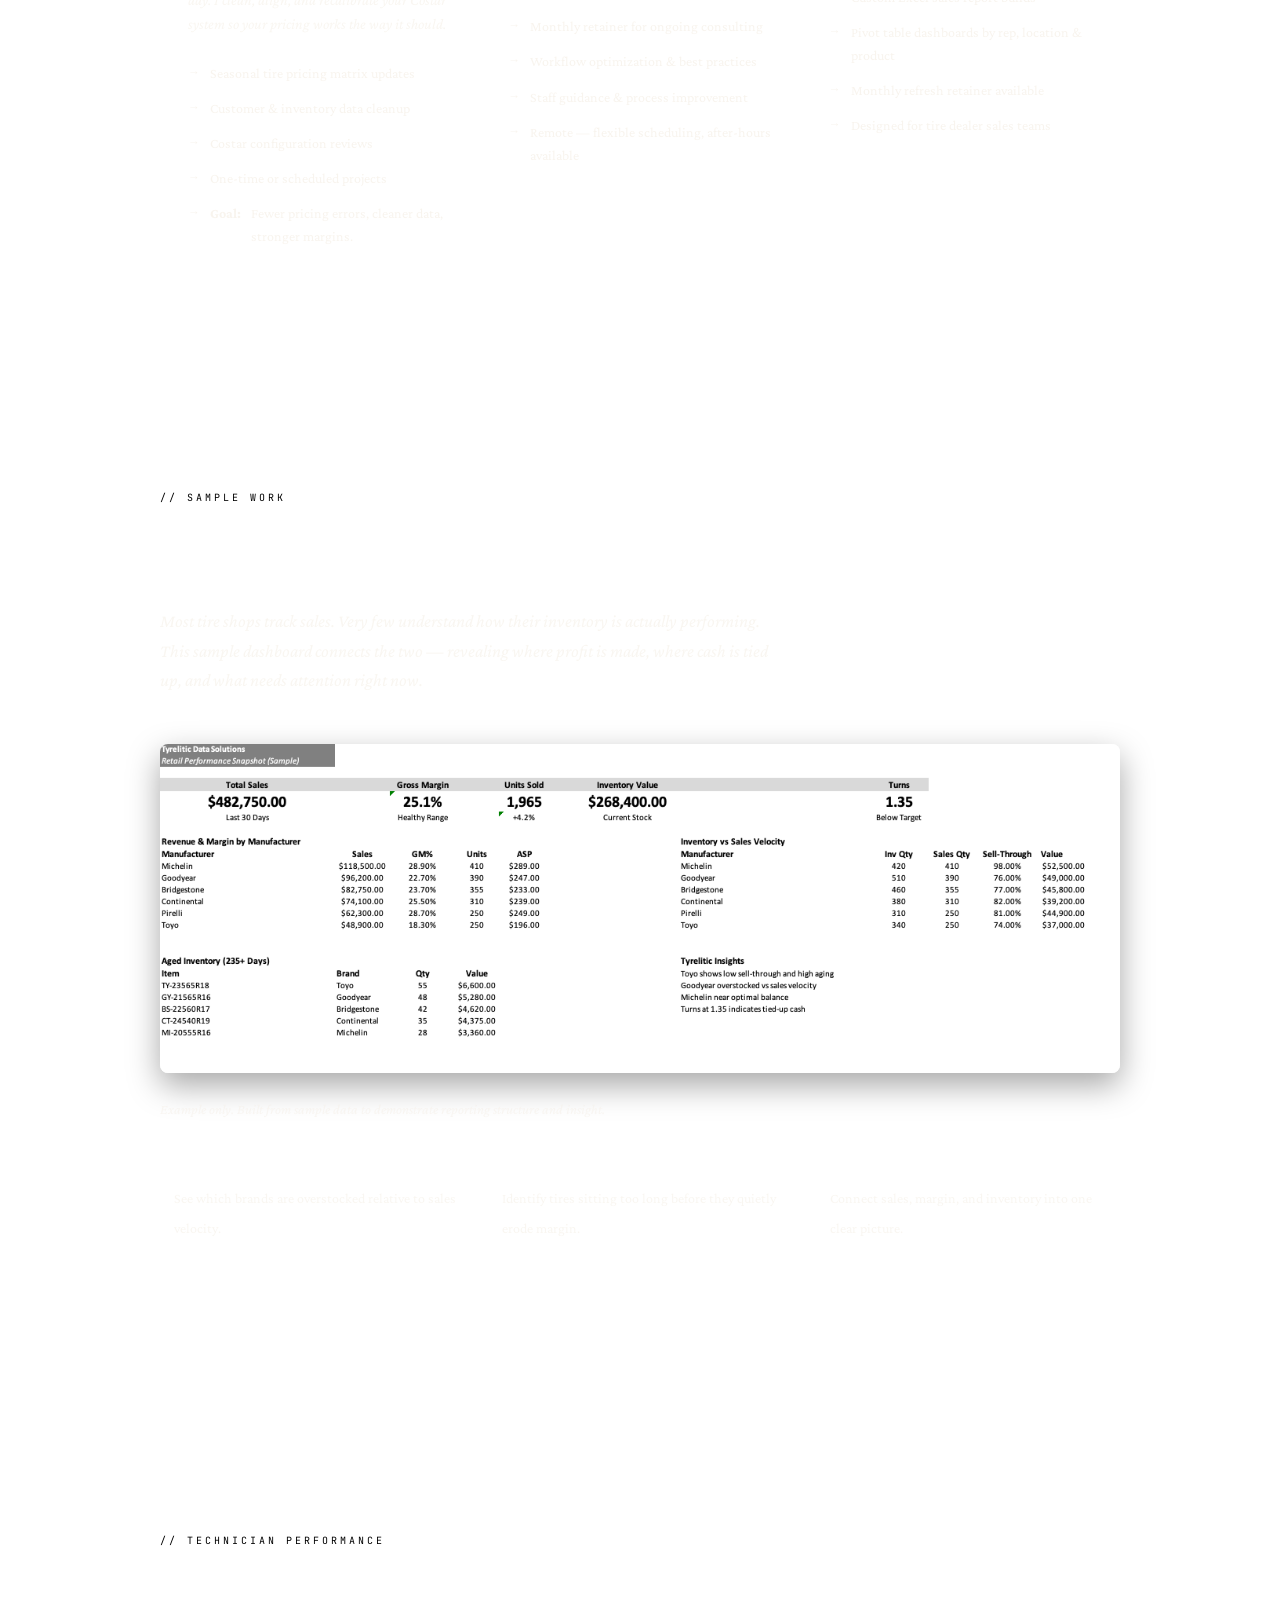
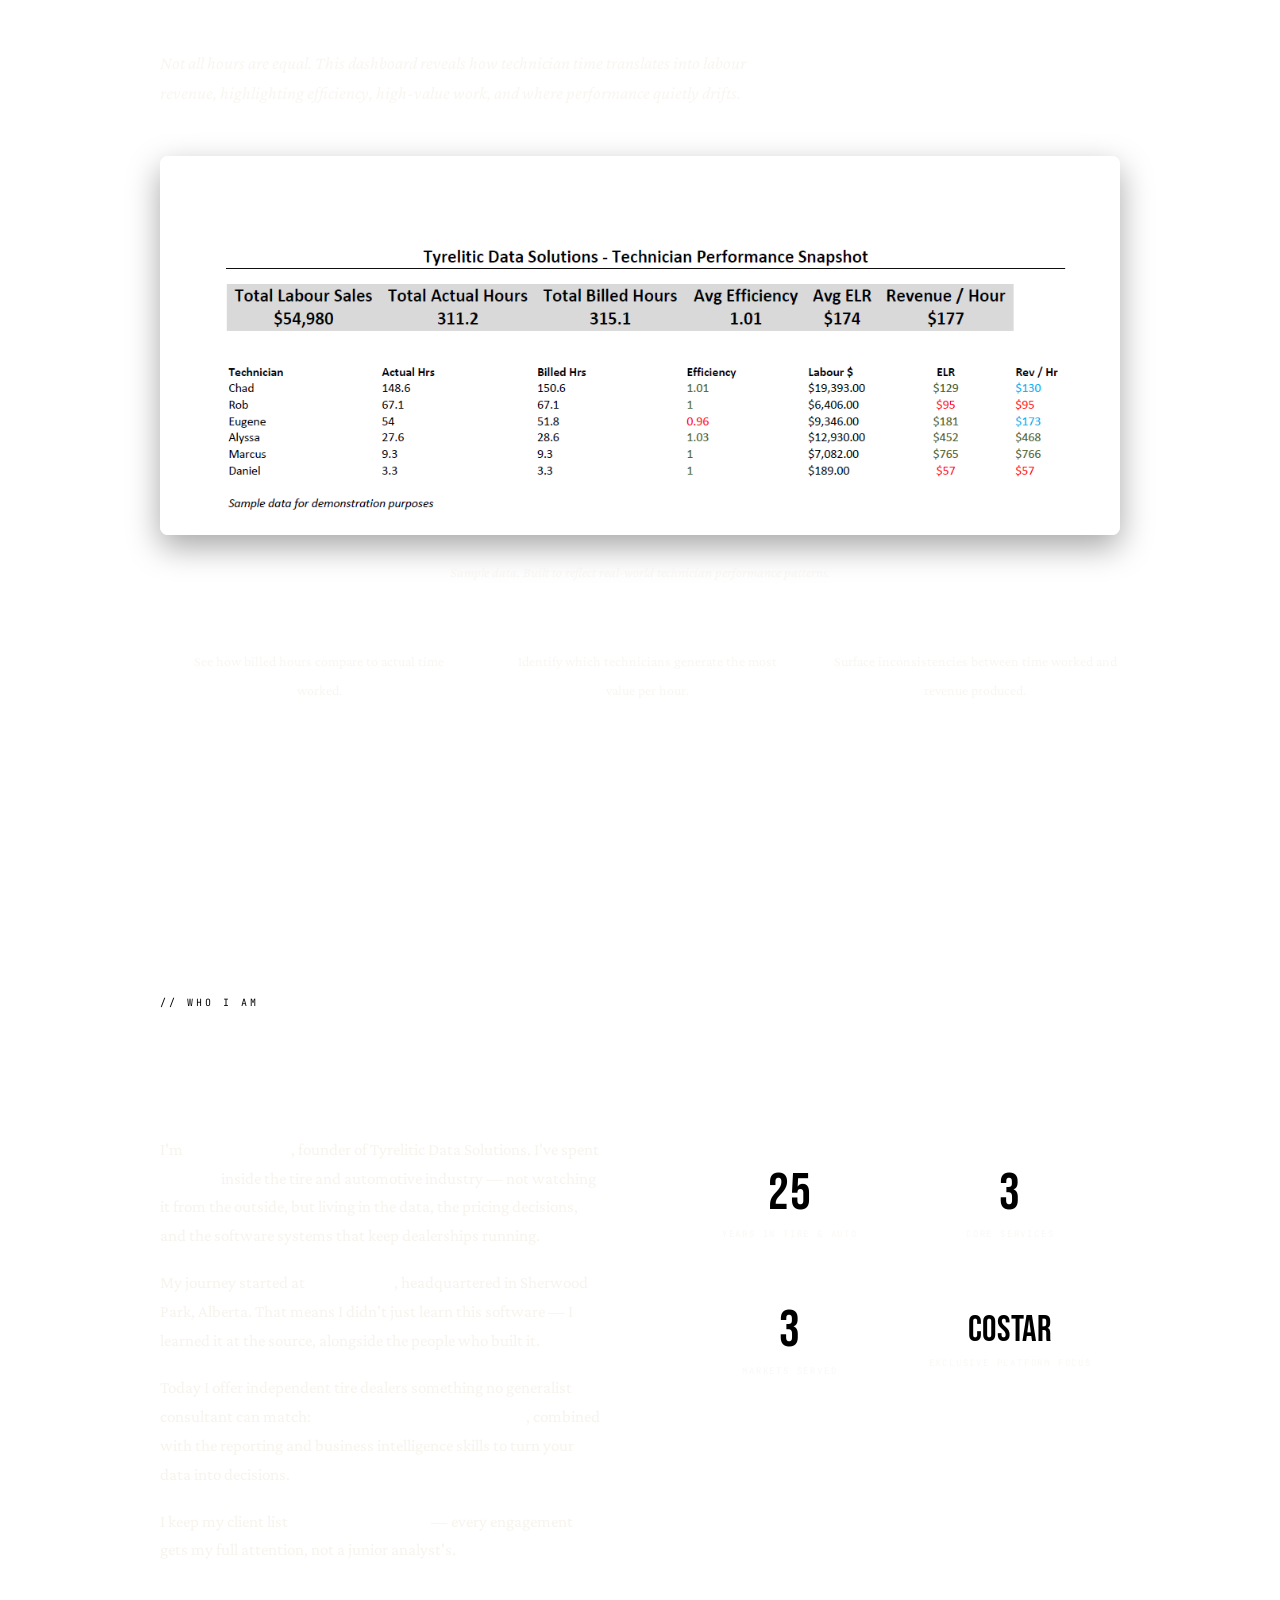
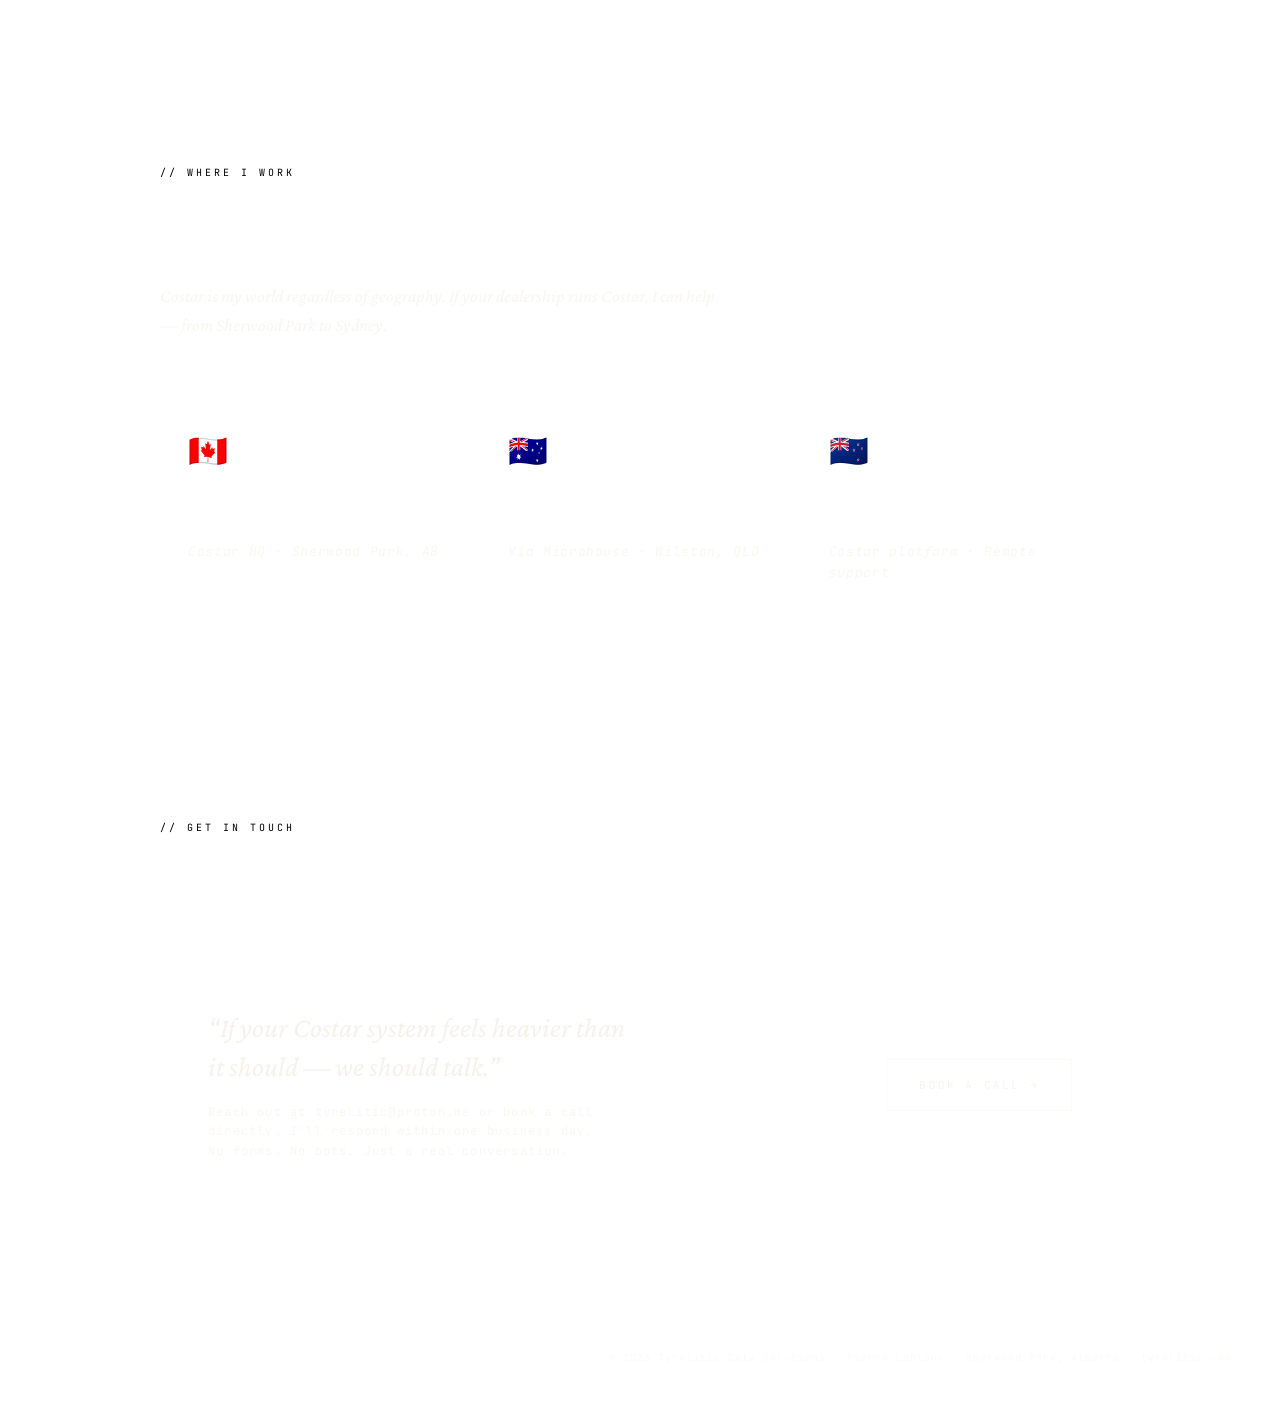
==== commit 5476ce75: "Add files via upload" ====
--- a/index.html
+++ b/index.html
@@ -63,159 +63,7 @@
 }
 </script>
 <link href="https://fonts.googleapis.com/css2?family=Bebas+Neue&family=Crimson+Pro:ital,wght@0,300;0,400;0,600;1,300;1,400;1,600&family=JetBrains+Mono:wght@300;400;500&display=swap" rel="stylesheet">
-<style>
-  :root {
-    --ink: #0d0d0d;
-    --rust: #c44b1b;
-    --rust-light: #e85d2a;
-    --steel: #1e2535;
-    --steel-mid: #2a3140;
-    --steel-light: #3a4255;
-    --cream: #f5f0e8;
-    --divider: rgba(245,240,232,0.1);
-  }
-  * { margin: 0; padding: 0; box-sizing: border-box; }
-  html { scroll-behavior: smooth; }
-  body { background: var(--steel); color: var(--cream); font-family: 'Crimson Pro', Georgia, serif; font-size: 18px; line-height: 1.65; overflow-x: hidden; }
-
-  /* NAV */
-  nav { position: fixed; top: 0; left: 0; right: 0; z-index: 100; display: flex; justify-content: space-between; align-items: center; padding: 12px 48px; background: rgba(30,37,53,0.95); backdrop-filter: blur(12px); border-bottom: 1px solid var(--divider); }
-  .nav-logo img { height: 56px; width: auto; display: block; }
-  .nav-links { display: flex; gap: 32px; list-style: none; }
-  .nav-links a { font-family: 'JetBrains Mono', monospace; font-size: 10px; letter-spacing: 0.2em; text-transform: uppercase; color: rgba(245,240,232,0.6); text-decoration: none; transition: color 0.2s; }
-  .nav-links a:hover { color: var(--rust-light); }
-  .nav-cta { color: #fff !important; background: var(--rust); padding: 8px 18px; transition: background 0.2s !important; }
-  .nav-cta:hover { background: var(--rust-light) !important; }
-  @media (max-width: 680px) { nav { padding: 12px 24px; } .nav-links { display: none; } }
-
-  /* HERO */
-  .hero { min-height: 100vh; position: relative; overflow: hidden; display: flex; flex-direction: column; }
-  .hero-bg { position: absolute; inset: 0; background: radial-gradient(ellipse 60% 50% at 80% 50%, rgba(196,75,27,0.08) 0%, transparent 70%); }
-  .hero-bg::after { content: ''; position: absolute; inset: 0; background-image: linear-gradient(rgba(245,240,232,0.02) 1px, transparent 1px), linear-gradient(90deg, rgba(245,240,232,0.02) 1px, transparent 1px); background-size: 60px 60px; }
-  .hero-ring { position: absolute; border-radius: 50%; border: 1px solid rgba(196,75,27,0.15); pointer-events: none; }
-  .ring-1 { width: 500px; height: 500px; top: -100px; right: -100px; }
-  .ring-2 { width: 300px; height: 300px; top: 50px; right: 50px; border-color: rgba(196,75,27,0.08); }
-  .ring-3 { width: 200px; height: 200px; bottom: 80px; left: 5%; border-color: rgba(245,240,232,0.05); }
-  .hero-inner { display: grid; grid-template-columns: 1fr 1fr; flex: 1; position: relative; z-index: 1; }
-  .hero-left { display: flex; flex-direction: column; justify-content: center; padding: 120px 48px 80px; }
-  .hero-right { position: relative; overflow: hidden; min-height: 500px; }
-  .hero-right img { width: 100%; height: 100%; object-fit: cover; object-position: center center; display: block; }
-  .hero-right::before { content: ''; position: absolute; inset: 0; background: linear-gradient(to right, var(--steel) 0%, transparent 35%); z-index: 1; }
-  .hero-photo-credit { position: absolute; bottom: 12px; right: 12px; font-family: 'JetBrains Mono', monospace; font-size: 9px; letter-spacing: 0.1em; color: rgba(245,240,232,0.3); z-index: 2; }
-  .hero-photo-credit a { color: rgba(245,240,232,0.3); text-decoration: none; }
-  .hero-photo-credit a:hover { color: rgba(245,240,232,0.6); }
-  @media (max-width: 768px) { .hero-inner { grid-template-columns: 1fr; } .hero-right { min-height: 280px; } .hero-left { padding: 100px 24px 48px; } }
-  .hero-eyebrow { font-family: 'JetBrains Mono', monospace; font-size: 11px; letter-spacing: 0.3em; text-transform: uppercase; color: var(--rust-light); margin-bottom: 20px; opacity: 0; animation: fadeUp 0.8s ease forwards 0.2s; }
-  .hero-title { font-family: 'Bebas Neue', sans-serif; font-size: clamp(56px, 10vw, 110px); line-height: 0.92; letter-spacing: 0.03em; color: #fff; opacity: 0; animation: fadeUp 0.8s ease forwards 0.4s; }
-  .hero-title .accent { color: var(--rust-light); }
-  .hero-subtitle { margin-top: 28px; font-size: clamp(18px, 2.5vw, 22px); font-style: italic; font-weight: 300; color: rgba(245,240,232,0.7); max-width: 540px; line-height: 1.5; opacity: 0; animation: fadeUp 0.8s ease forwards 0.6s; }
-  .hero-meta { margin-top: 40px; display: flex; gap: 40px; flex-wrap: wrap; opacity: 0; animation: fadeUp 0.8s ease forwards 0.8s; }
-  .hero-meta-item { font-family: 'JetBrains Mono', monospace; font-size: 10px; letter-spacing: 0.15em; text-transform: uppercase; color: rgba(245,240,232,0.4); border-left: 2px solid var(--rust); padding-left: 12px; }
-  .hero-meta-item strong { display: block; font-size: 12px; color: var(--cream); margin-top: 2px; }
-  .hero-cta { margin-top: 48px; display: flex; gap: 16px; flex-wrap: wrap; opacity: 0; animation: fadeUp 0.8s ease forwards 1s; }
-
-  /* BUTTONS */
-  .btn-primary { font-family: 'JetBrains Mono', monospace; font-size: 11px; letter-spacing: 0.2em; text-transform: uppercase; background: var(--rust); color: #fff; padding: 16px 32px; text-decoration: none; transition: background 0.2s, transform 0.2s; display: inline-block; }
-  .btn-primary:hover { background: var(--rust-light); transform: translateY(-2px); }
-  .btn-secondary { font-family: 'JetBrains Mono', monospace; font-size: 11px; letter-spacing: 0.2em; text-transform: uppercase; border: 1px solid rgba(245,240,232,0.3); color: rgba(245,240,232,0.7); padding: 16px 32px; text-decoration: none; transition: border-color 0.2s, color 0.2s; display: inline-block; }
-  .btn-secondary:hover { border-color: var(--rust-light); color: var(--rust-light); }
-  .cta-note {
-  flex-basis: 100%;
-  margin-top: 12px;
-  font-size: 13px;
-  font-style: italic;
-  color: rgba(245,240,232,0.5);
-  font-family: 'Crimson Pro', serif;
-}
-
-  /* SECTIONS */
-  section { padding: 100px 48px; border-top: 1px solid var(--divider); position: relative; }
-  @media (max-width: 680px) { section { padding: 72px 24px; } }
-  .section-inner { max-width: 960px; margin: 0 auto; }
-  .section-label { font-family: 'JetBrains Mono', monospace; font-size: 10px; letter-spacing: 0.3em; text-transform: uppercase; color: var(--rust); margin-bottom: 20px; }
-  .section-title { font-family: 'Bebas Neue', sans-serif; font-size: clamp(36px, 5vw, 56px); letter-spacing: 0.04em; color: #fff; line-height: 1; margin-bottom: 24px; }
-
-  /* SERVICES */
-  #services { background: var(--steel-mid); }
-  #fr-services { background: var(--steel); }
-  .services-grid { display: grid; grid-template-columns: repeat(auto-fit, minmax(220px, 1fr)); gap: 1px; background: var(--divider); margin-top: 48px; border: 1px solid var(--divider); }
-  .service-card { background: var(--steel); padding: 36px 28px; transition: background 0.25s; position: relative; overflow: hidden; }
-  #fr-services .service-card { background: var(--steel-mid); }
-  .service-card::before { content: ''; position: absolute; top: 0; left: 0; right: 0; height: 2px; background: var(--rust); transform: scaleX(0); transform-origin: left; transition: transform 0.3s ease; }
-  .service-card:hover { background: var(--steel-light); }
-  .service-card:hover::before { transform: scaleX(1); }
-  .service-icon { font-family: 'JetBrains Mono', monospace; font-size: 11px; letter-spacing: 0.2em; color: var(--rust); margin-bottom: 16px; text-transform: uppercase; }
-  .service-name { font-family: 'Bebas Neue', sans-serif; font-size: 28px; letter-spacing: 0.04em; color: #fff; line-height: 1.05; margin-bottom: 14px; }
-  .service-desc { font-size: 15px; color: rgba(245,240,232,0.6); font-style: italic; line-height: 1.55; margin-bottom: 20px; }
-  .service-list { list-style: none; }
-  .service-list li { font-size: 14px; color: rgba(245,240,232,0.75); padding: 6px 0; border-bottom: 1px solid var(--divider); display: flex; gap: 10px; align-items: flex-start; }
-  .service-list li::before { content: '→'; color: var(--rust); flex-shrink: 0; margin-top: 1px; font-size: 12px; }
-  .coming-soon { display: inline-block; margin-top: 16px; font-family: 'JetBrains Mono', monospace; font-size: 9px; letter-spacing: 0.2em; text-transform: uppercase; color: var(--rust-light); border: 1px solid var(--rust); padding: 4px 10px; }
-
-  
-  /* ABOUT */
-  #about { background: var(--steel); }
-  #fr-about { background: var(--steel-mid); }
-  .about-grid { display: grid; grid-template-columns: 1fr 1fr; gap: 80px; margin-top: 48px; align-items: start; }
-  @media (max-width: 768px) { .about-grid { grid-template-columns: 1fr; gap: 40px; } }
-  .about-text p { font-size: 17px; color: rgba(245,240,232,0.8); margin-bottom: 18px; line-height: 1.7; }
-  .about-text p:last-child { margin-bottom: 0; }
-  .about-text strong { color: #fff; }
-  .about-stats { display: grid; grid-template-columns: 1fr 1fr; gap: 1px; background: var(--divider); border: 1px solid var(--divider); height: fit-content; }
-  .stat-box { background: var(--steel-mid); padding: 32px 24px; text-align: center; }
-  #fr-about .stat-box { background: var(--steel); }
-  .stat-number { font-family: 'Bebas Neue', sans-serif; font-size: 52px; color: var(--rust-light); line-height: 1; letter-spacing: 0.02em; }
-  .stat-label { font-family: 'JetBrains Mono', monospace; font-size: 9px; letter-spacing: 0.2em; text-transform: uppercase; color: rgba(245,240,232,0.45); margin-top: 8px; line-height: 1.4; }
-
-  /* MARKETS */
-  #markets { background: var(--steel-mid); }
-  .markets-row { display: flex; gap: 1px; background: var(--divider); border: 1px solid var(--divider); margin-top: 48px; flex-wrap: wrap; }
-  .market-card { flex: 1; min-width: 200px; background: var(--steel); padding: 36px 28px; transition: background 0.2s; }
-  .market-card:hover { background: var(--steel-light); }
-  .market-flag { font-size: 32px; margin-bottom: 12px; }
-  .market-name { font-family: 'Bebas Neue', sans-serif; font-size: 26px; letter-spacing: 0.04em; color: #fff; margin-bottom: 8px; }
-  .market-note { font-size: 13px; color: rgba(245,240,232,0.5); font-style: italic; font-family: 'JetBrains Mono', monospace; letter-spacing: 0.05em; }
-
-  /* CONTACT */
-  #contact { background: var(--steel); }
-  #fr-contact { background: var(--steel-mid); }
-  .contact-box { margin-top: 48px; border: 1px solid var(--divider); border-left: 4px solid var(--rust); padding: 48px; background: var(--steel-mid); display: grid; grid-template-columns: 1fr auto; gap: 48px; align-items: center; }
-  #fr-contact .contact-box { background: var(--steel); }
-  @media (max-width: 680px) { .contact-box { grid-template-columns: 1fr; padding: 32px 24px; } }
-  .contact-lead { font-size: clamp(20px, 3vw, 28px); font-style: italic; color: rgba(245,240,232,0.85); line-height: 1.4; margin-bottom: 16px; }
-  .contact-detail { font-family: 'JetBrains Mono', monospace; font-size: 12px; letter-spacing: 0.1em; color: rgba(245,240,232,0.5); }
-  .contact-detail a { color: var(--rust-light); text-decoration: none; }
-  .contact-detail a:hover { text-decoration: underline; }
-  .contact-buttons { display: flex; gap: 12px; flex-wrap: wrap; }
-
-  /* LANG DIVIDER */
-  .lang-divider { display: flex; align-items: center; gap: 24px; padding: 48px; background: var(--rust); justify-content: center; }
-  .lang-divider-text { font-family: 'Bebas Neue', sans-serif; font-size: 28px; letter-spacing: 0.1em; color: #fff; }
-  .lang-divider-line { flex: 1; max-width: 120px; height: 1px; background: rgba(255,255,255,0.3); }
-
-  /* FOOTER */
-  footer { background: var(--ink); padding: 32px 48px; display: flex; justify-content: space-between; align-items: center; flex-wrap: wrap; gap: 12px; border-top: 1px solid var(--divider); }
-  .footer-logo { font-family: 'Bebas Neue', sans-serif; font-size: 20px; letter-spacing: 0.06em; color: #fff; }
-  .footer-logo span { color: var(--rust-light); }
-  .footer-copy { font-family: 'JetBrains Mono', monospace; font-size: 10px; letter-spacing: 0.1em; color: rgba(245,240,232,0.3); }
-  iframe {
-  border-radius: 8px;
-  box-shadow: 0 8px 24px rgba(0,0,0,0.25);
-}
-iframe {
-  border-radius: 8px;
-  box-shadow: 0 8px 24px rgba(0,0,0,0.25);
-}
-
-img {
-  transition: transform 0.2s ease;
-}
-
-img:hover {
-  transform: scale(1.01);
-}
-  @keyframes fadeUp { from { opacity: 0; transform: translateY(24px); } to { opacity: 1; transform: translateY(0); } }
-</style>
+<link rel="stylesheet" href="styles.css">
 </head>
 <body>
 
--- a/styles.css
+++ b/styles.css
@@ -0,0 +1,153 @@
+<style>
+  :root {
+    --ink: #0d0d0d;
+    --rust: #c44b1b;
+    --rust-light: #e85d2a;
+    --steel: #1e2535;
+    --steel-mid: #2a3140;
+    --steel-light: #3a4255;
+    --cream: #f5f0e8;
+    --divider: rgba(245,240,232,0.1);
+  }
+  * { margin: 0; padding: 0; box-sizing: border-box; }
+  html { scroll-behavior: smooth; }
+  body { background: var(--steel); color: var(--cream); font-family: 'Crimson Pro', Georgia, serif; font-size: 18px; line-height: 1.65; overflow-x: hidden; }
+
+  /* NAV */
+  nav { position: fixed; top: 0; left: 0; right: 0; z-index: 100; display: flex; justify-content: space-between; align-items: center; padding: 12px 48px; background: rgba(30,37,53,0.95); backdrop-filter: blur(12px); border-bottom: 1px solid var(--divider); }
+  .nav-logo img { height: 56px; width: auto; display: block; }
+  .nav-links { display: flex; gap: 32px; list-style: none; }
+  .nav-links a { font-family: 'JetBrains Mono', monospace; font-size: 10px; letter-spacing: 0.2em; text-transform: uppercase; color: rgba(245,240,232,0.6); text-decoration: none; transition: color 0.2s; }
+  .nav-links a:hover { color: var(--rust-light); }
+  .nav-cta { color: #fff !important; background: var(--rust); padding: 8px 18px; transition: background 0.2s !important; }
+  .nav-cta:hover { background: var(--rust-light) !important; }
+  @media (max-width: 680px) { nav { padding: 12px 24px; } .nav-links { display: none; } }
+
+  /* HERO */
+  .hero { min-height: 100vh; position: relative; overflow: hidden; display: flex; flex-direction: column; }
+  .hero-bg { position: absolute; inset: 0; background: radial-gradient(ellipse 60% 50% at 80% 50%, rgba(196,75,27,0.08) 0%, transparent 70%); }
+  .hero-bg::after { content: ''; position: absolute; inset: 0; background-image: linear-gradient(rgba(245,240,232,0.02) 1px, transparent 1px), linear-gradient(90deg, rgba(245,240,232,0.02) 1px, transparent 1px); background-size: 60px 60px; }
+  .hero-ring { position: absolute; border-radius: 50%; border: 1px solid rgba(196,75,27,0.15); pointer-events: none; }
+  .ring-1 { width: 500px; height: 500px; top: -100px; right: -100px; }
+  .ring-2 { width: 300px; height: 300px; top: 50px; right: 50px; border-color: rgba(196,75,27,0.08); }
+  .ring-3 { width: 200px; height: 200px; bottom: 80px; left: 5%; border-color: rgba(245,240,232,0.05); }
+  .hero-inner { display: grid; grid-template-columns: 1fr 1fr; flex: 1; position: relative; z-index: 1; }
+  .hero-left { display: flex; flex-direction: column; justify-content: center; padding: 120px 48px 80px; }
+  .hero-right { position: relative; overflow: hidden; min-height: 500px; }
+  .hero-right img { width: 100%; height: 100%; object-fit: cover; object-position: center center; display: block; }
+  .hero-right::before { content: ''; position: absolute; inset: 0; background: linear-gradient(to right, var(--steel) 0%, transparent 35%); z-index: 1; }
+  .hero-photo-credit { position: absolute; bottom: 12px; right: 12px; font-family: 'JetBrains Mono', monospace; font-size: 9px; letter-spacing: 0.1em; color: rgba(245,240,232,0.3); z-index: 2; }
+  .hero-photo-credit a { color: rgba(245,240,232,0.3); text-decoration: none; }
+  .hero-photo-credit a:hover { color: rgba(245,240,232,0.6); }
+  @media (max-width: 768px) { .hero-inner { grid-template-columns: 1fr; } .hero-right { min-height: 280px; } .hero-left { padding: 100px 24px 48px; } }
+  .hero-eyebrow { font-family: 'JetBrains Mono', monospace; font-size: 11px; letter-spacing: 0.3em; text-transform: uppercase; color: var(--rust-light); margin-bottom: 20px; opacity: 0; animation: fadeUp 0.8s ease forwards 0.2s; }
+  .hero-title { font-family: 'Bebas Neue', sans-serif; font-size: clamp(56px, 10vw, 110px); line-height: 0.92; letter-spacing: 0.03em; color: #fff; opacity: 0; animation: fadeUp 0.8s ease forwards 0.4s; }
+  .hero-title .accent { color: var(--rust-light); }
+  .hero-subtitle { margin-top: 28px; font-size: clamp(18px, 2.5vw, 22px); font-style: italic; font-weight: 300; color: rgba(245,240,232,0.7); max-width: 540px; line-height: 1.5; opacity: 0; animation: fadeUp 0.8s ease forwards 0.6s; }
+  .hero-meta { margin-top: 40px; display: flex; gap: 40px; flex-wrap: wrap; opacity: 0; animation: fadeUp 0.8s ease forwards 0.8s; }
+  .hero-meta-item { font-family: 'JetBrains Mono', monospace; font-size: 10px; letter-spacing: 0.15em; text-transform: uppercase; color: rgba(245,240,232,0.4); border-left: 2px solid var(--rust); padding-left: 12px; }
+  .hero-meta-item strong { display: block; font-size: 12px; color: var(--cream); margin-top: 2px; }
+  .hero-cta { margin-top: 48px; display: flex; gap: 16px; flex-wrap: wrap; opacity: 0; animation: fadeUp 0.8s ease forwards 1s; }
+
+  /* BUTTONS */
+  .btn-primary { font-family: 'JetBrains Mono', monospace; font-size: 11px; letter-spacing: 0.2em; text-transform: uppercase; background: var(--rust); color: #fff; padding: 16px 32px; text-decoration: none; transition: background 0.2s, transform 0.2s; display: inline-block; }
+  .btn-primary:hover { background: var(--rust-light); transform: translateY(-2px); }
+  .btn-secondary { font-family: 'JetBrains Mono', monospace; font-size: 11px; letter-spacing: 0.2em; text-transform: uppercase; border: 1px solid rgba(245,240,232,0.3); color: rgba(245,240,232,0.7); padding: 16px 32px; text-decoration: none; transition: border-color 0.2s, color 0.2s; display: inline-block; }
+  .btn-secondary:hover { border-color: var(--rust-light); color: var(--rust-light); }
+  .cta-note {
+  flex-basis: 100%;
+  margin-top: 12px;
+  font-size: 13px;
+  font-style: italic;
+  color: rgba(245,240,232,0.5);
+  font-family: 'Crimson Pro', serif;
+}
+
+  /* SECTIONS */
+  section { padding: 100px 48px; border-top: 1px solid var(--divider); position: relative; }
+  @media (max-width: 680px) { section { padding: 72px 24px; } }
+  .section-inner { max-width: 960px; margin: 0 auto; }
+  .section-label { font-family: 'JetBrains Mono', monospace; font-size: 10px; letter-spacing: 0.3em; text-transform: uppercase; color: var(--rust); margin-bottom: 20px; }
+  .section-title { font-family: 'Bebas Neue', sans-serif; font-size: clamp(36px, 5vw, 56px); letter-spacing: 0.04em; color: #fff; line-height: 1; margin-bottom: 24px; }
+
+  /* SERVICES */
+  #services { background: var(--steel-mid); }
+  #fr-services { background: var(--steel); }
+  .services-grid { display: grid; grid-template-columns: repeat(auto-fit, minmax(220px, 1fr)); gap: 1px; background: var(--divider); margin-top: 48px; border: 1px solid var(--divider); }
+  .service-card { background: var(--steel); padding: 36px 28px; transition: background 0.25s; position: relative; overflow: hidden; }
+  #fr-services .service-card { background: var(--steel-mid); }
+  .service-card::before { content: ''; position: absolute; top: 0; left: 0; right: 0; height: 2px; background: var(--rust); transform: scaleX(0); transform-origin: left; transition: transform 0.3s ease; }
+  .service-card:hover { background: var(--steel-light); }
+  .service-card:hover::before { transform: scaleX(1); }
+  .service-icon { font-family: 'JetBrains Mono', monospace; font-size: 11px; letter-spacing: 0.2em; color: var(--rust); margin-bottom: 16px; text-transform: uppercase; }
+  .service-name { font-family: 'Bebas Neue', sans-serif; font-size: 28px; letter-spacing: 0.04em; color: #fff; line-height: 1.05; margin-bottom: 14px; }
+  .service-desc { font-size: 15px; color: rgba(245,240,232,0.6); font-style: italic; line-height: 1.55; margin-bottom: 20px; }
+  .service-list { list-style: none; }
+  .service-list li { font-size: 14px; color: rgba(245,240,232,0.75); padding: 6px 0; border-bottom: 1px solid var(--divider); display: flex; gap: 10px; align-items: flex-start; }
+  .service-list li::before { content: '→'; color: var(--rust); flex-shrink: 0; margin-top: 1px; font-size: 12px; }
+  .coming-soon { display: inline-block; margin-top: 16px; font-family: 'JetBrains Mono', monospace; font-size: 9px; letter-spacing: 0.2em; text-transform: uppercase; color: var(--rust-light); border: 1px solid var(--rust); padding: 4px 10px; }
+
+  
+  /* ABOUT */
+  #about { background: var(--steel); }
+  #fr-about { background: var(--steel-mid); }
+  .about-grid { display: grid; grid-template-columns: 1fr 1fr; gap: 80px; margin-top: 48px; align-items: start; }
+  @media (max-width: 768px) { .about-grid { grid-template-columns: 1fr; gap: 40px; } }
+  .about-text p { font-size: 17px; color: rgba(245,240,232,0.8); margin-bottom: 18px; line-height: 1.7; }
+  .about-text p:last-child { margin-bottom: 0; }
+  .about-text strong { color: #fff; }
+  .about-stats { display: grid; grid-template-columns: 1fr 1fr; gap: 1px; background: var(--divider); border: 1px solid var(--divider); height: fit-content; }
+  .stat-box { background: var(--steel-mid); padding: 32px 24px; text-align: center; }
+  #fr-about .stat-box { background: var(--steel); }
+  .stat-number { font-family: 'Bebas Neue', sans-serif; font-size: 52px; color: var(--rust-light); line-height: 1; letter-spacing: 0.02em; }
+  .stat-label { font-family: 'JetBrains Mono', monospace; font-size: 9px; letter-spacing: 0.2em; text-transform: uppercase; color: rgba(245,240,232,0.45); margin-top: 8px; line-height: 1.4; }
+
+  /* MARKETS */
+  #markets { background: var(--steel-mid); }
+  .markets-row { display: flex; gap: 1px; background: var(--divider); border: 1px solid var(--divider); margin-top: 48px; flex-wrap: wrap; }
+  .market-card { flex: 1; min-width: 200px; background: var(--steel); padding: 36px 28px; transition: background 0.2s; }
+  .market-card:hover { background: var(--steel-light); }
+  .market-flag { font-size: 32px; margin-bottom: 12px; }
+  .market-name { font-family: 'Bebas Neue', sans-serif; font-size: 26px; letter-spacing: 0.04em; color: #fff; margin-bottom: 8px; }
+  .market-note { font-size: 13px; color: rgba(245,240,232,0.5); font-style: italic; font-family: 'JetBrains Mono', monospace; letter-spacing: 0.05em; }
+
+  /* CONTACT */
+  #contact { background: var(--steel); }
+  #fr-contact { background: var(--steel-mid); }
+  .contact-box { margin-top: 48px; border: 1px solid var(--divider); border-left: 4px solid var(--rust); padding: 48px; background: var(--steel-mid); display: grid; grid-template-columns: 1fr auto; gap: 48px; align-items: center; }
+  #fr-contact .contact-box { background: var(--steel); }
+  @media (max-width: 680px) { .contact-box { grid-template-columns: 1fr; padding: 32px 24px; } }
+  .contact-lead { font-size: clamp(20px, 3vw, 28px); font-style: italic; color: rgba(245,240,232,0.85); line-height: 1.4; margin-bottom: 16px; }
+  .contact-detail { font-family: 'JetBrains Mono', monospace; font-size: 12px; letter-spacing: 0.1em; color: rgba(245,240,232,0.5); }
+  .contact-detail a { color: var(--rust-light); text-decoration: none; }
+  .contact-detail a:hover { text-decoration: underline; }
+  .contact-buttons { display: flex; gap: 12px; flex-wrap: wrap; }
+
+  /* LANG DIVIDER */
+  .lang-divider { display: flex; align-items: center; gap: 24px; padding: 48px; background: var(--rust); justify-content: center; }
+  .lang-divider-text { font-family: 'Bebas Neue', sans-serif; font-size: 28px; letter-spacing: 0.1em; color: #fff; }
+  .lang-divider-line { flex: 1; max-width: 120px; height: 1px; background: rgba(255,255,255,0.3); }
+
+  /* FOOTER */
+  footer { background: var(--ink); padding: 32px 48px; display: flex; justify-content: space-between; align-items: center; flex-wrap: wrap; gap: 12px; border-top: 1px solid var(--divider); }
+  .footer-logo { font-family: 'Bebas Neue', sans-serif; font-size: 20px; letter-spacing: 0.06em; color: #fff; }
+  .footer-logo span { color: var(--rust-light); }
+  .footer-copy { font-family: 'JetBrains Mono', monospace; font-size: 10px; letter-spacing: 0.1em; color: rgba(245,240,232,0.3); }
+  iframe {
+  border-radius: 8px;
+  box-shadow: 0 8px 24px rgba(0,0,0,0.25);
+}
+iframe {
+  border-radius: 8px;
+  box-shadow: 0 8px 24px rgba(0,0,0,0.25);
+}
+
+img {
+  transition: transform 0.2s ease;
+}
+
+img:hover {
+  transform: scale(1.01);
+}
+  @keyframes fadeUp { from { opacity: 0; transform: translateY(24px); } to { opacity: 1; transform: translateY(0); } }
+</style>
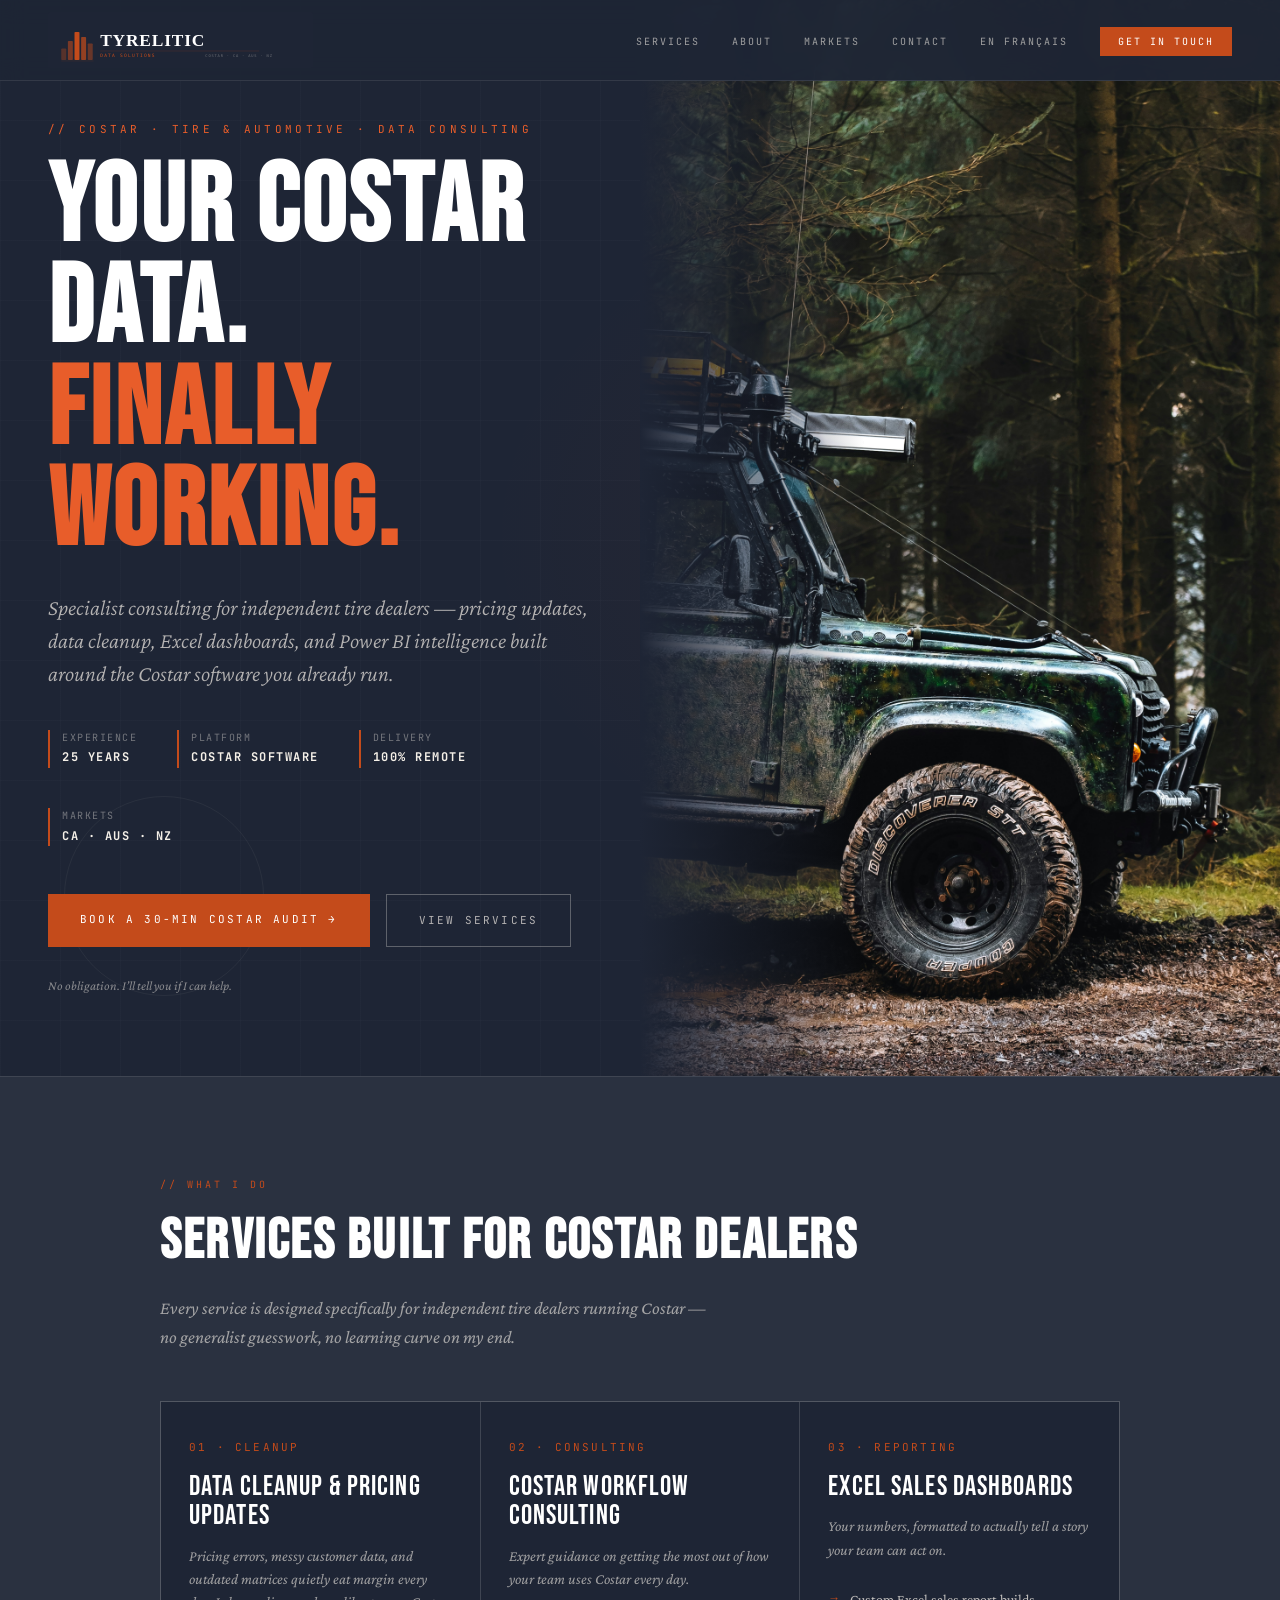
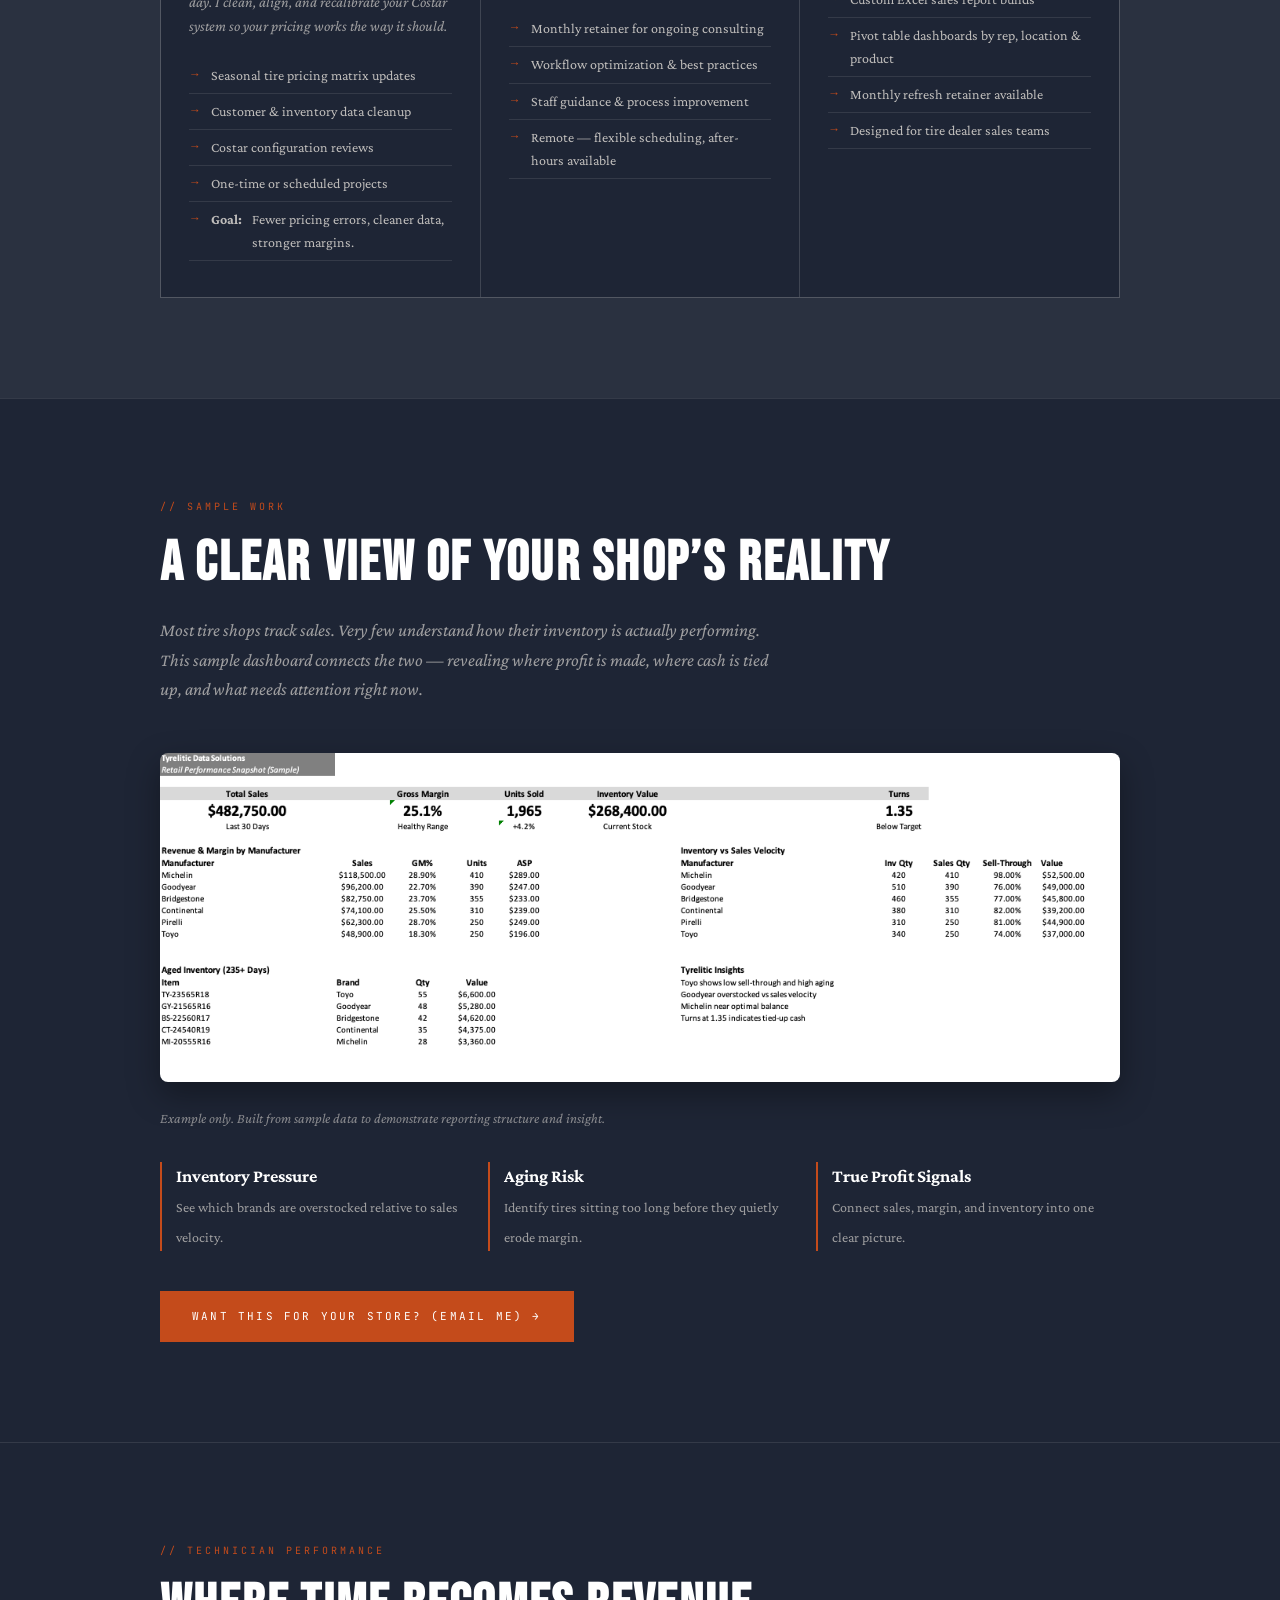
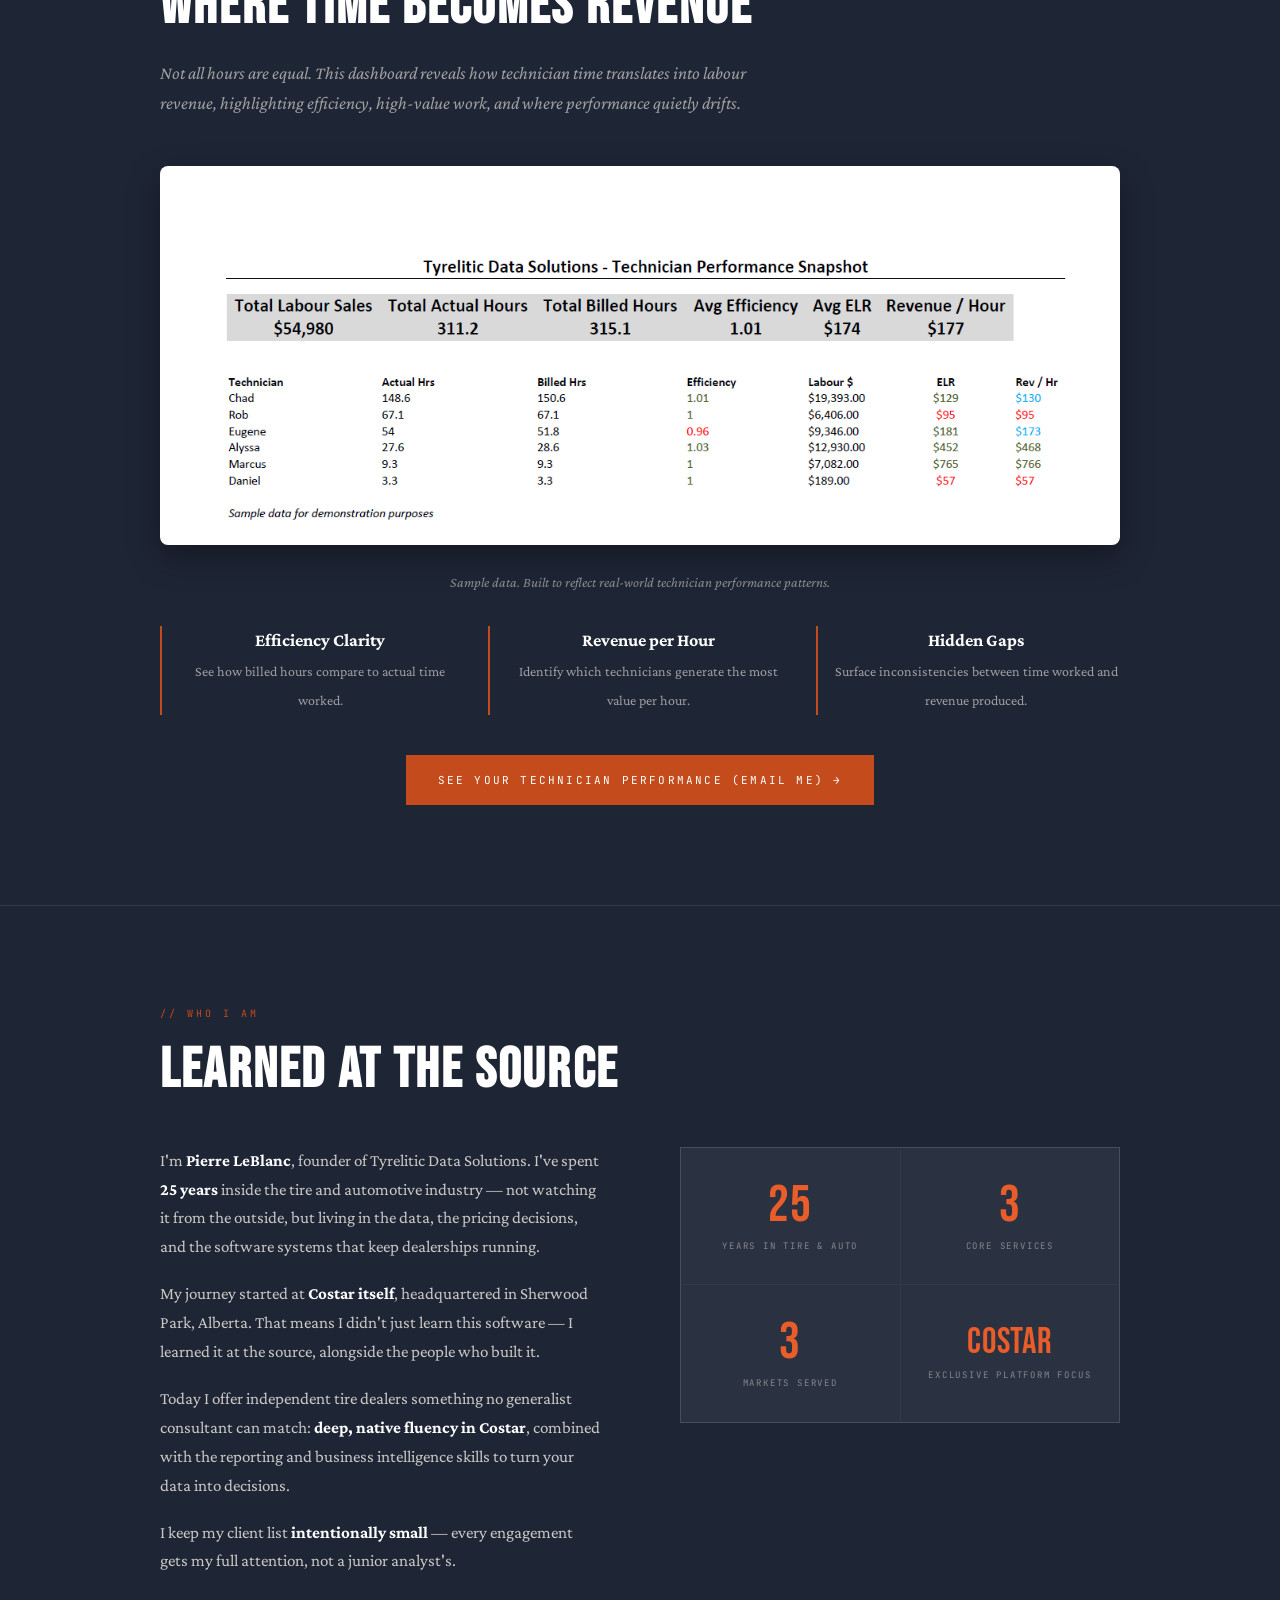
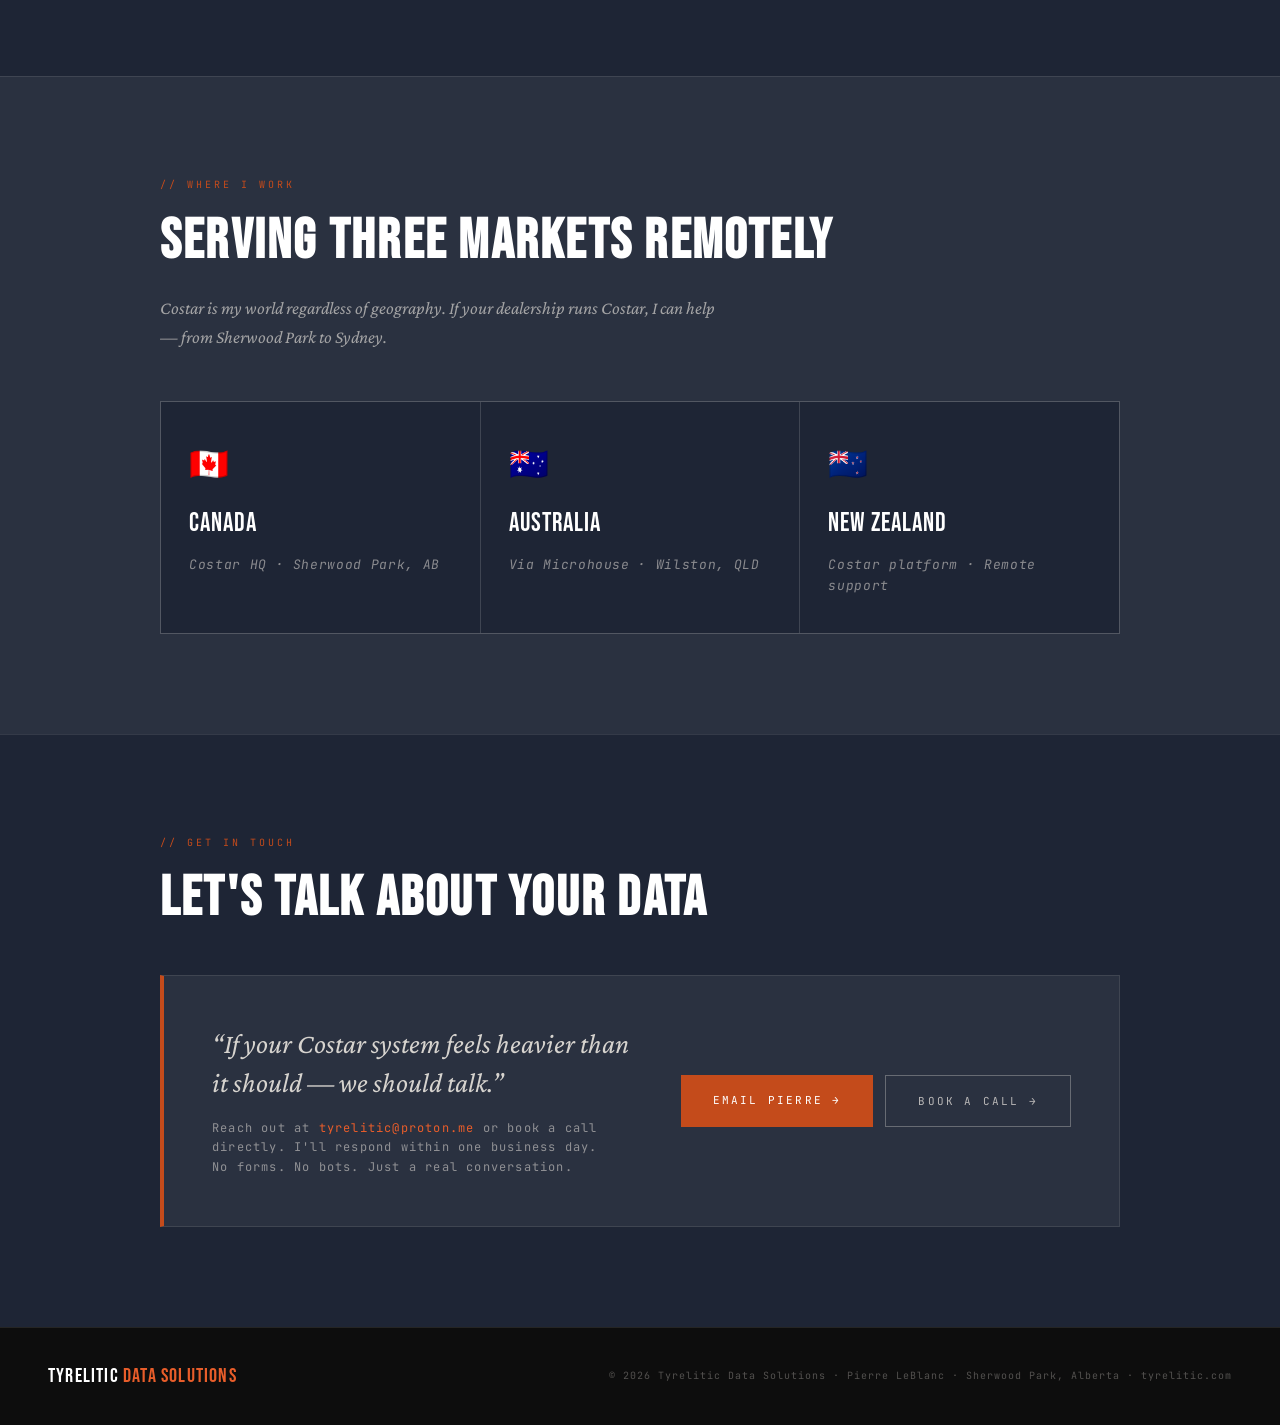
==== commit 2ada17af: "Update index.html" ====
--- a/index.html
+++ b/index.html
@@ -74,7 +74,7 @@
     <li><a href="#about">About</a></li>
     <li><a href="#markets">Markets</a></li>
     <li><a href="#contact">Contact</a></li>
-    <li><a href="fr.html">FR</a></li>
+    <li><a href="fr.html">En fran&ccedil;ais</a></li>
     <li><a href="mailto:tyrelitic@proton.me" class="nav-cta">Get in Touch</a></li>
   </ul>
 </nav>
--- a/styles.css
+++ b/styles.css
@@ -1,4 +1,3 @@
-<style>
   :root {
     --ink: #0d0d0d;
     --rust: #c44b1b;
@@ -150,4 +149,3 @@
   transform: scale(1.01);
 }
   @keyframes fadeUp { from { opacity: 0; transform: translateY(24px); } to { opacity: 1; transform: translateY(0); } }
-</style>
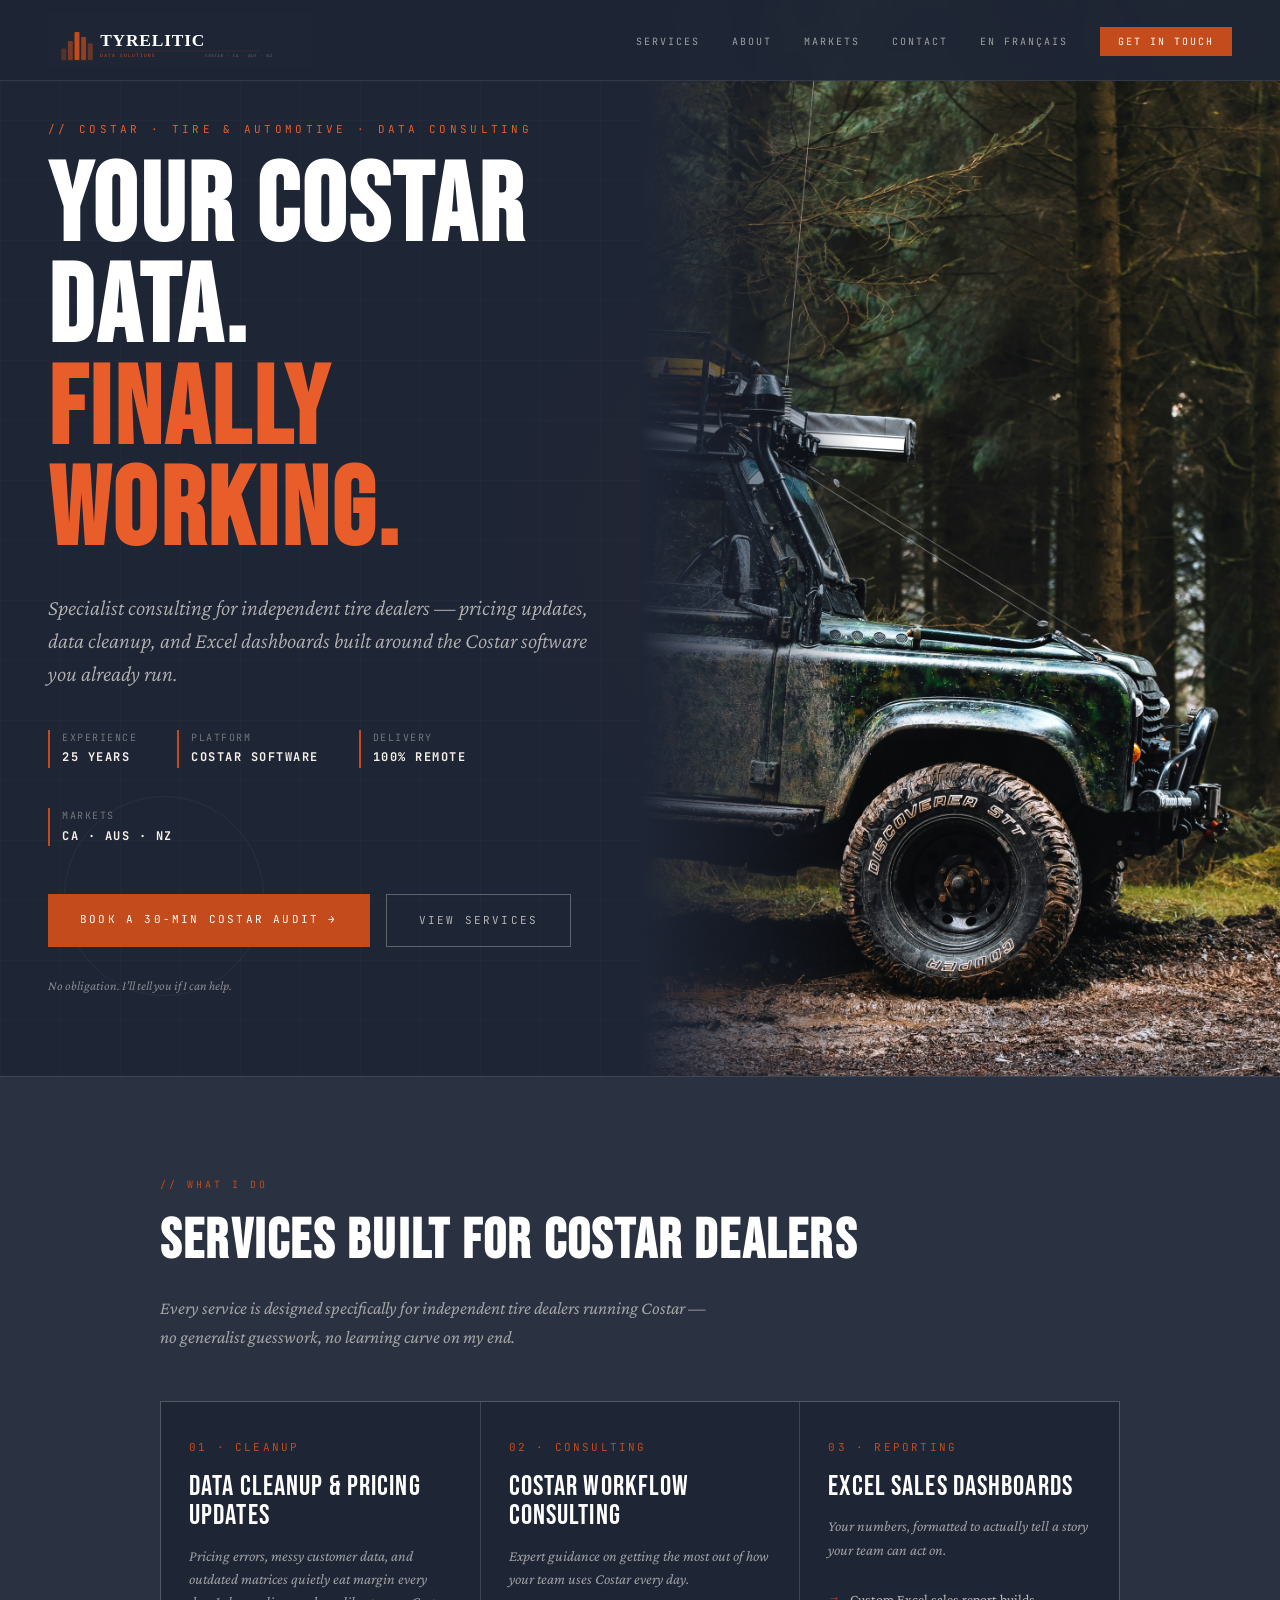
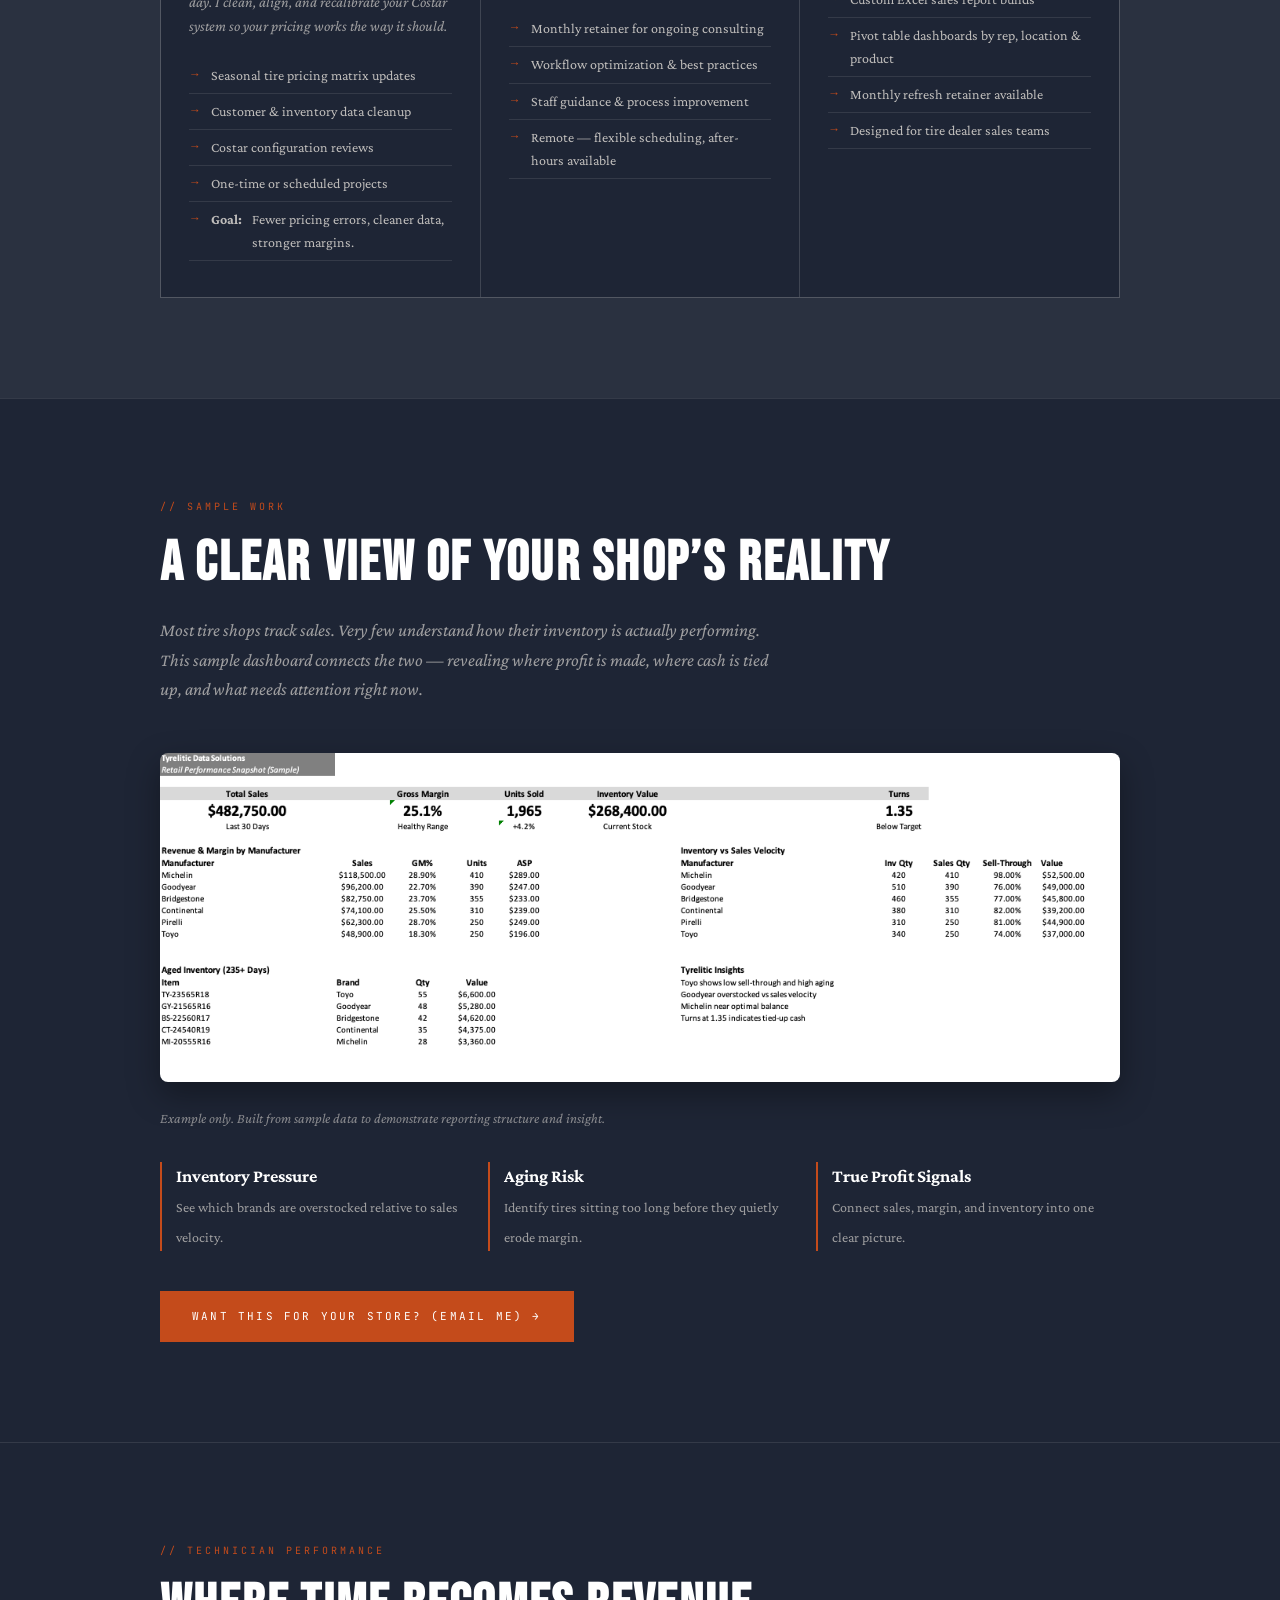
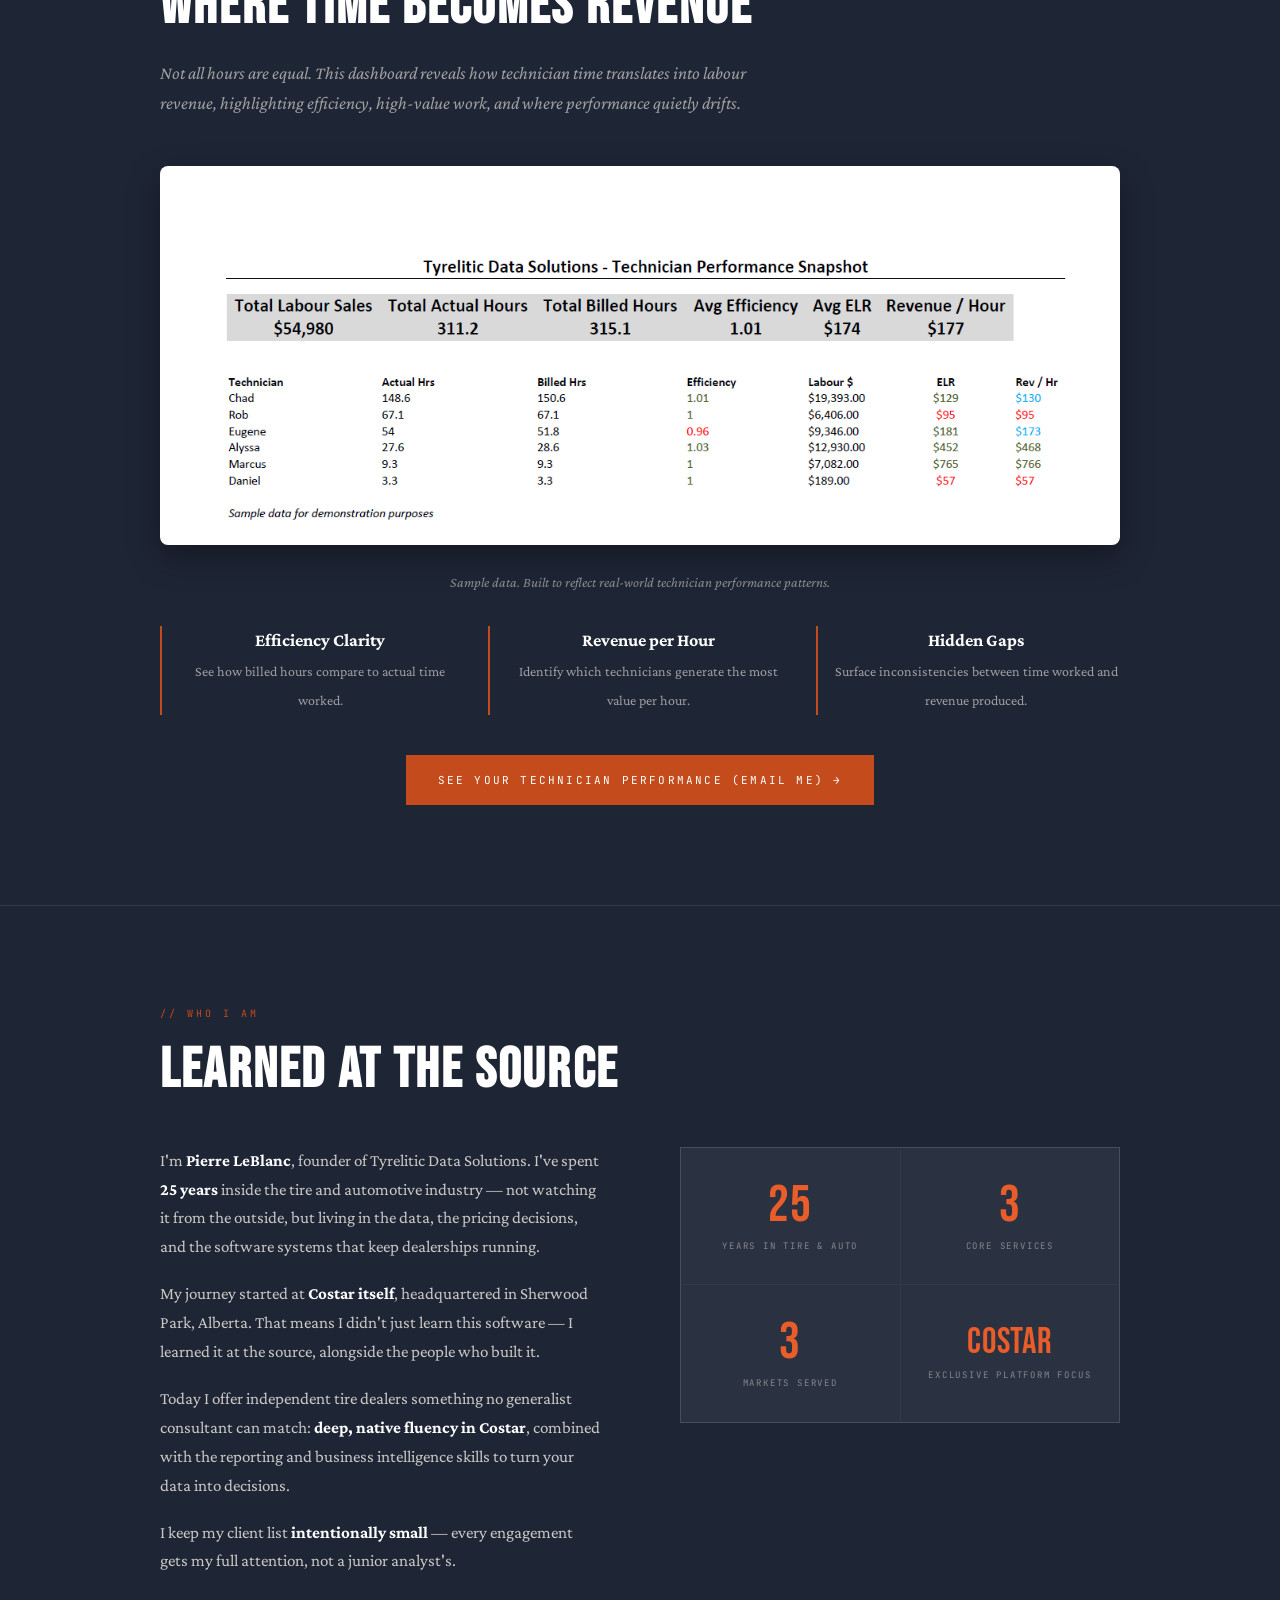
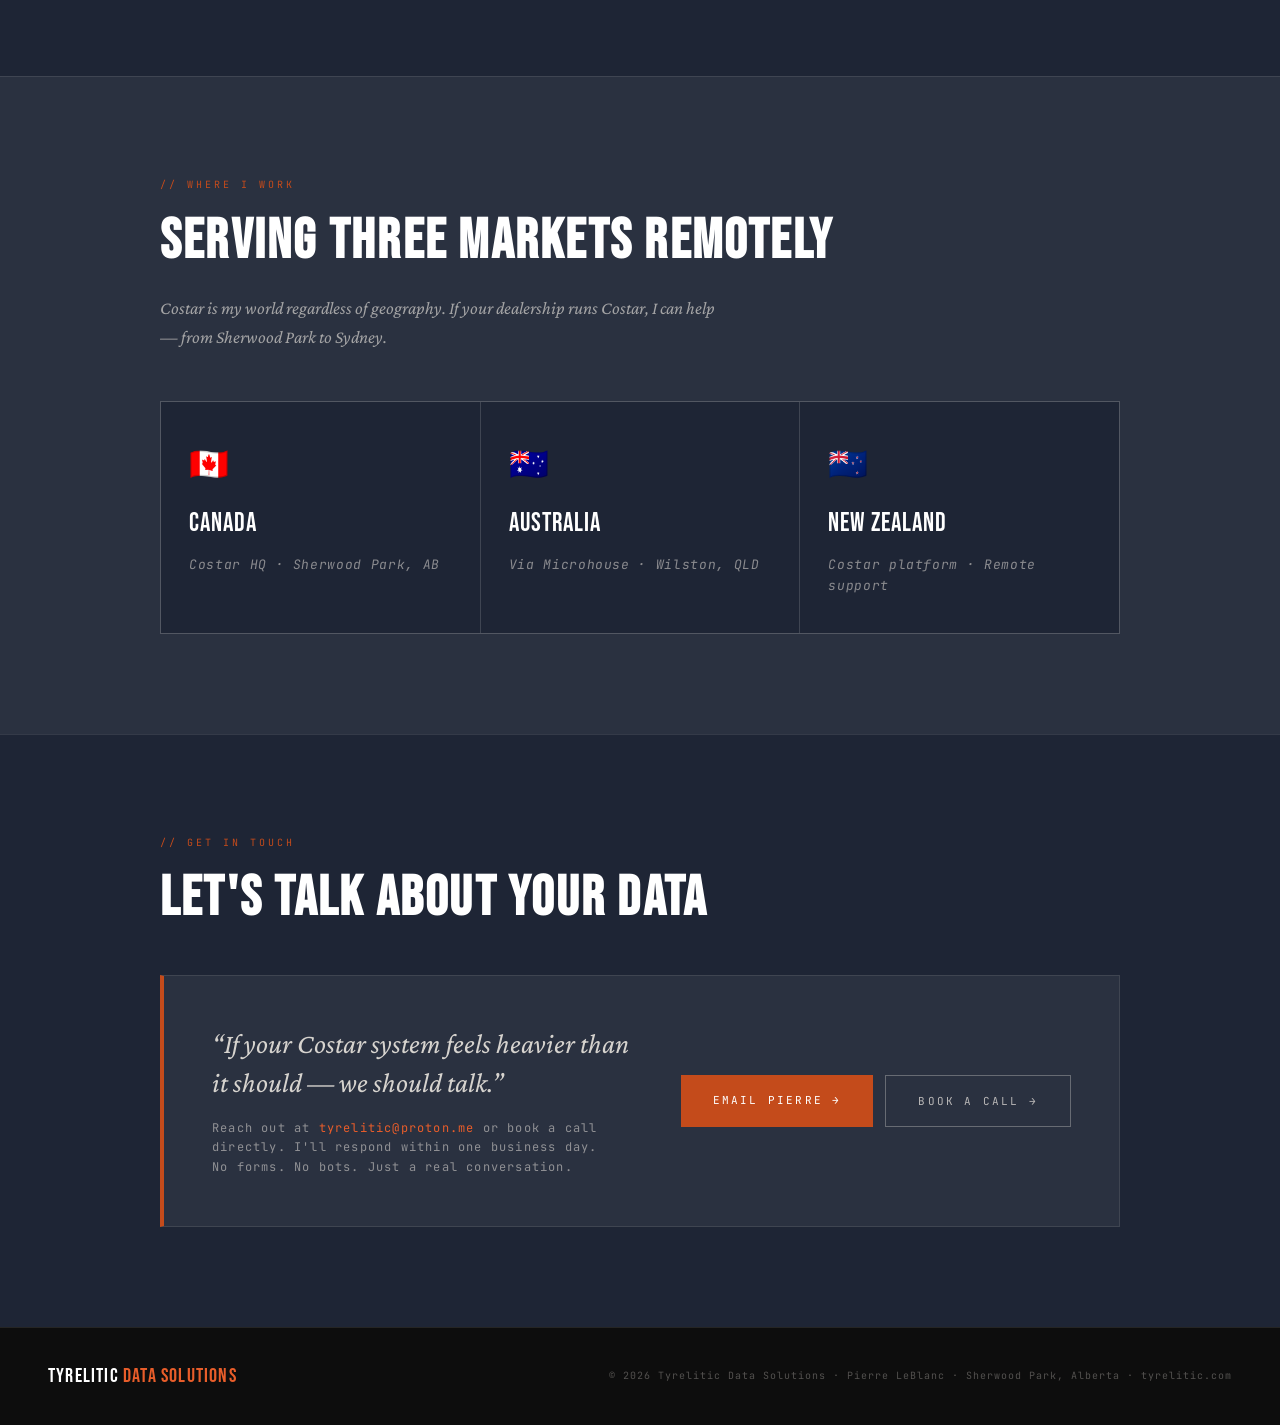
==== commit a974c9fe: "Update index.html" ====
--- a/index.html
+++ b/index.html
@@ -6,8 +6,8 @@
 
 <!-- Primary SEO -->
 <title>Tyrelitic Data Solutions | Costar Tire Dealer Consultant — Canada, Australia, New Zealand</title>
-<meta name="description" content="Expert Costar software consulting for independent tire dealers. Pricing updates, data cleanup, Excel dashboards, and Power BI reporting. Serving dealers across Canada, Australia (via Microhouse), and New Zealand. Remote. Flexible. 25 years of tire industry experience.">
-<meta name="keywords" content="Costar software consultant, Costar tire dealer support, Costar pricing update, tire pricing matrix, Costar data cleanup, Microhouse tire software, independent tire dealer consultant, tire dealer Excel reporting, Power BI tire dealer, Costar workflow consulting, tire dealer data solutions, Costar Canada, Costar Australia, Costar New Zealand, Microhouse Queensland, tire shop software support, automotive dealer data consulting">
+<meta name="description" content="Expert Costar software consulting for independent tire dealers. Pricing updates, data cleanup, Excel dashboards. Serving dealers across Canada, Australia (via Microhouse), and New Zealand. Remote. Flexible. 25 years of tire industry experience.">
+<meta name="keywords" content="Costar software consultant, Costar tire dealer support, Costar pricing update, tire pricing matrix, Costar data cleanup, Microhouse tire software, independent tire dealer consultant, tire dealer Excel reporting, tire dealer, Costar workflow consulting, tire dealer data solutions, Costar Canada, Costar Australia, Costar New Zealand, Microhouse Queensland, tire shop software support, automotive dealer data consulting">
 <meta name="author" content="Pierre LeBlanc — Tyrelitic Data Solutions">
 <meta name="robots" content="index, follow">
 <link rel="canonical" href="https://tyrelitic.com">
@@ -22,7 +22,7 @@
 <meta property="og:type" content="website">
 <meta property="og:url" content="https://tyrelitic.com">
 <meta property="og:title" content="Tyrelitic Data Solutions | Costar Tire Dealer Consultant">
-<meta property="og:description" content="Expert Costar software consulting for independent tire dealers across Canada, Australia, and New Zealand. Pricing updates, data cleanup, Excel dashboards, and Power BI reporting.">
+<meta property="og:description" content="Expert Costar software consulting for independent tire dealers across Canada, Australia, and New Zealand. Pricing updates, data cleanup, Excel dashboards.">
 <meta property="og:image" content="https://tyrelitic.com/tyrelitic-logo-dark.svg">
 <meta property="og:locale" content="en_CA">
 <meta property="og:locale:alternate" content="fr_CA">
@@ -38,7 +38,7 @@
   "@context": "https://schema.org",
   "@type": "ProfessionalService",
   "name": "Tyrelitic Data Solutions",
-  "description": "Expert Costar software consulting for independent tire dealers. Pricing updates, data cleanup, Excel dashboards, and Power BI reporting.",
+  "description": "Expert Costar software consulting for independent tire dealers. Pricing updates, data cleanup, Excel dashboards.",
   "url": "https://tyrelitic.com",
   "email": "tyrelitic@proton.me",
   "founder": {
@@ -57,9 +57,9 @@
     "Tire Dealer Data Cleanup",
     "Pricing Matrix Updates",
     "Excel Sales Dashboards",
-    "Power BI Reporting"
+
   ],
-  "knowsAbout": ["Costar Software", "Microhouse", "Tire Pricing", "Automotive Data", "Power BI", "Microsoft Excel"]
+  "knowsAbout": ["Costar Software", "Microhouse", "Tire Pricing", "Automotive Data", "Microsoft Excel"]
 }
 </script>
 <link href="https://fonts.googleapis.com/css2?family=Bebas+Neue&family=Crimson+Pro:ital,wght@0,300;0,400;0,600;1,300;1,400;1,600&family=JetBrains+Mono:wght@300;400;500&display=swap" rel="stylesheet">
@@ -90,7 +90,7 @@
     <div class="hero-left">
       <div class="hero-eyebrow">// Costar &middot; Tire &amp; Automotive &middot; Data Consulting</div>
       <h1 class="hero-title">Your Costar<br>Data.<br><span class="accent">Finally Working.</span></h1>
-      <p class="hero-subtitle">Specialist consulting for independent tire dealers &mdash; pricing updates, data cleanup, Excel dashboards, and Power BI intelligence built around the Costar software you already run.</p>
+      <p class="hero-subtitle">Specialist consulting for independent tire dealers &mdash; pricing updates, data cleanup, and Excel dashboards built around the Costar software you already run.</p>
       <div class="hero-meta">
         <div class="hero-meta-item">Experience<strong>25 Years</strong></div>
         <div class="hero-meta-item">Platform<strong>Costar Software</strong></div>
@@ -155,8 +155,7 @@
       <!--
 <div class="service-card" style="background: linear-gradient(135deg, var(--steel-mid) 0%, rgba(196,75,27,0.12) 100%);">
   <div class="service-icon">04 &middot; Intelligence</div>
-  <div class="service-name">Power BI Live Dashboards</div>
-  <div class="service-desc">Real-time intelligence, connected directly to your Costar database.</div>
+    <div class="service-desc">Real-time intelligence, connected directly to your Costar database.</div>
   <ul class="service-list">
     <li>Live Costar database connection</li>
     <li>Sales, inventory &amp; pricing dashboards</li>
